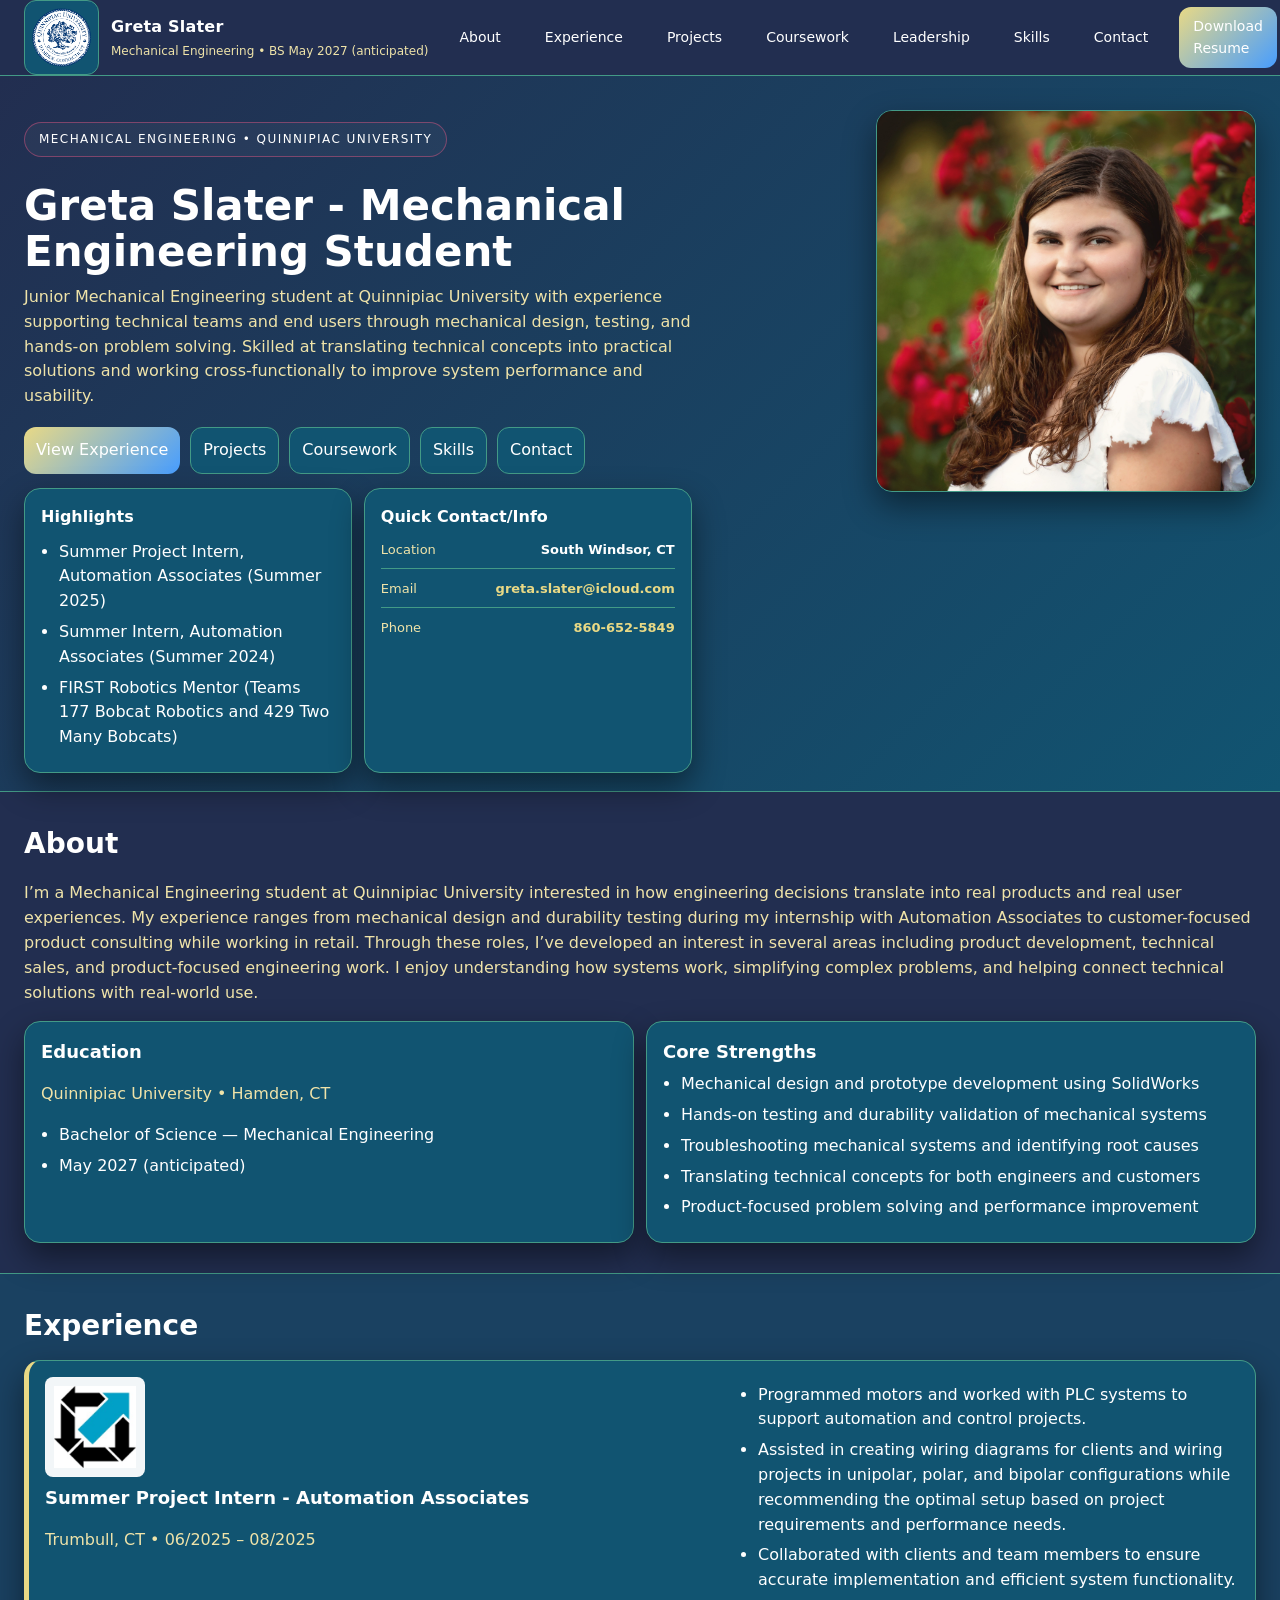
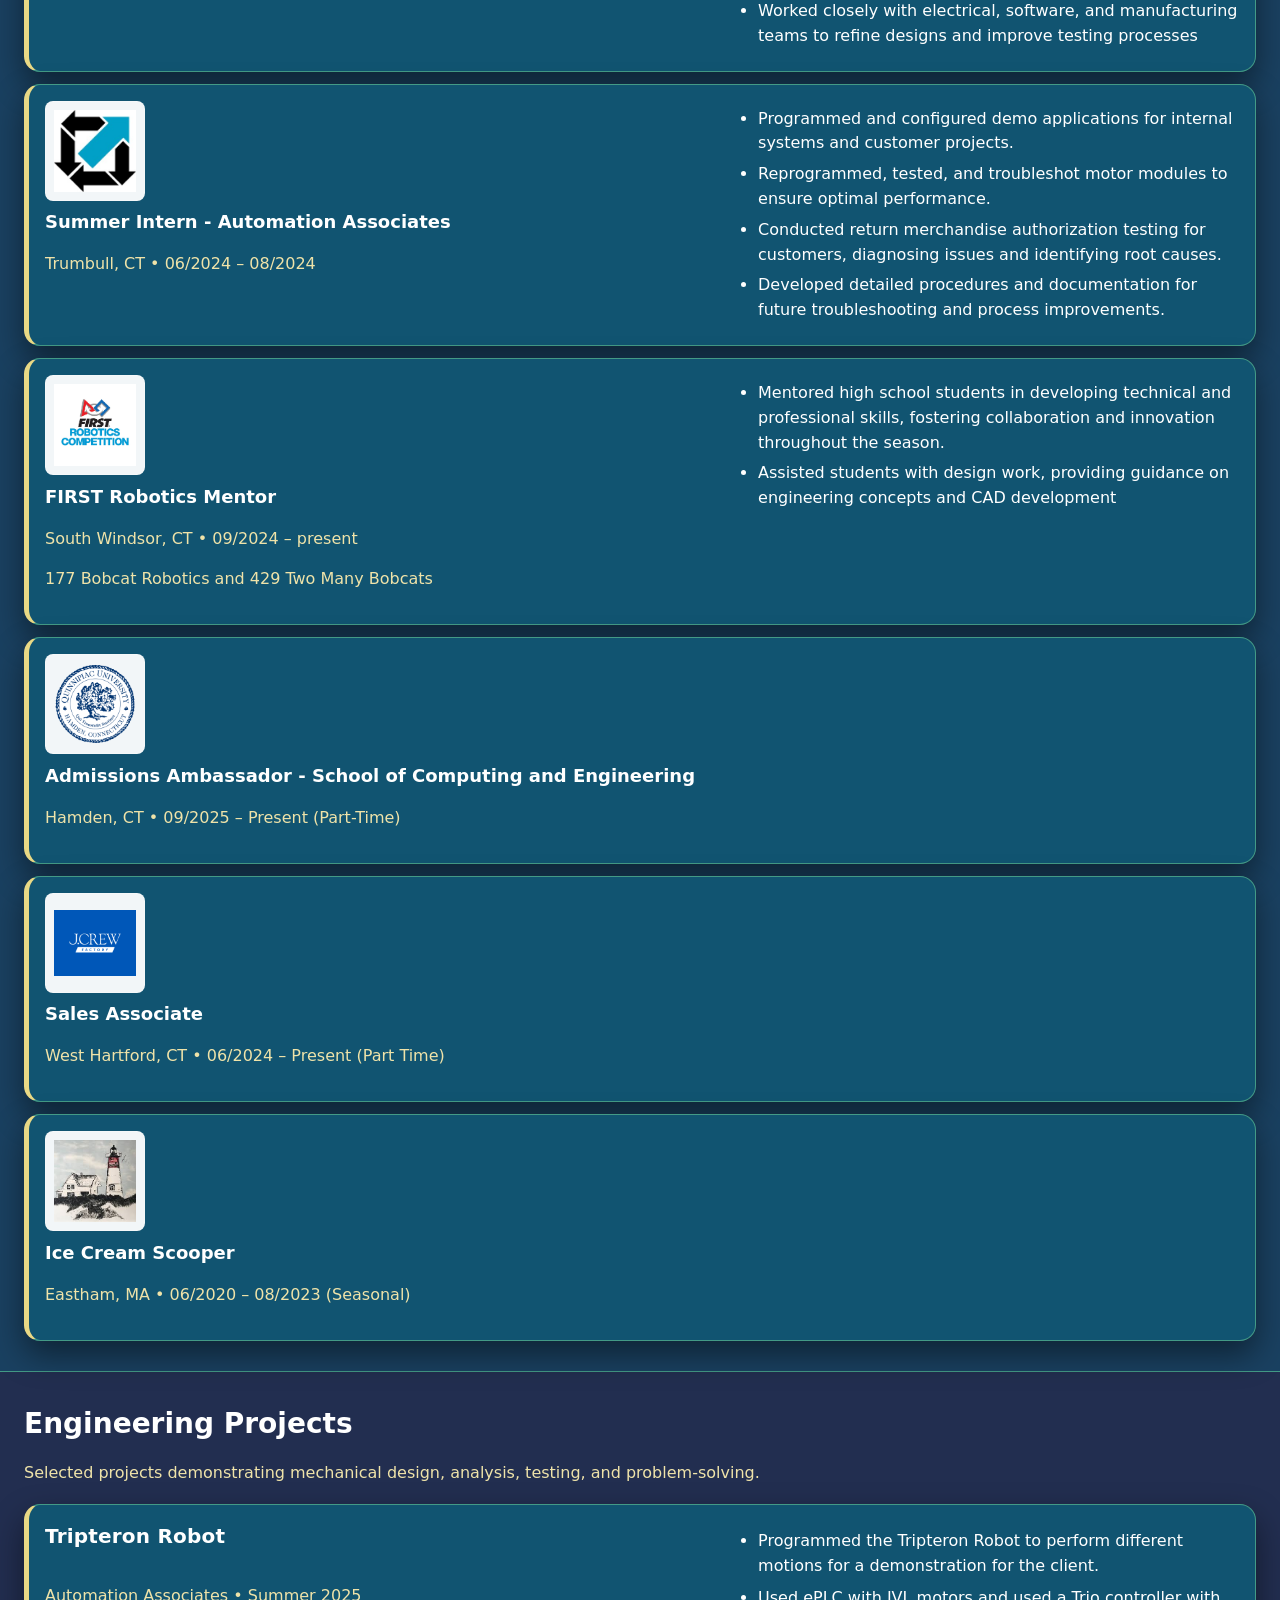
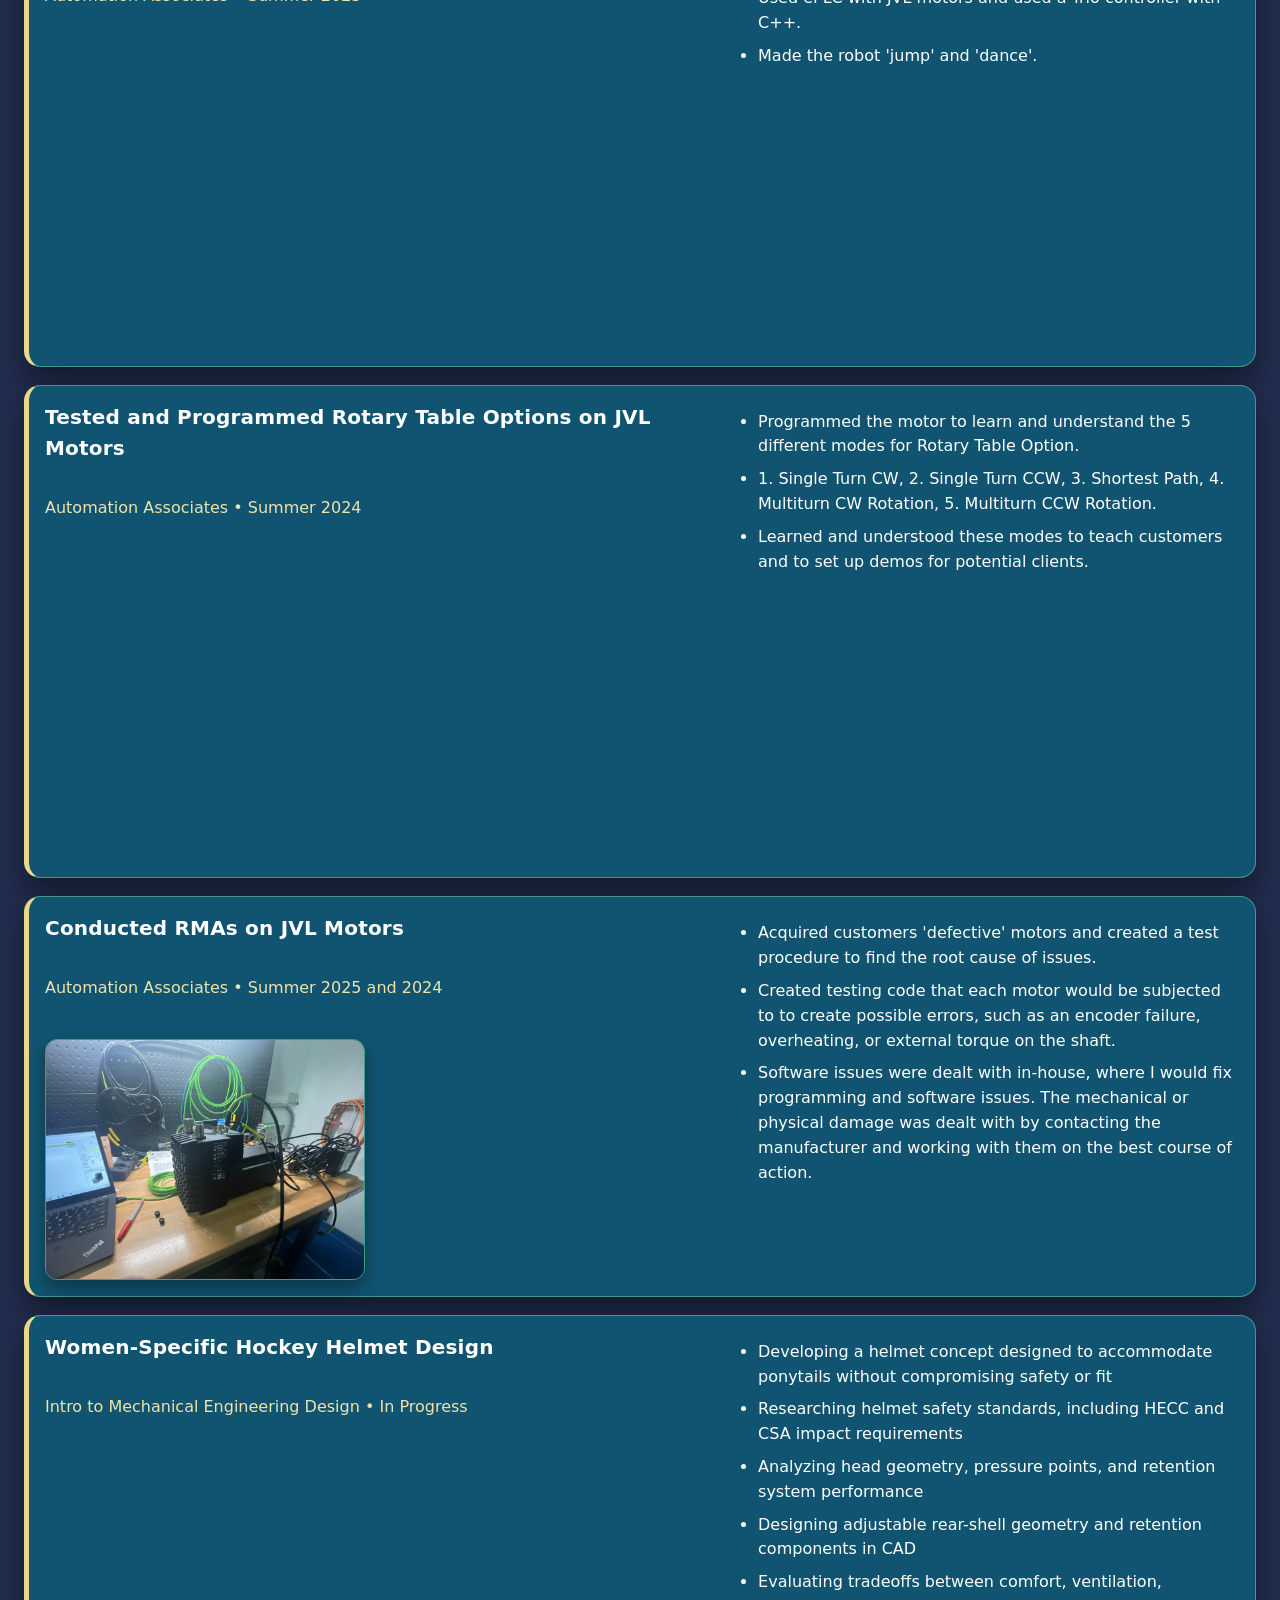
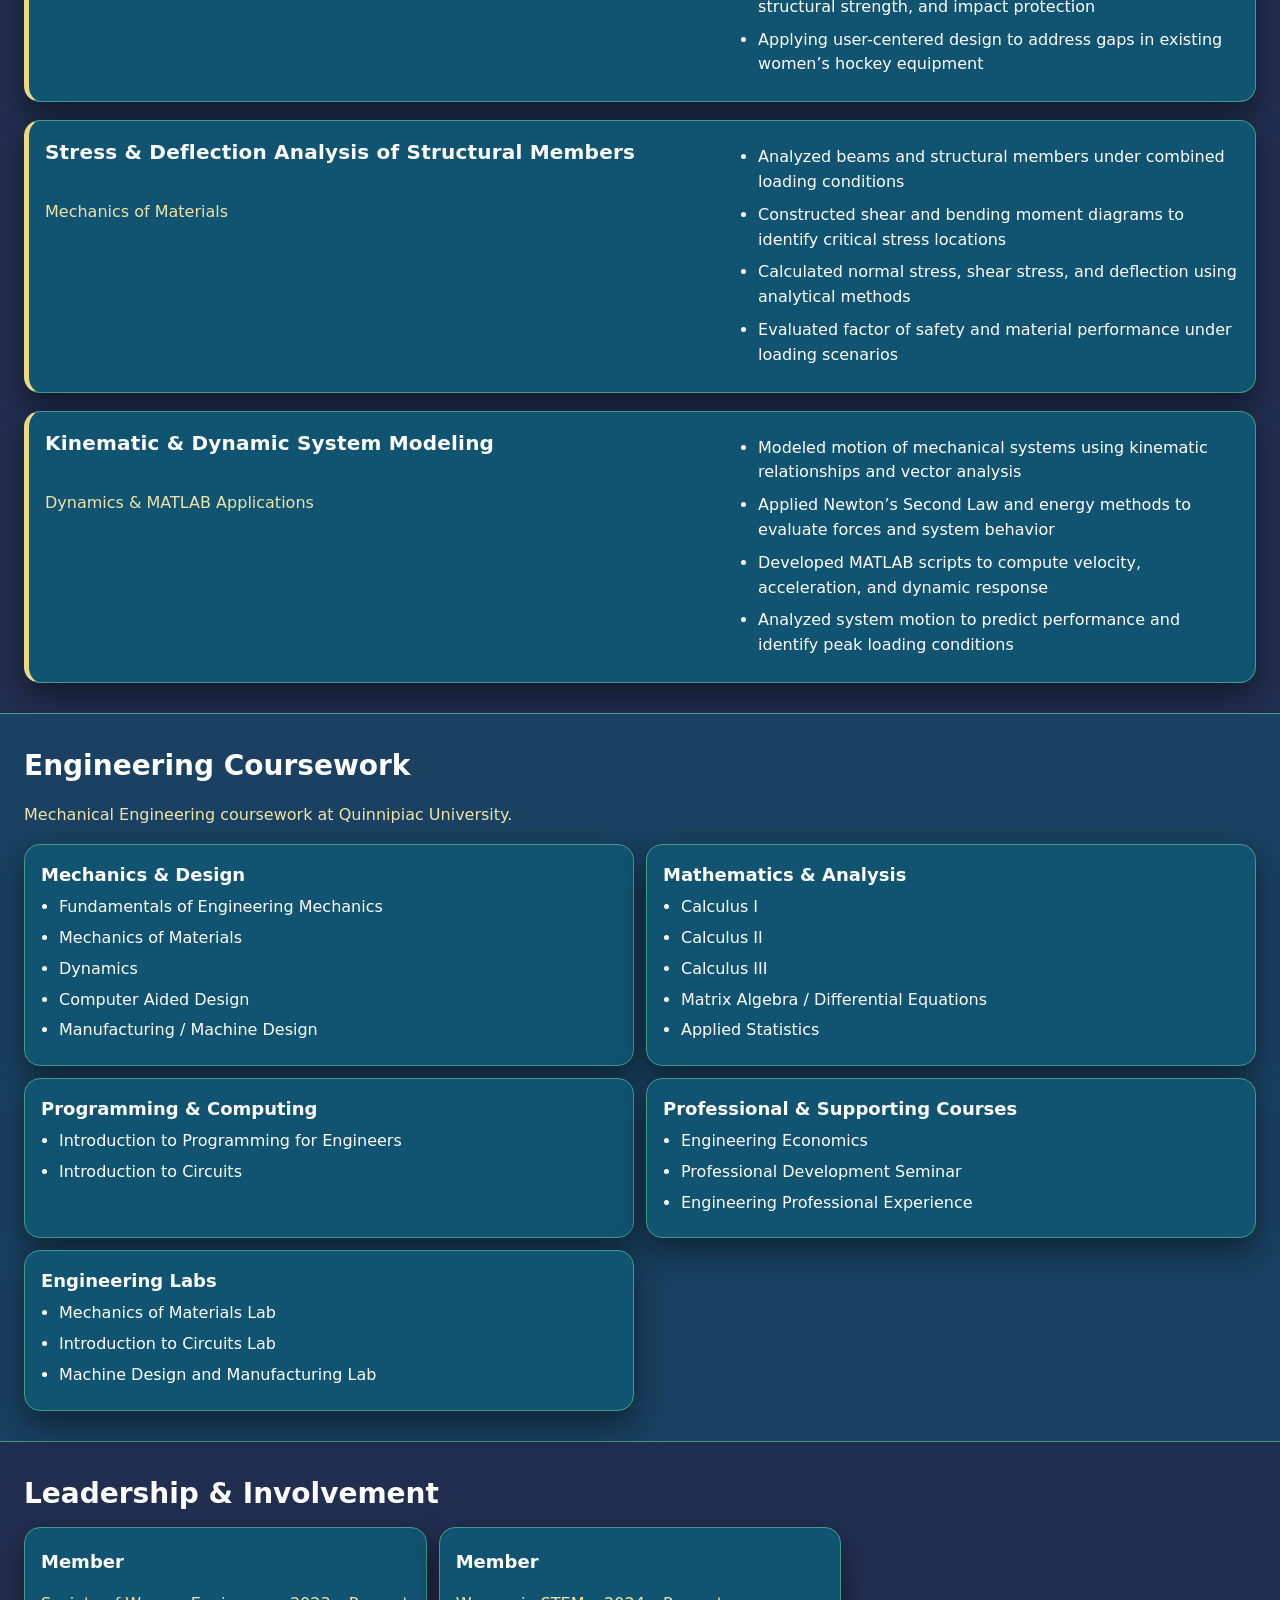
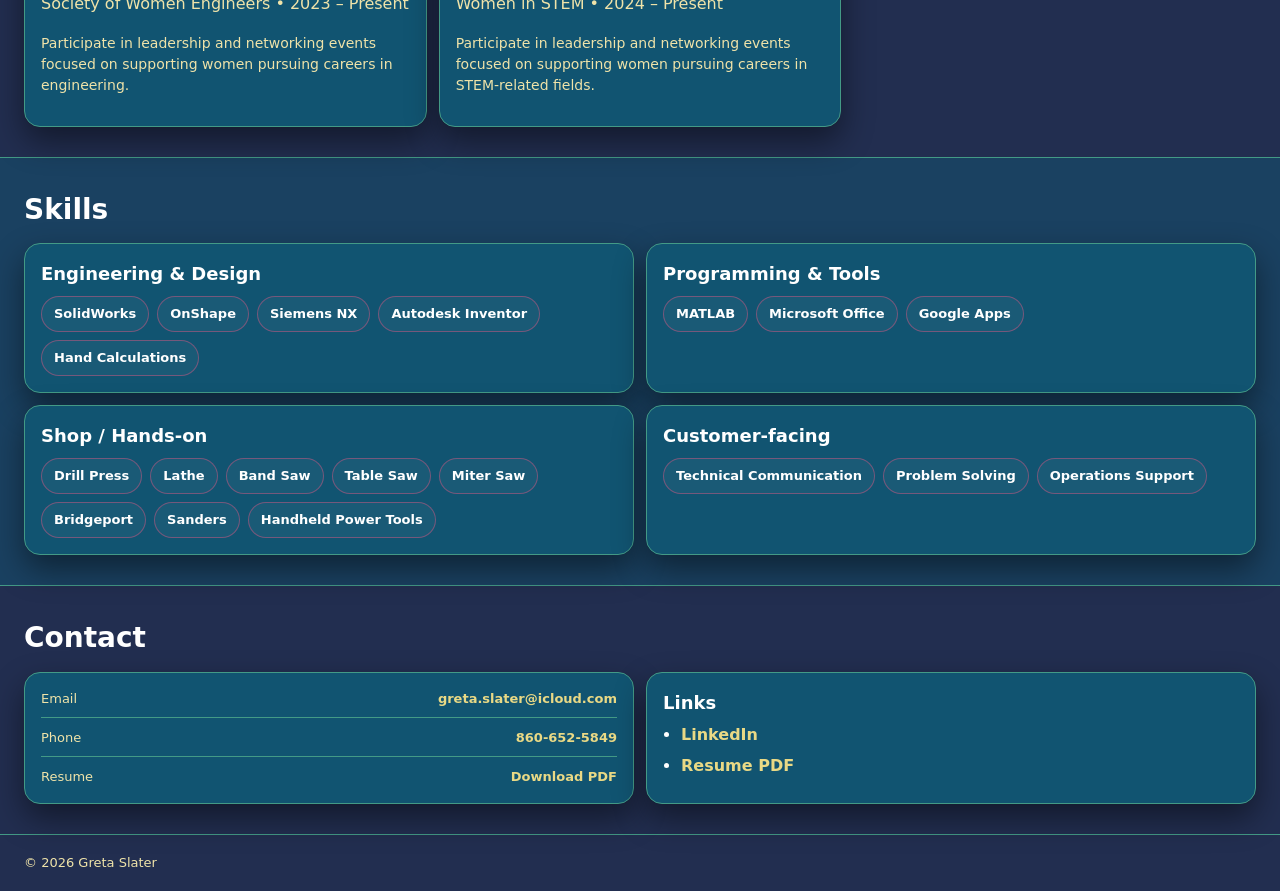
==== index.html @ f3e666a9 "Update index.html" ====
<!-- index.html --> 

<!doctype html> 

<html lang="en" id="top"> 

<head> 

  <meta charset="utf-8" /> 

  <meta name="viewport" content="width=device-width, initial-scale=1" /> 

  <title>Greta Slater | Mechanical Engineering</title> 

  <meta name="description" content="Greta Slater — Mechanical Engineering student portfolio." /> 

  <link rel="stylesheet" href="styles.css" /> 

</head> 

 

<body> 

  <header class="topbar"> 

    <div class="container topbar-inner"> 

      <a class="brand" href="#top" aria-label="Go to top"> 

        <img class="brand-logo" src="assets/Quinnipiac_University_Seal.png" alt="Quinnipiac University seal" /> 

        <div class="brand-text"> 

          <div class="brand-name">Greta Slater</div> 

          <div class="brand-subtitle">Mechanical Engineering • BS May 2027 (anticipated)</div> 

        </div> 

      </a> 

 

      <nav class="nav" aria-label="Primary navigation"> 

        <a href="#about">About</a> 

        <a href="#experience">Experience</a> 

        <a href="#projects">Projects</a> 

        <a href="#coursework">Coursework</a> 

        <a href="#leadership">Leadership</a> 

        <a href="#skills">Skills</a> 

        <a href="#contact">Contact</a> 

      </nav> 

 

      <a class="btn btn-primary" href="assets/Greta Slater Resume.pdf" target="_blank" rel="noreferrer">Download Resume</a> 

    </div> 

  </header> 

 

  <main> 

    <section class="hero"> 

      <div class="container hero-grid"> 

        <div class="hero-left"> 

          <p class="kicker">Mechanical Engineering • Quinnipiac University</p> 

          <h1>Greta Slater - Mechanical Engineering Student</h1> 

          <p class="lead"> 

            Junior Mechanical Engineering student at Quinnipiac University with experience supporting technical teams and end users through mechanical design, testing, and hands-on problem solving. Skilled at translating technical concepts into practical solutions and working cross-functionally to improve system performance and usability. 

             

          </p> 

 

          <div class="hero-actions"> 

            <a class="btn btn-primary" href="#experience">View Experience</a> 

            <a class="btn btn-ghost" href="#projects">Projects</a> 

            <a class="btn btn-ghost" href="#coursework">Coursework</a> 

            <a class="btn btn-ghost" href="#skills">Skills</a> 

            <a class="btn btn-ghost" href="#contact">Contact</a> 

          </div> 

 

          <div class="hero-cards"> 

            <div class="card"> 

              <h2 class="card-title">Highlights</h2> 

              <ul class="list"> 

                <li>Summer Project Intern, Automation Associates (Summer 2025)</li>

                <li>Summer Intern, Automation Associates (Summer 2024)</li> 

                <li>FIRST Robotics Mentor (Teams 177 Bobcat Robotics and 429 Two Many Bobcats)</li>
                
              </ul> 

            </div> 

 

            <div class="card"> 

              <h2 class="card-title">Quick Contact/Info</h2> 

              <div class="facts"> 

                <div class="fact"><span>Location</span><strong>South Windsor, CT</strong></div> 

                <div class="fact"><span>Email</span><strong><a class="link" href="mailto:greta.slater@icloud.com">greta.slater@icloud.com</a></strong></div> 

                <div class="fact"><span>Phone</span><strong><a class="link" href="tel:+18606525849">860-652-5849</a></strong></div> 

              </div> 

            </div> 

          </div> 

        </div> 

 

        <div class="hero-right"> 

          <figure class="photo"> 

            <img src="assets/headshot.JPG"> 

             

          </figure> 

        </div> 

      </div> 

    </section> 

 

    <section id="about" class="section"> 

      <div class="container"> 

        <h2>About</h2> 

        <p class="muted"> 

         I’m a Mechanical Engineering student at Quinnipiac University interested in how engineering decisions translate into real products and real user experiences. 

My experience ranges from mechanical design and durability testing during my internship with Automation Associates to customer-focused product consulting while working in retail. Through these roles, I’ve developed an interest in several areas including product development, technical sales, and product-focused engineering work. 

I enjoy understanding how systems work, simplifying complex problems, and helping connect technical solutions with real-world use. 

        </p> 

 

        <div class="two-col"> 

          <div class="panel"> 

            <h3>Education</h3> 

            <p class="muted">Quinnipiac University • Hamden, CT</p> 

            <ul class="list"> 

              <li>Bachelor of Science — Mechanical Engineering</li> 

              <li>May 2027 (anticipated)</li> 

            </ul> 

          </div> 

 

          <div class="panel"> 

            <h3>Core Strengths</h3> 

            <ul class="list"> 

              <li>Mechanical design and prototype development using SolidWorks</li> 

              <li>Hands-on testing and durability validation of mechanical systems</li> 

              <li>Troubleshooting mechanical systems and identifying root causes</li> 

              <li>Translating technical concepts for both engineers and customers</li> 

              <li>Product-focused problem solving and performance improvement</li> 

            </ul> 

          </div> 

        </div> 

      </div> 

    </section> 

 

     

    <section id="experience" class="section alt"> 

      <div class="container"> 

        <h2>Experience</h2> 

 

        <div class="item"> 

          <div class="item-left"> 

            <img src="assets/Automation Associates logo.jpg" alt="Automation Associates" class="exp-logo"> 

            <h3>Summer Project Intern - Automation Associates</h3> 

            <p class="muted">Trumbull, CT • 06/2025 – 08/2025</p> 

             

          </div> 

          <div class="item-right"> 

            <ul class="list"> 

              <li>Programmed motors and worked with PLC systems to support automation and control projects. </li>
                
              <li>Assisted in creating wiring diagrams for clients and wiring projects in unipolar, polar, and bipolar configurations while recommending the optimal setup based on project requirements and performance needs.</li> 
              
              <li>Collaborated with clients and team members to ensure accurate implementation and efficient system functionality.</li> 
              
              <li>Worked closely with electrical, software, and manufacturing teams to refine designs and improve testing processes</li> 

            </ul> 

          </div> 

        </div> 

 

        <div class="item"> 

          <div class="item-left"> 

           <img src="assets/Automation Associates logo.jpg" alt="Automation Associates" class="exp-logo"> 

            <h3>Summer Intern - Automation Associates</h3> 

            <p class="muted">Trumbull, CT • 06/2024 – 08/2024</p>
             

          </div> 

          <div class="item-right"> 

            <ul class="list"> 

              <li>Programmed and configured demo applications for internal systems and customer projects. </li> 

              <li>Reprogrammed, tested, and troubleshot motor modules to ensure optimal performance. </li> 

              <li>Conducted return merchandise authorization testing for customers, diagnosing issues and identifying root causes. </li>

              <li>Developed detailed procedures and documentation for future troubleshooting and process improvements. </li>

            </ul> 

          </div> 

        </div> 

 

           <div class="item"> 

          <div class="item-left"> 

            <img src="assets/FIRST logo.jpg" alt="FIRST Robotics" class="exp-logo"> 

            <h3>FIRST Robotics Mentor</h3> 

            <p class="muted">South Windsor, CT • 09/2024 – present</p>
            <p class="muted">177 Bobcat Robotics and 429 Two Many Bobcats</p>

             

          </div> 

          <div class="item-right"> 

            <ul class="list"> 

              <li>Mentored high school students in developing technical and professional skills, fostering collaboration and innovation throughout the season.</li> 

              <li>Assisted students with design work, providing guidance on engineering concepts and CAD development</li> 

            </ul> 

          </div> 

        </div> 

 

        <div class="item"> 

          <div class="item-left"> 

            <img src="assets/Quinnipiac_University_Seal.png" alt="Quinnipiac University" class="exp-logo"> 

            <h3>Admissions Ambassador - School of Computing and Engineering</h3> 

            <p class="muted">Hamden, CT • 09/2025 – Present (Part-Time)</p> 

            </ul> 

          </div> 

        </div> 

 

 

        <div class="item"> 

          <div class="item-left"> 

            <img src="assets/Jcrew.jpg" alt="J. Crew Factory" class="exp-logo"> 

            <h3>Sales Associate</h3> 

            <p class="muted">West Hartford, CT • 06/2024 – Present (Part Time)</p> 

            
            </ul> 

          </div> 

        </div> 

 

        <div class="item"> 

          <div class="item-left"> 

            <img src="assets/Nauset.jpg" alt="Nauset Ice Cream" class="exp-logo"> 

            <h3>Ice Cream Scooper</h3> 

            <p class="muted">Eastham, MA • 06/2020 – 08/2023 (Seasonal)</p> 

            
            </ul> 

          </div> 

        </div> 

      </div> 

    </section> 

 

<section id="projects" class="section"> 

  <div class="container"> 

    <h2>Engineering Projects</h2> 

    <p class="muted"> 

      Selected projects demonstrating mechanical design, analysis, testing, and problem-solving. 

    </p> 

 

        <!-- Project 1 --> 

  <div class="item"> 

  <div class="item-left"> 

    <h3>Tripteron Robot</h3> 

    <p class="muted">Automation Associates • Summer 2025</p> 

 

    <iframe width="560" height="315" src="https://www.youtube.com/embed/cV06Nyq9hE0?si=oHkl5YQdkw10J-Im" title="YouTube video player" frameborder="0" allow="accelerometer; autoplay; clipboard-write; encrypted-media; gyroscope; picture-in-picture; web-share" referrerpolicy="strict-origin-when-cross-origin" allowfullscreen></iframe> 

  </div> 

 

  <div class="item-right"> 

    <ul class="list"> 

  <li> Programmed the Tripteron Robot to perform different motions for a demonstration for the client.</li>
  <li>Used ePLC with JVL motors and used a Trio controller with C++. </li>
      <li>Made the robot 'jump' and 'dance'.</li>
      

    </ul> 

  </div> 

</div> 

   <div class="item"> 

  <div class="item-left"> 

    <h3>Tested and Programmed Rotary Table Options on JVL Motors</h3> 

    <p class="muted">Automation Associates • Summer 2024</p> 

 

    <iframe width="560" height="315" src="https://www.youtube.com/embed/W-YAihqtKQU?si=pWkuMrgzgrjtUC5J" title="YouTube video player" frameborder="0" allow="accelerometer; autoplay; clipboard-write; encrypted-media; gyroscope; picture-in-picture; web-share" referrerpolicy="strict-origin-when-cross-origin" allowfullscreen></iframe> 

  </div> 

 

  <div class="item-right"> 

    <ul class="list"> 

  <li> Programmed the motor to learn and understand the 5 different modes for Rotary Table Option.</li>
  <li>1. Single Turn CW, 2. Single Turn CCW, 3. Shortest Path, 4. Multiturn CW Rotation, 5. Multiturn CCW Rotation.</li>
      <li>Learned and understood these modes to teach customers and to set up demos for potential clients.</li>
      

    </ul> 

  </div> 

</div> 

       <div class="item"> 

  <div class="item-left"> 

    <h3>Conducted RMAs on JVL Motors</h3> 

    <p class="muted">Automation Associates • Summer 2025 and 2024</p> 

 

<img src="assets/IMG_5518.jpg" class="project-img" alt="RMA"> 

  </div> 

 

  <div class="item-right"> 

    <ul class="list"> 
  <li> Acquired customers 'defective' motors and created a test procedure to find the root cause of issues.</li>
  <li>Created testing code that each motor would be subjected to to create possible errors, such as an encoder failure, overheating, or external torque on the shaft.</li>
  <li>Software issues were dealt with in-house, where I would fix programming and software issues. The mechanical or physical damage was dealt with by contacting the manufacturer and working with them on the best course of action.</li>
      

    </ul> 

  </div> 

</div> 

    <!--Current Project--> 

<div class="item"> 

  <div class="item-left"> 

    <h3>Women-Specific Hockey Helmet Design</h3> 

    <p class="muted">Intro to Mechanical Engineering Design • In Progress</p> 

  </div> 

 

  <div class="item-right"> 

    <ul class="list"> 

      <li>Developing a helmet concept designed to accommodate ponytails without compromising safety or fit</li> 

      <li>Researching helmet safety standards, including HECC and CSA impact requirements</li> 

      <li>Analyzing head geometry, pressure points, and retention system performance </li> 

      <li>Designing adjustable rear-shell geometry and retention components in CAD</li> 

      <li>Evaluating tradeoffs between comfort, ventilation, structural strength, and impact protection</li> 

      <li>Applying user-centered design to address gaps in existing women’s hockey equipment</li> 

    </ul> 

  </div> 

</div> 

     

 

    <!-- Project 2 --> 

   <div class="item"> 

  <div class="item-left"> 

    <h3>Stress & Deflection Analysis of Structural Members</h3> 

    <p class="muted">Mechanics of Materials</p> 

  </div> 

  <div class="item-right"> 

    <ul class="list"> 

      <li>Analyzed beams and structural members under combined loading conditions</li> 

      <li>Constructed shear and bending moment diagrams to identify critical stress locations</li> 

      <li>Calculated normal stress, shear stress, and deflection using analytical methods</li> 

      <li>Evaluated factor of safety and material performance under loading scenarios</li> 

    </ul> 

  </div> 

</div> 

 

    <!-- Project 3 --> 

    <div class="item"> 

  <div class="item-left"> 

    <h3>Kinematic & Dynamic System Modeling</h3> 

    <p class="muted">Dynamics & MATLAB Applications</p> 

  </div> 

  <div class="item-right"> 

    <ul class="list"> 

      <li>Modeled motion of mechanical systems using kinematic relationships and vector analysis</li> 

      <li>Applied Newton’s Second Law and energy methods to evaluate forces and system behavior</li> 

      <li>Developed MATLAB scripts to compute velocity, acceleration, and dynamic response</li> 

      <li>Analyzed system motion to predict performance and identify peak loading conditions</li> 

    </ul> 

  </div> 

</div> 

 

     

 

  </div> 

</section> 

 

     

<section id="coursework" class="section alt"> 

  <div class="container"> 

    <h2>Engineering Coursework</h2> 

    <p class="muted"> 

      Mechanical Engineering coursework at Quinnipiac University. 

    </p> 

 

    <div class="coursework-grid"> 

 

      <!-- Mechanics & Design --> 

      <div class="panel"> 

        <h3>Mechanics & Design</h3> 

        <ul class="list"> 

          <li>Fundamentals of Engineering Mechanics</li> 

          <li>Mechanics of Materials</li> 

          <li>Dynamics</li> 

          <li>Computer Aided Design</li> 

          <li>Manufacturing / Machine Design</li> 

        </ul> 

      </div> 

 

      <!-- Math & Analysis --> 

      <div class="panel"> 

        <h3>Mathematics & Analysis</h3> 

        <ul class="list"> 

          <li>Calculus I</li> 

          <li>Calculus II</li> 

          <li>Calculus III</li> 

          <li>Matrix Algebra / Differential Equations</li> 

          <li>Applied Statistics</li> 

        </ul> 

      </div> 

 

      <!-- Programming --> 

      <div class="panel"> 

        <h3>Programming & Computing</h3> 

        <ul class="list"> 

          <li>Introduction to Programming for Engineers</li> 

          <li>Introduction to Circuits</li> 

        </ul> 

      </div> 

 

      <!-- Professional / Supporting --> 

      <div class="panel"> 

        <h3>Professional & Supporting Courses</h3> 

        <ul class="list"> 

          <li>Engineering Economics</li> 

          <li>Professional Development Seminar</li> 

          <li>Engineering Professional Experience</li> 

        </ul> 

      </div> 

 

      <!-- LABS SECTION (separate as requested) --> 

      <div class="panel"> 

        <h3>Engineering Labs</h3> 

        <ul class="list"> 

          <li>Mechanics of Materials Lab</li> 

          <li>Introduction to Circuits Lab</li> 
          
          <li>Machine Design and Manufacturing Lab</li> 

        </ul> 

      </div> 

 

    </div> 

  </div> 

</section> 

     

<section id="leadership" class="section"> 

  <div class="container"> 

    <h2>Leadership & Involvement</h2> 

 

    <div class="three-col"> 
 

      <div class="panel leadership-card"> 

        <h3>Member</h3> 

        <p class="muted">Society of Women Engineers • 2023 – Present</p> 

        <p class="leadership-text"> 

          Participate in leadership and networking events focused on supporting 

          women pursuing careers in engineering. 

        </p> 

      </div> 

  <div class="panel leadership-card"> 

        <h3>Member</h3> 

        <p class="muted">Women in STEM • 2024 – Present</p> 

        <p class="leadership-text"> 

          Participate in leadership and networking events focused on supporting 

          women pursuing careers in STEM-related fields. 

        </p> 

      </div>

    </div> 

  </div> 

</section> 

 

    </div> 

  </div> 

</section> 

 

    <section id="skills" class="section alt"> 

      <div class="container"> 

        <h2>Skills</h2> 

 

        <div class="two-col"> 

          <div class="panel"> 

            <h3>Engineering &amp; Design</h3> 

            <div class="chips"> 

              <span class="chip">SolidWorks</span> 

              <span class="chip">OnShape</span> 
              <span class="chip">Siemens NX</span> 
              <span class="chip">Autodesk Inventor</span> 
               
              <span class="chip">Hand Calculations</span> 

            </div> 

          </div> 

 

          <div class="panel"> 

            <h3>Programming &amp; Tools</h3> 

            <div class="chips"> 

              <span class="chip">MATLAB</span> 

              <span class="chip">Microsoft Office</span> 

              <span class="chip">Google Apps</span> 

            </div> 

          </div> 

 

          <div class="panel"> 

            <h3>Shop / Hands-on</h3> 

            <div class="chips"> 

              <span class="chip">Drill Press</span> 

              <span class="chip">Lathe</span> 

              <span class="chip">Band Saw</span> 

              <span class="chip">Table Saw</span> 

              <span class="chip">Miter Saw</span> 

              <span class="chip">Bridgeport</span> 

              <span class="chip">Sanders</span> 

              <span class="chip">Handheld Power Tools</span> 

            </div> 

          </div> 

 

          <div class="panel"> 

            <h3>Customer-facing</h3> 

            <div class="chips"> 

              <span class="chip">Technical Communication</span> 

              <span class="chip">Problem Solving</span> 

              <span class="chip">Operations Support</span> 

            </div> 

          </div> 

        </div> 

      </div> 

    </section> 

 

    <section id="contact" class="section"> 

      <div class="container"> 

        <h2>Contact</h2> 

 

        <div class="two-col"> 

          <div class="panel"> 

            <div class="facts"> 

              <div class="fact"><span>Email</span><strong><a class="link" href="mailto:greta.slater@icloud.com">greta.slater@icloud.com</a></strong></div> 

              <div class="fact"><span>Phone</span><strong><a class="link" href="tel:+18606525849">860-652-5849</a></strong></div> 

              <div class="fact"><span>Resume</span><strong><a class="link" href="assets/Greta Slater Resume.pdf" target="_blank" rel="noreferrer">Download PDF</a></strong></div> 

            </div> 

          </div> 

 

          <div class="panel"> 

            <h3>Links</h3> 

            <ul class="list"> 

             <li> 

  <a class="link" href="https://www.linkedin.com/in/greta-slater/" target="_blank" rel="noreferrer"> 

    LinkedIn 

  </a> 

</li> 

              <li><a class="link" href="assets/resume.pdf" target="_blank" rel="noreferrer">Resume PDF</a></li> 

            </ul> 

          </div> 

        </div> 

      </div> 

    </section> 

 

    <footer class="footer"> 

      <div class="container footer-inner"> 

        <span>© <span id="year"></span> Greta Slater</span> 

      </div> 

    </footer> 

  </main> 

 

  <script> 

    document.getElementById("year").textContent = new Date().getFullYear(); 

  </script> 

</body> 

</html>
---- styles.css ----
/* styles.css */ 

:root{ 

  /* Core Dark Base */ 

  --bg: #222E50;          /* deep navy background */ 

  --soft: #1a4161;        /* section background */ 

  --card: #115471;        /* panels/cards */ 

 
 
   

  --navy: var(--bg); 

--navy-soft: var(--card); 

 

  /* Accent */ 

  --pink: #e9d985;      /* main accent */ 

  --pink-hover: ##D3D9A3;

  --pink-soft: #bcd8c1;

 

  /* Text */ 

  --text: #FFFFFF;        /* clean white */ 

  --muted: #efe3a9;       /* cool professional gray */ 

  --line: #439A86; 

 

  /* Structure */ 

  --radius: 16px; 

  --shadow: 0 14px 32px rgba(0,0,0,.45); 

} 

 

*{box-sizing:border-box} 

html,body{margin:0;padding:0} 

 

body{ 

  font-family: system-ui, -apple-system, Segoe UI, Roboto, Arial, sans-serif; 

  background: var(--bg); 

  color: var(--text); 

  line-height: 1.55; 

} 

 

a{color:inherit;text-decoration:none} 

.container{ 

  width: min(auto, 96vw); 

  margin: 0 auto; 

  padding: 0 24px; 

} 

 

/* ========================= 

   TOP BAR / HEADER 

   ========================= */ 

.topbar{ 

  position:sticky; 

  top:0; 

  z-index:50; 

  background: var(--navy);                 /* solid palette color */ 

  border-bottom:1px solid var(--line); 

} 

 

.topbar-inner{ 

  display:flex; 

  align-items:center; 

  justify-content:space-between; 

  gap:18px; 

} 

 

/* Brand */ 

.brand{ 

  display:flex; 

  align-items:center; 

  gap:12px; 

  min-width:0; 

  flex:0 0 auto; 

} 

 

.brand-logo{ 

  width:75px; 

  height:75px; 

  object-fit:contain; 

  background: var(--navy-soft); 

  border:1px solid var(--line); 

  border-radius: 12px; 

  padding:6px; 

} 

 

.brand-name{ 

  font-weight:800; 

  color: var(--text); 

  letter-spacing:.2px; 

} 

 

.brand-subtitle{ 

  font-size:12px; 

  color:var(--muted); 

  margin-top:2px; 

} 

 

/* Nav */ 

.nav{ 

  display:flex; 

  gap:18px; 

  align-items:center; 

  white-space:nowrap; 

  flex:1 1 auto; 

  justify-content:center; 

} 

 

.nav a{ 

  font-size:14px; 

  color: var(--text); 

  padding: 8px 12px; 

  border-radius: 999px; 

  border:1px solid transparent; 

  font-weight:500; 

} 

 

.nav a:hover{ 

  border-color: var(--pink-soft); 

  background: var(--pink-soft); 

} 

 

/* ========================= 

   BUTTONS 

   ========================= */ 

.btn{ 

  display:inline-flex; 

  align-items:center; 

  justify-content:center; 

  padding: 10px 12px; 

  border-radius: 12px; 

  border: 1px solid var(--line); 

  background: var(--navy-soft); 

  color: var(--text); 

  transition: transform .15s ease, box-shadow .15s ease, background .15s ease, border-color .15s ease; 

} 

 

.btn:hover{ 

  transform: translateY(-1px); 

  box-shadow: 0 6px 16px #007991; 

  border-color: var(--pink-hover); 

} 

 

.btn-primary{ 

  background: linear-gradient(135deg, var(--pink), #479dff); 

  border: none; 

  color: white; 

} 

 

.btn-primary:hover{ 

  background: linear-gradient(135deg, var(--pink-hover), var(--pink)); 

} 

 

.btn-primary:hover{ 

  background: linear-gradient(135deg, var(--pink-hover), var(--pink)); 

} 

 

.btn-ghost{ 

  background: var(--navy-soft); 

} 

 

/* Topbar-only button refinement (keeps hero buttons unchanged) */ 

.topbar .btn{ 

  padding: 9px 14px; 

  font-size:14px; 

} 

 

/* ========================= 

   HERO 

   ========================= */ 

.hero{ 

  padding: 34px 0 18px; 

  background: linear-gradient(135deg, var(--navy), var(--navy-soft)); 

  border-bottom: 1px solid var(--line); 

} 

 

.hero-grid{ 

  display:grid; 

  grid-template-columns: 1.1fr .9fr; 

  gap:18px; 

  align-items:start; 

} 

 

.kicker{ 

  display:inline-block; 

  font-size:12px; 

  letter-spacing:.12em; 

  text-transform:uppercase; 

  color: #FFFFFF;                         /* clean white text */ 

  background: rgba(255,255,255,.04);      /* dark subtle fill */ 

  border: 1px solid rgba(231,84,128,.45); /* pink accent outline */ 

  padding: 7px 14px; 

  border-radius: 999px; 

} 

 

h1{ 

  margin: 14px 0 10px; 

  font-size: 42px; 

  line-height: 1.10; 

  color: var(--text); 

} 

 

.lead{ 

  margin:0; 

  color: var(--muted); 

  max-width: 68ch; 

} 

 

.hero-actions{ 

  display:flex; 

  gap:10px; 

  flex-wrap:wrap; 

  margin:18px 0 14px; 

} 

 

.hero-cards{ 

  display:grid; 

  grid-template-columns: 1fr 1fr; 

  gap:12px; 

  margin-top: 10px; 

} 

 

.hero-right{ 

  display:flex; 

  justify-content:flex-end; 

} 

 

/* Hero photo card */ 

.photo{ 

  margin:0; 

  width: 100%; 

  max-width: 380px; 

  background: var(--card); 

  border: 1px solid var(--line); 

  border-radius: var(--radius); 

  overflow:hidden; 

  box-shadow: var(--shadow); 

} 

 

.photo img{ 

  display:block; 

  width:100%; 

  height: 380px; 

  object-fit: cover; 

} 

 

.caption{ 

  margin:0; 

  padding: 10px 12px; 

  font-size: 13px; 

  color: var(--muted); 

  text-align: center; 

  background: var(--card); 

  border-top: 1px solid var(--line); 

} 

 

/* ========================= 

   CARDS / PANELS / ITEMS 

   ========================= */ 

.card, .panel, .item{ 

  background: var(--card); 

  border:1px solid var(--line); 

  border-radius: var(--radius); 

  padding: 16px; 

  box-shadow: var(--shadow); 

} 

 

.card-title{margin:0 0 10px;font-size:16px;color: var(--text)} 

 

/* Fact list */ 

.facts{display:grid;gap:10px} 

 

.fact{ 

  display:flex; 

  justify-content:space-between; 

  gap:12px; 

  padding-bottom:8px; 

  border-bottom:1px solid var(--line); 

} 

 

.fact:last-child{border-bottom:none;padding-bottom:0} 

.fact span{color:var(--muted);font-size:13px} 

.fact strong{color: var(--text);font-size:13px} 

 

/* ========================= 

   SECTIONS + HEADINGS 

   ========================= */ 

.section{padding: 30px 0} 

 

.alt{ 

  background: var(--soft); 

  border-top:1px solid var(--line); 

  border-bottom:1px solid var(--line); 

} 

 

h2{margin:0 0 10px;color: var(--text);font-size:28px} 

h3{margin:0 0 6px;color: var(--text);font-size:18px} 

.muted{color:var(--muted)} 

.small{font-size:13px} 

 

/* ========================= 

   LAYOUT HELPERS 

   ========================= */ 

.two-col{ 

  display:grid; 

  grid-template-columns: 1fr 1fr; 

  gap:12px; 

  margin-top: 12px; 

} 

 

.three-col{ 

  display:grid; 

  grid-template-columns: repeat(3, 1fr); 

  gap:12px; 

  margin-top: 12px; 

} 

 

/* Coursework grid */ 

.coursework-grid{ 

  display:grid; 

  grid-template-columns: 1fr 1fr; 

  gap:12px; 

  margin-top: 12px; 

} 

 

/* ========================= 

   EXPERIENCE / PROJECT ITEMS 

   ========================= */ 

.item{ 

  display:grid; 

  grid-template-columns: 1.15fr .85fr; /* image/title left, bullets right */ 

  gap:20px; 

  margin-top: 12px; 

  border-left: 5px solid var(--pink); 

} 

.project-img{ 

  width:100%; 

  max-width:600px; 

  height:auto; 

  border-radius:12px; 

  margin-top:12px; 

} 

 

.item-left{min-width: 240px} 

 

/* Experience header layout */ 

.experience-header{ 

  display:flex; 

  align-items:center; 

  gap:14px; 

} 

 

/* Company logos */ 

.exp-logo{ 

  width:100px; 

  height:100px; 

  object-fit:contain; 

  background: rgba(255,255,255,.95); 

  border: 1px solid rgba(255,255,255,.18); 

  border-radius:8px; 

  padding:8px; 

} 

 

/* Projects: tighter spacing + hover polish */ 

#projects .item{ 

  margin-top: 18px; 

  transition: transform .15s ease, box-shadow .15s ease; 

} 

 

#projects .item:hover{ 

  transform: translateY(-3px); 

  box-shadow: 0 16px 32px rgba(0,0,0,.45); 

} 

 

#projects h3{ 

  font-size:20px; 

  letter-spacing:.2px; 

} 

 

/* Projects: keep left column content stacked and controlled */ 

#projects .item-left{ 

  display:flex; 

  flex-direction:column; 

  gap:10px; 

  align-items:flex-start; 

} 

 

/* Project images */ 

#projects .project-img{ 

  width: auto; 

  max-width:320px; 

  max-height:260px; 

  height:auto; 

  border-radius: 12px; 

  border: 1px solid var(--line); 

  box-shadow: 0 8px 18px rgba(0,0,0,.35); 

  object-fit:cover; 

} 

 

.leadership-card img{ 

  width:90px; 

  height:90px; 

  object-fit:contain; 

  margin-bottom:12px; 

  border-radius:8px; 

} 

 

.leadership-card h3{ 

  margin-top:4px; 

} 

 

.leadership-text{ 

  font-size:14px; 

  line-height:1.5; 

  margin-top:6px; 

  color:var(--muted); 

} 

 

/* ========================= 

   LISTS 

   ========================= */ 

.list{margin:0;padding-left:18px} 

.list li{margin:6px 0} 

#projects .list li{margin:8px 0} 

 

/* ========================= 

   SKILL CHIPS 

   ========================= */ 

.chips{ 

  display:flex; 

  flex-wrap:wrap; 

  gap:8px; 

  margin-top: 8px; 

} 

 

.chip{ 

  padding:7px 12px; 

  border-radius:999px; 

  border:1px solid rgba(231,84,128,.45);   /* subtle pink outline */ 

  background: rgba(255,255,255,.04);       /* dark surface */ 

  color: #FFFFFF;                          /* clean white text */ 

  font-size:13px; 

  font-weight:600; 

  transition: background .2s ease, border-color .2s ease; 

} 

 

.chip:hover{ 

  background: rgba(231,84,128,.12);         /* soft pink hover */ 

  border-color: var(--pink); 

} 

 

/* ========================= 

   LINKS 

   ========================= */ 

.link{ 

  color: var(--pink); 

  font-weight:600; 

} 

.link:hover{text-decoration:underline} 

 

/* ========================= 

   FOOTER 

   ========================= */ 

.footer{ 

  padding: 18px 0; 

  border-top:1px solid var(--line); 

  background: var(--navy); 

} 

 

.footer-inner{ 

  display:flex; 

  justify-content:space-between; 

  align-items:center; 

  gap:10px; 

  color: var(--muted); 

  font-size: 13px; 

} 

 

/* ========================= 

   RESPONSIVE 

   ========================= */ 

@media (max-width: 980px){ 

  .nav{display:none} 

  .hero-grid{grid-template-columns:1fr} 

  .hero-cards{grid-template-columns:1fr} 

  .two-col{grid-template-columns:1fr} 

  .three-col{grid-template-columns:1fr} 

  .coursework-grid{grid-template-columns:1fr} 

  .item{grid-template-columns:1fr} 

  h1{font-size:34px} 

  .hero-right{justify-content:flex-start} 

  .photo img{height: 320px} 

 

  #projects .project-img{ 

    display:block; 

    width:auto; 

    max-width:260px; 

    height:auto; 

  } 

}
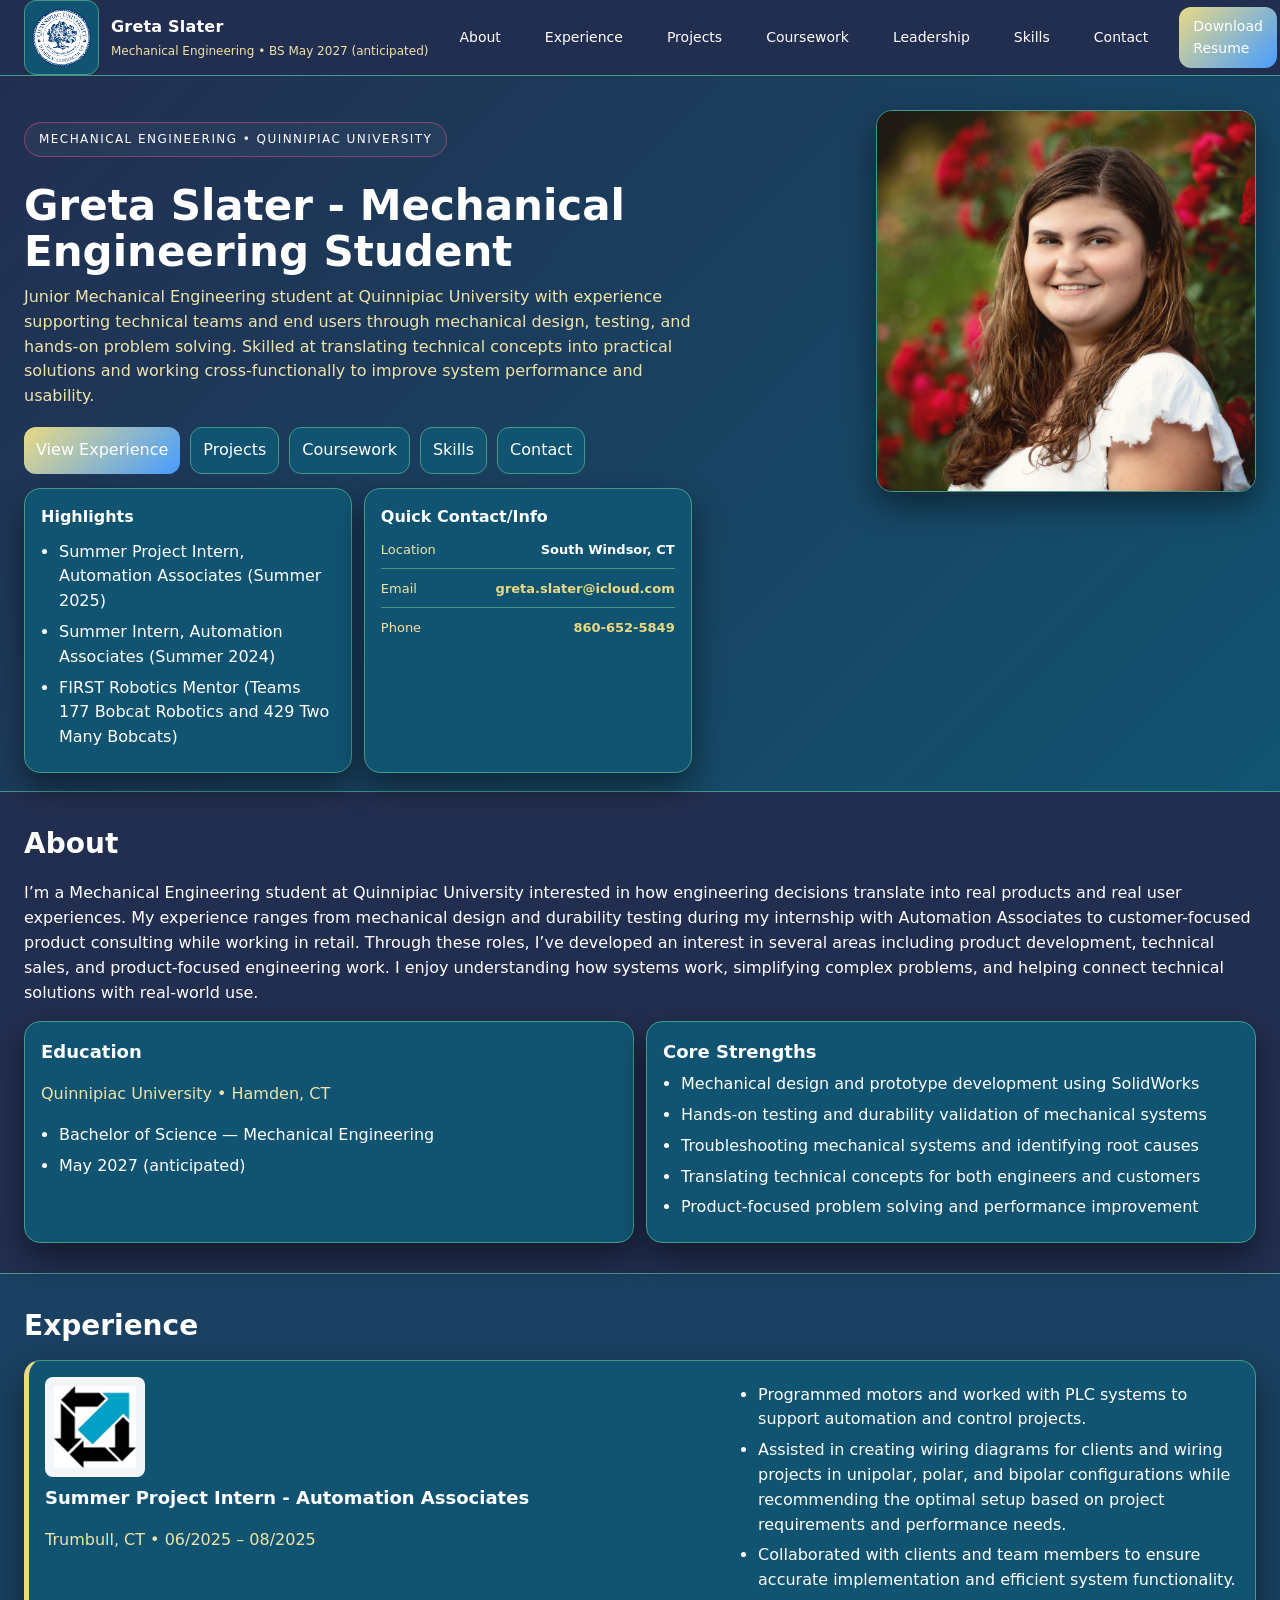
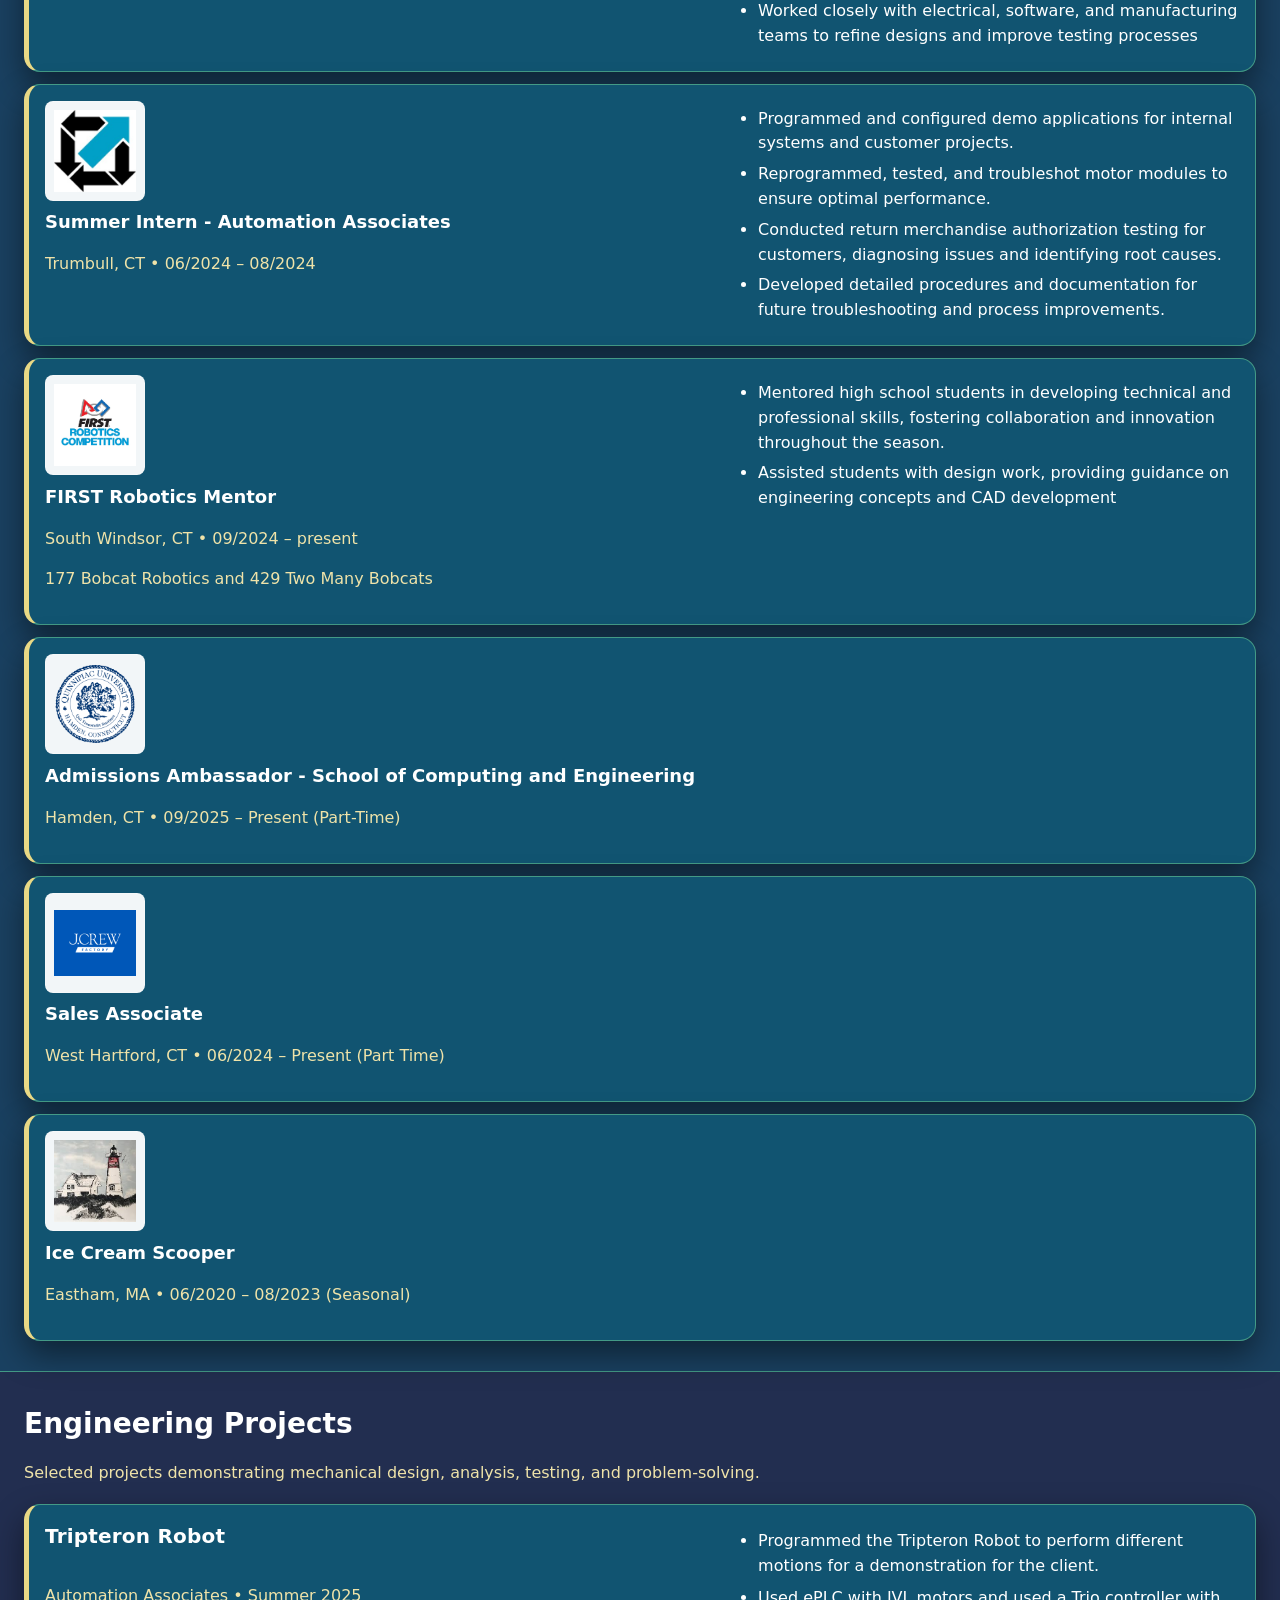
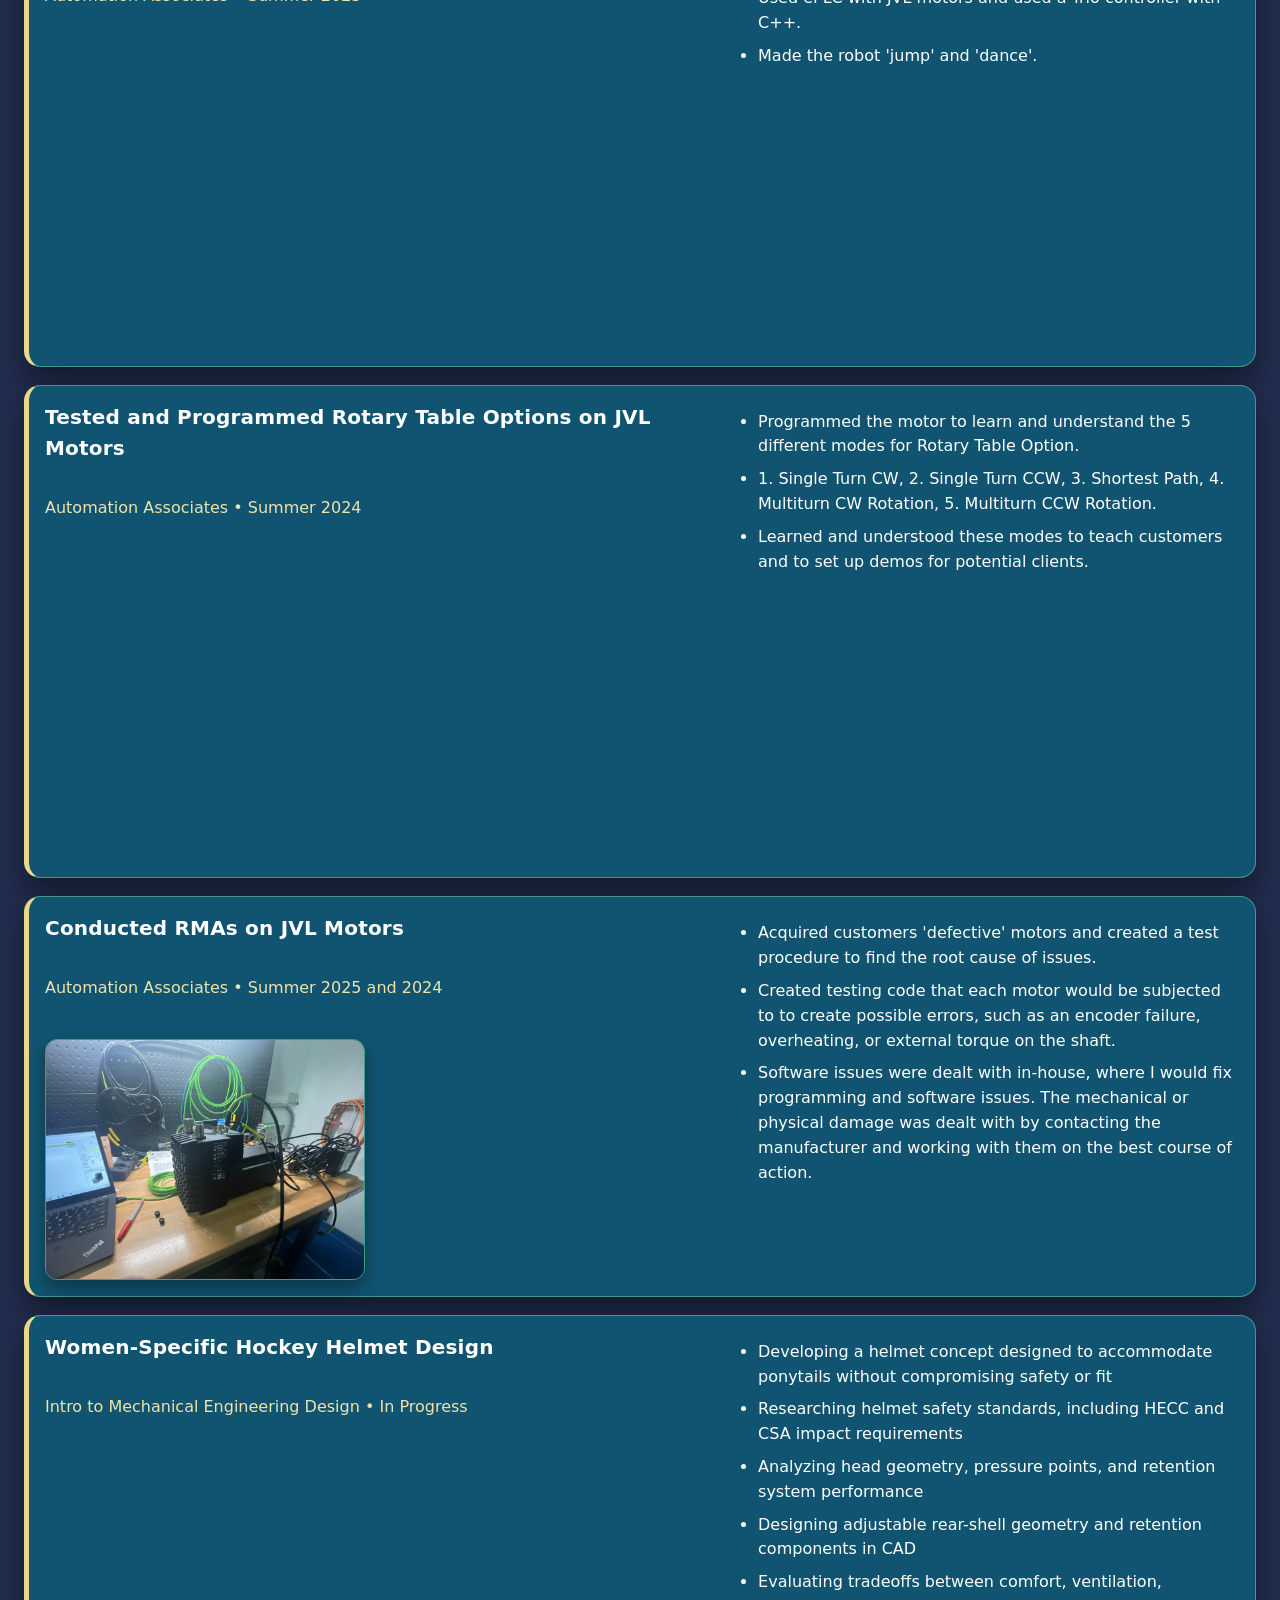
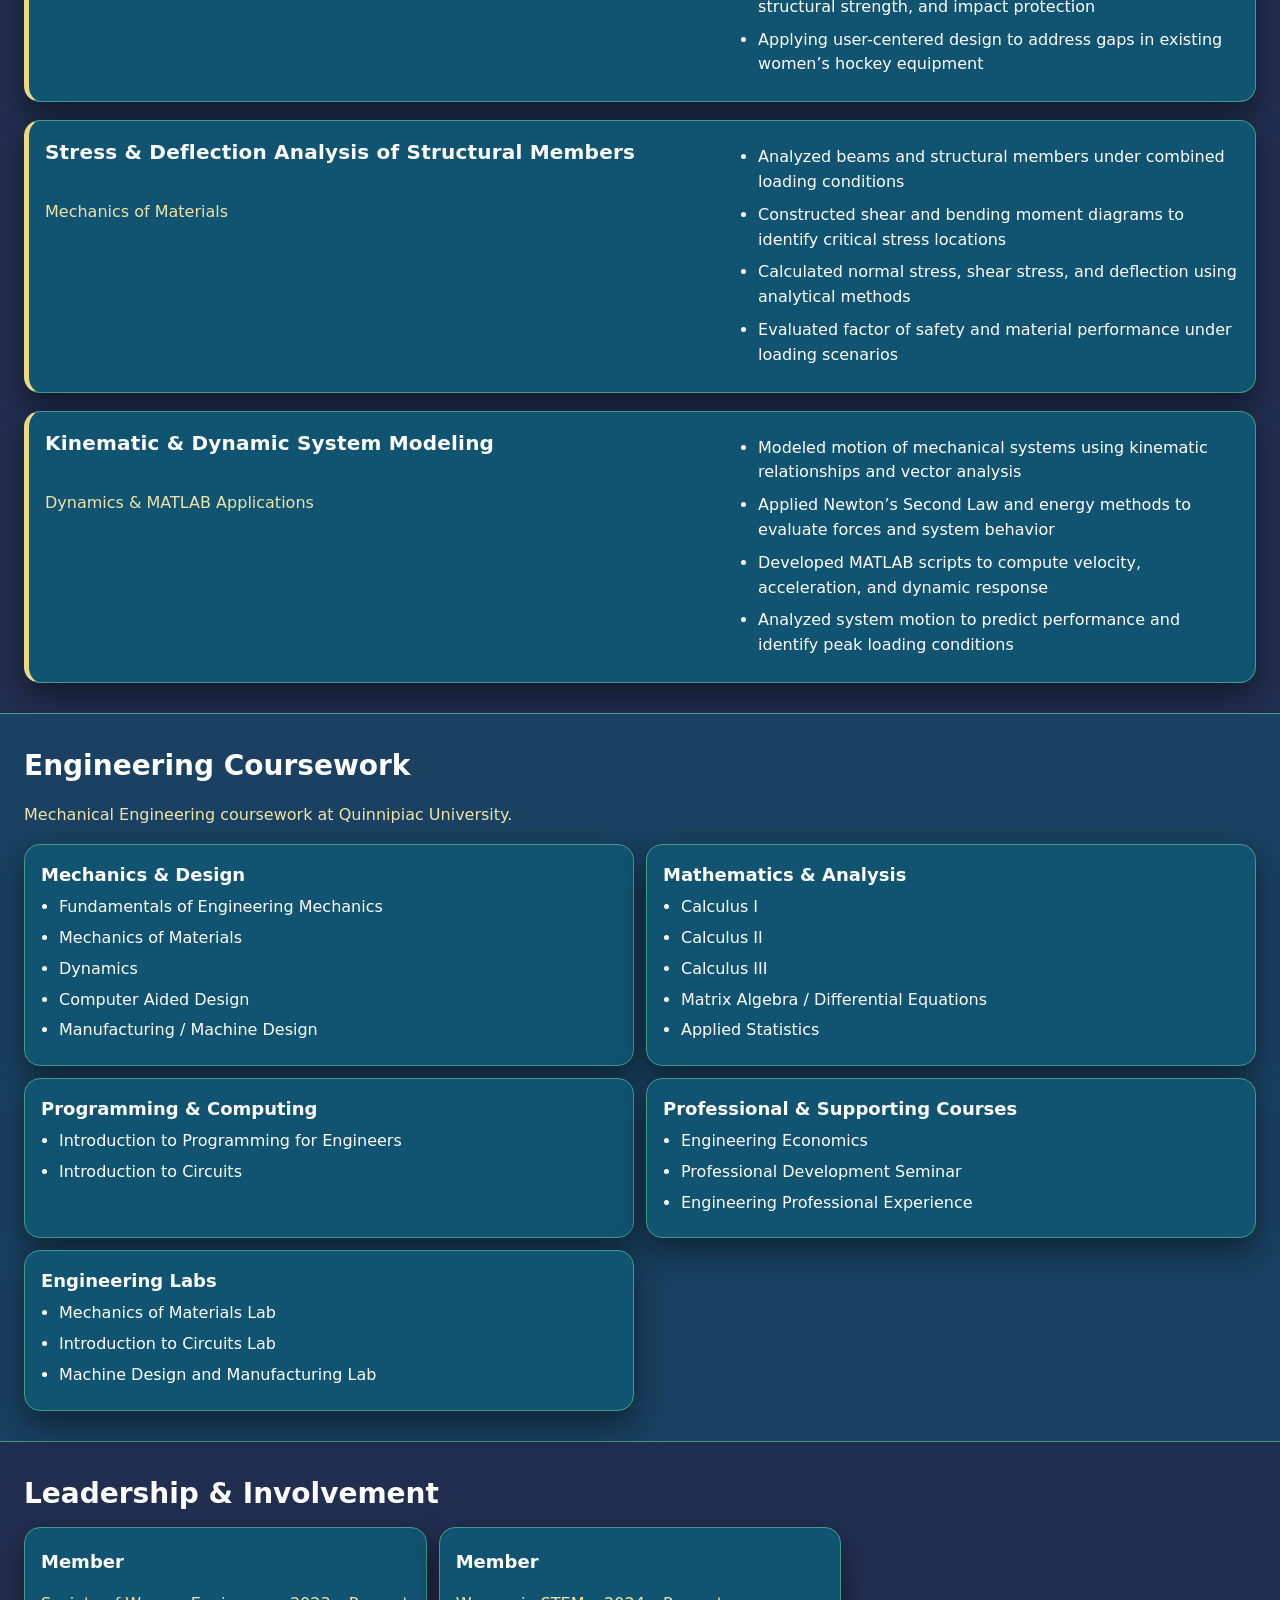
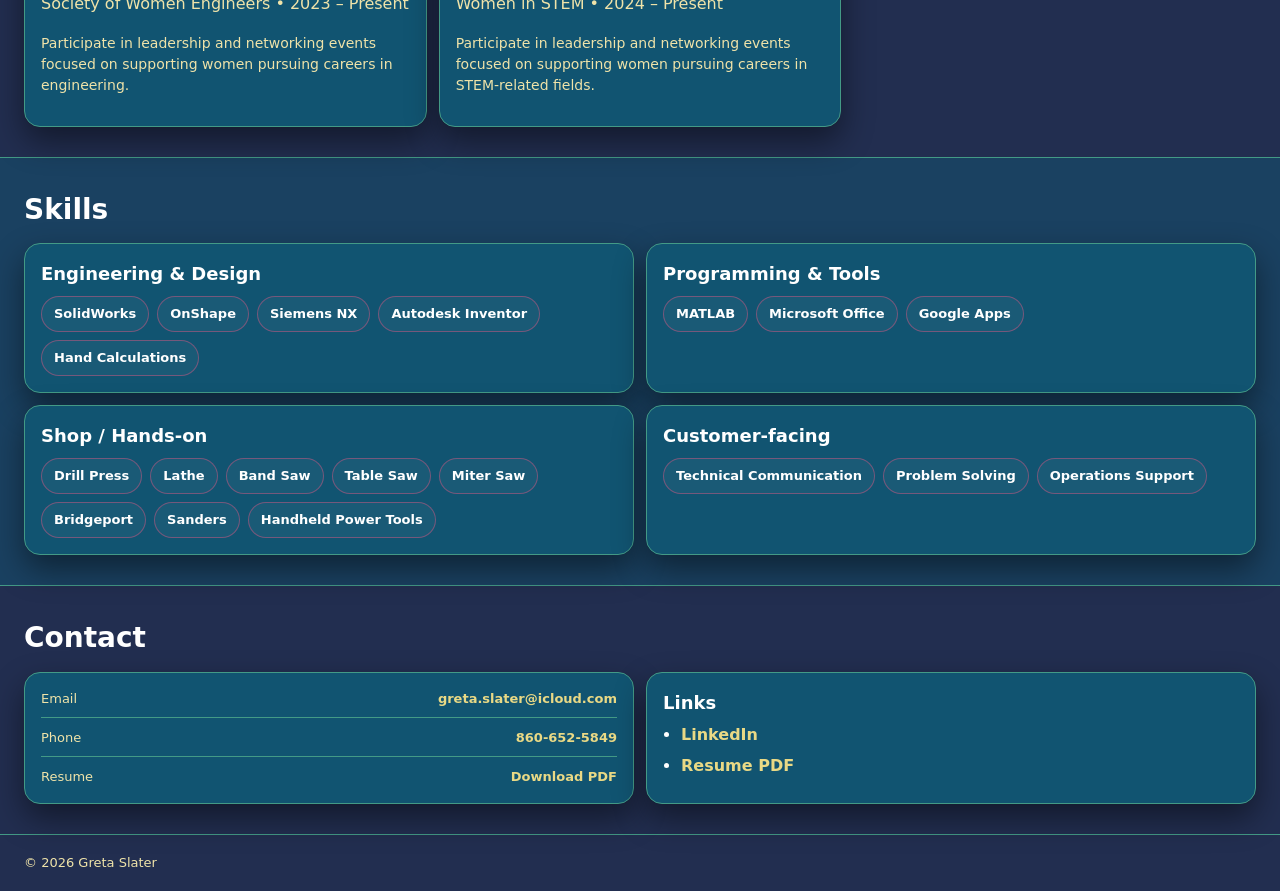
==== commit 711e5f5d: "Update index.html" ====
--- a/index.html
+++ b/index.html
@@ -174,7 +174,7 @@
 
         <h2>About</h2> 
 
-        <p class="muted"> 
+        <p class="text"> 
 
          I’m a Mechanical Engineering student at Quinnipiac University interested in how engineering decisions translate into real products and real user experiences. 
 
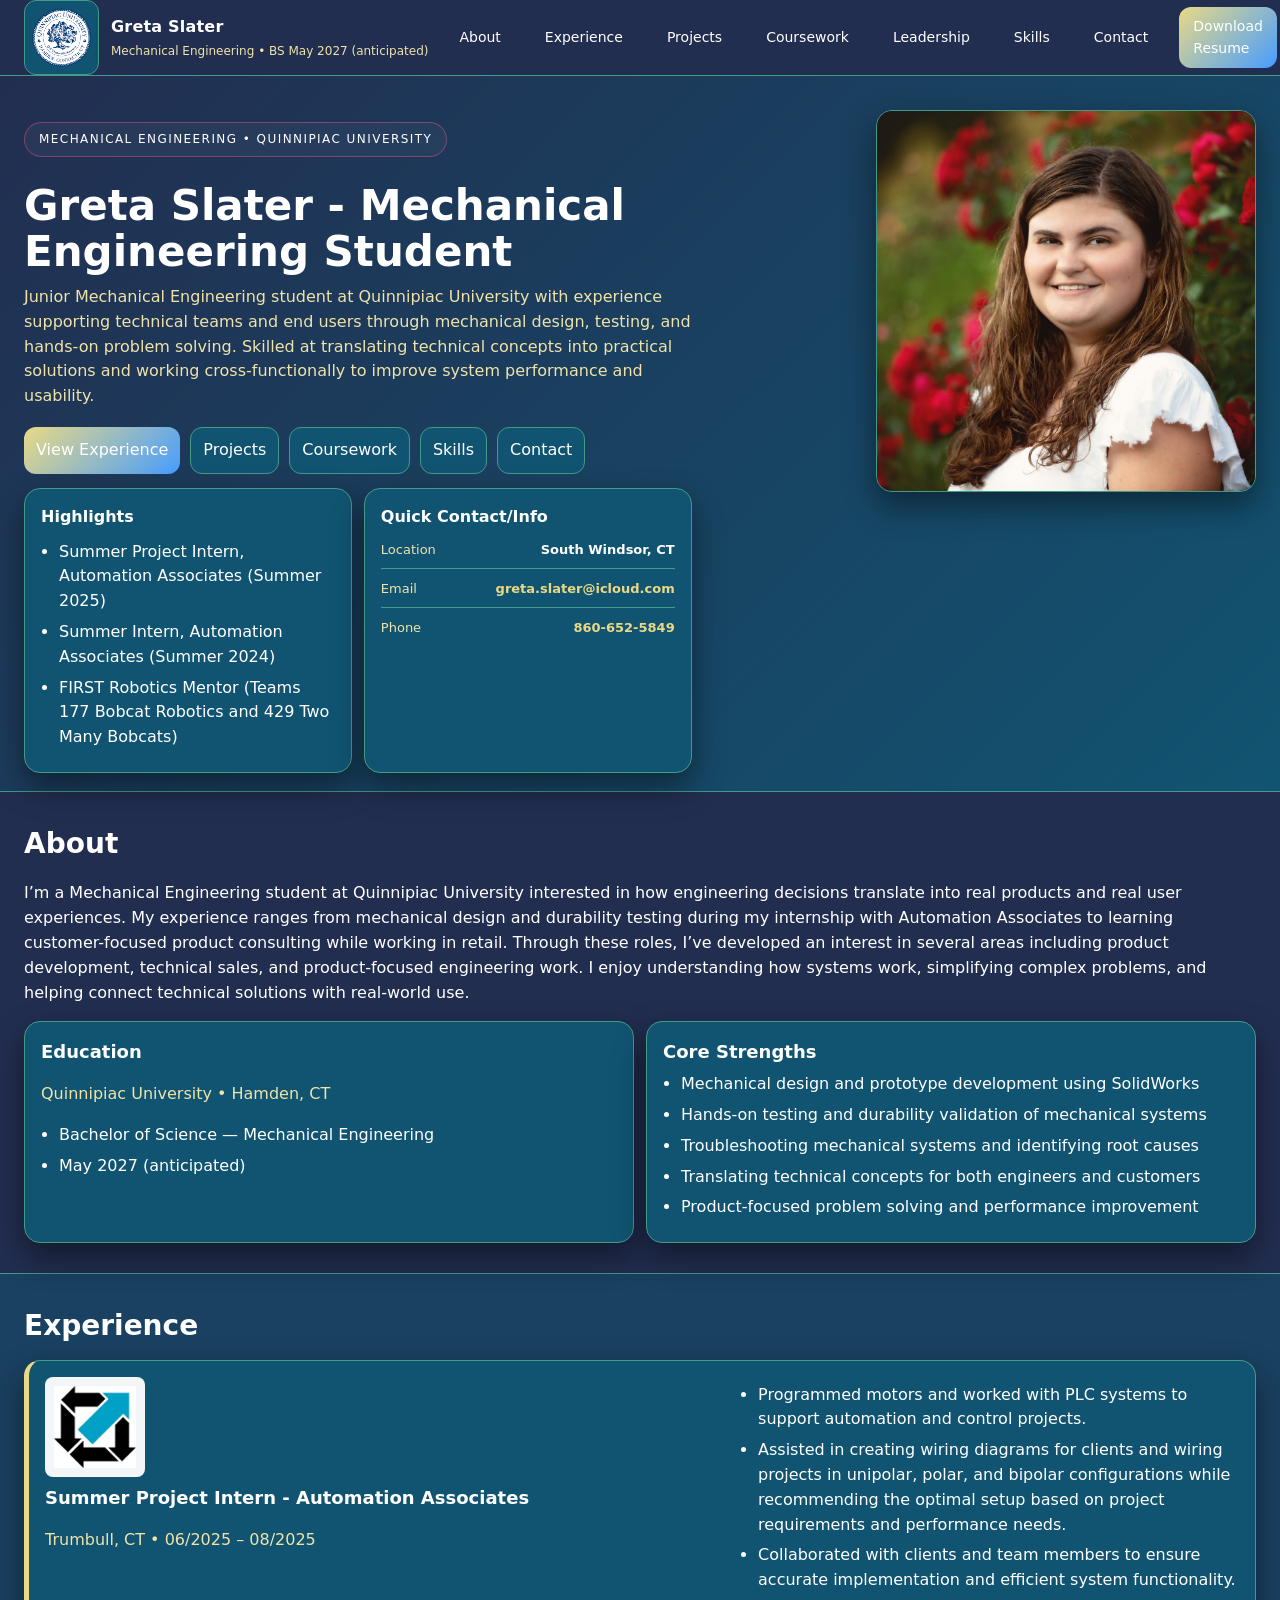
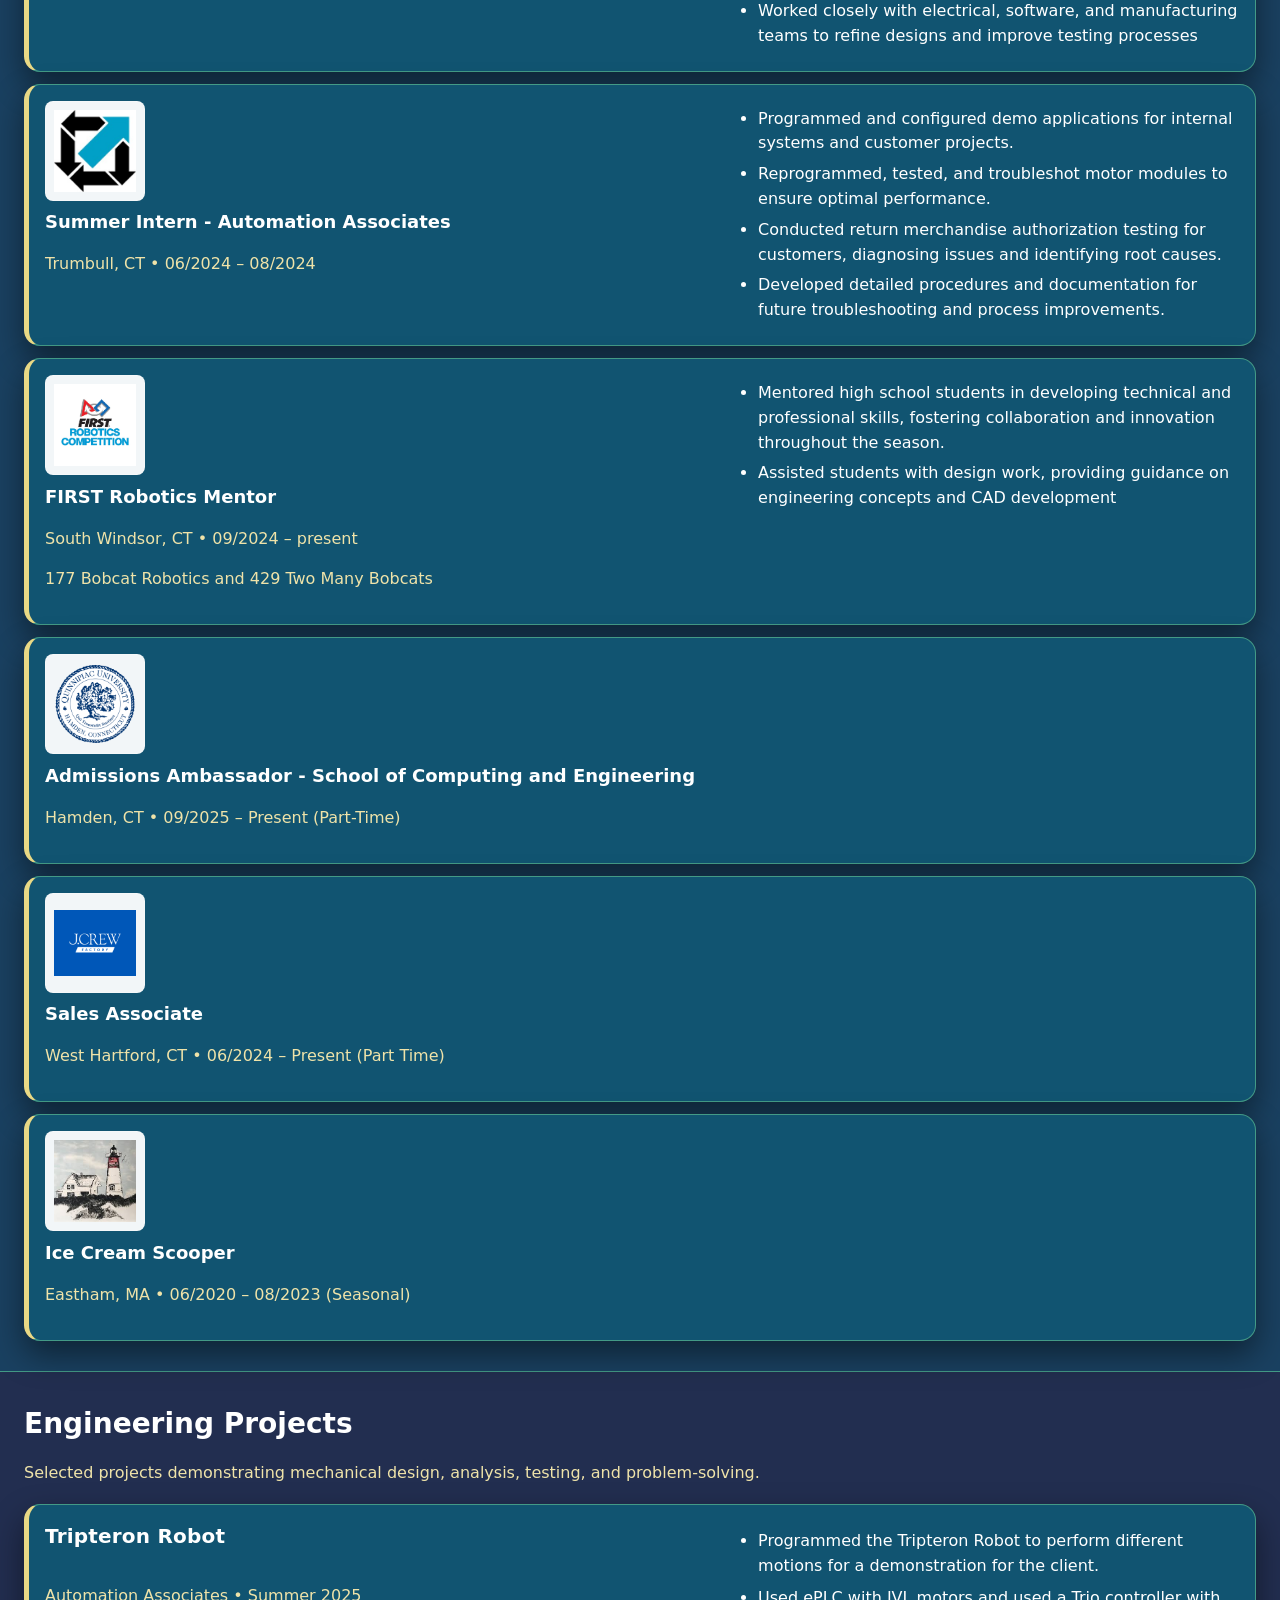
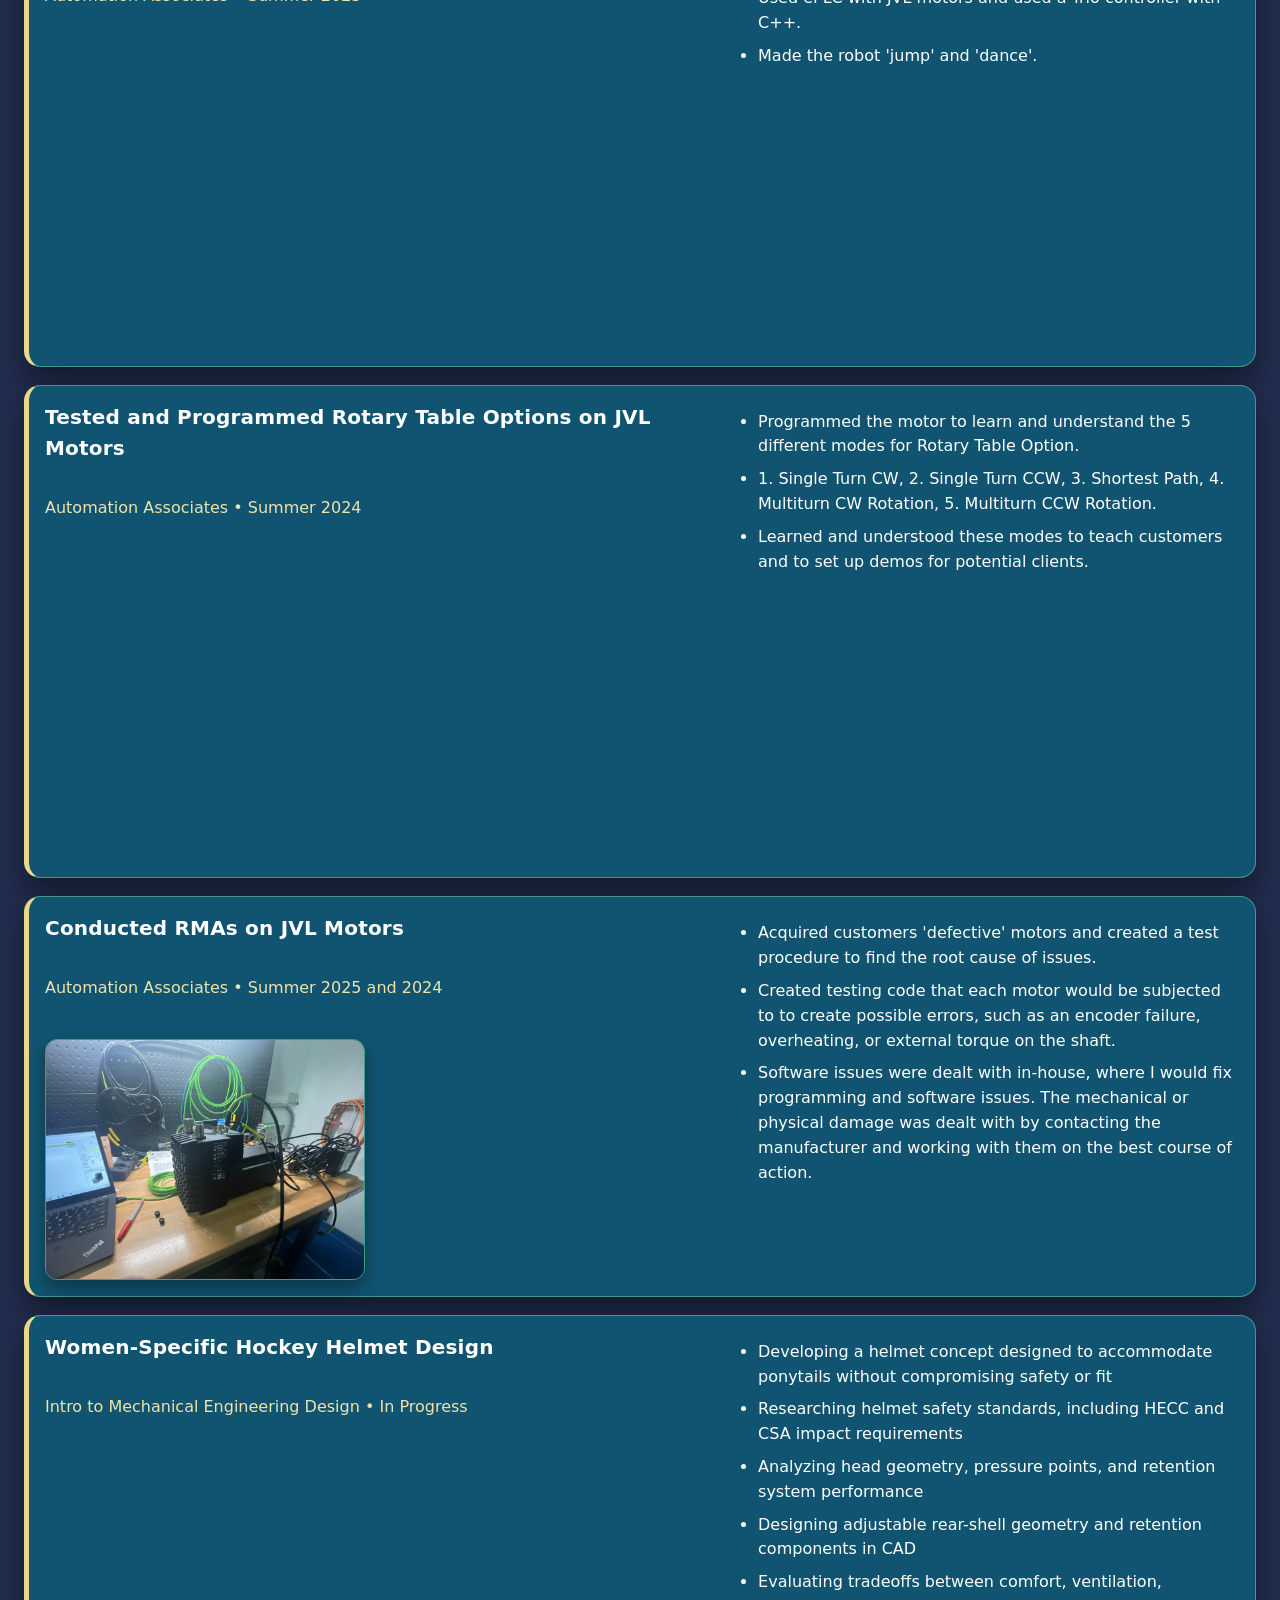
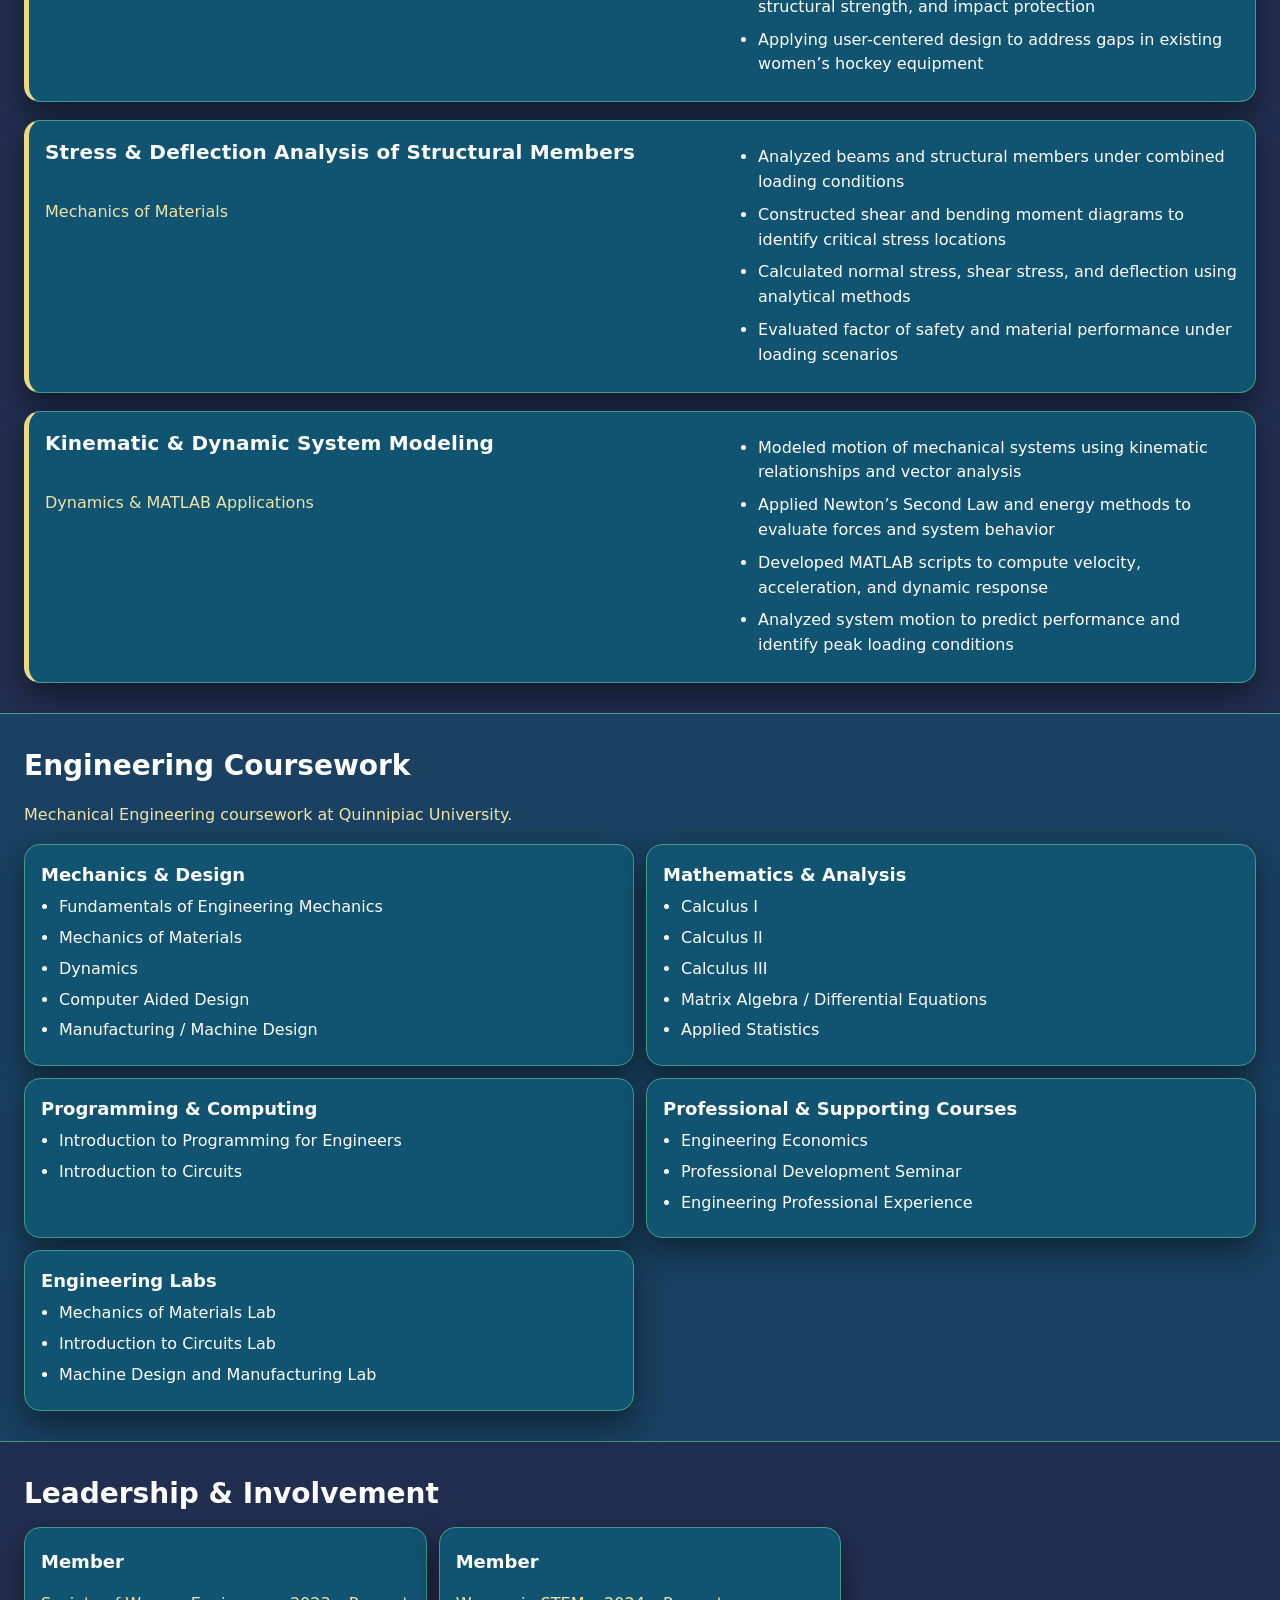
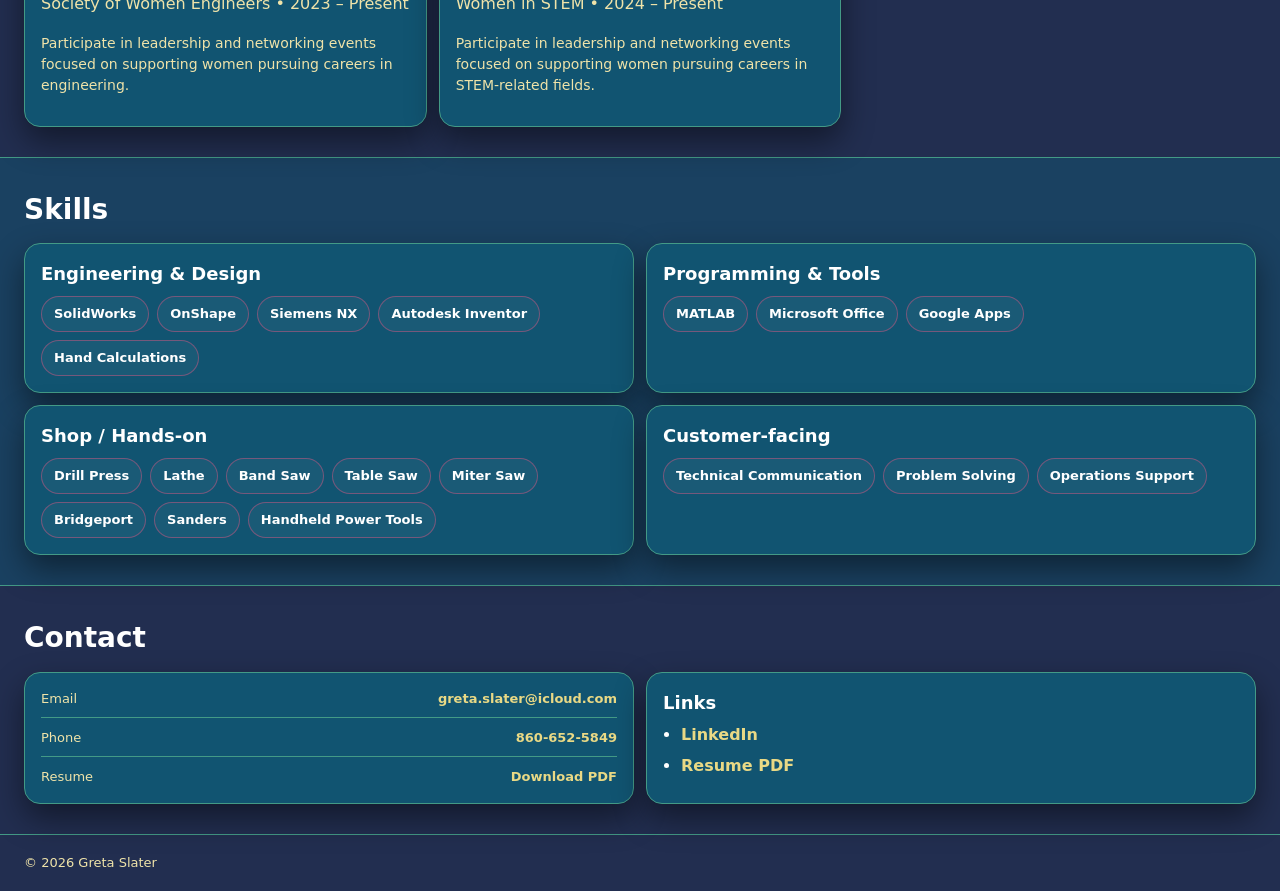
==== commit c53c459f: "Update index.html" ====
--- a/index.html
+++ b/index.html
@@ -178,7 +178,7 @@
 
          I’m a Mechanical Engineering student at Quinnipiac University interested in how engineering decisions translate into real products and real user experiences. 
 
-My experience ranges from mechanical design and durability testing during my internship with Automation Associates to customer-focused product consulting while working in retail. Through these roles, I’ve developed an interest in several areas including product development, technical sales, and product-focused engineering work. 
+My experience ranges from mechanical design and durability testing during my internship with Automation Associates to learning customer-focused product consulting while working in retail. Through these roles, I’ve developed an interest in several areas including product development, technical sales, and product-focused engineering work. 
 
 I enjoy understanding how systems work, simplifying complex problems, and helping connect technical solutions with real-world use. 
 
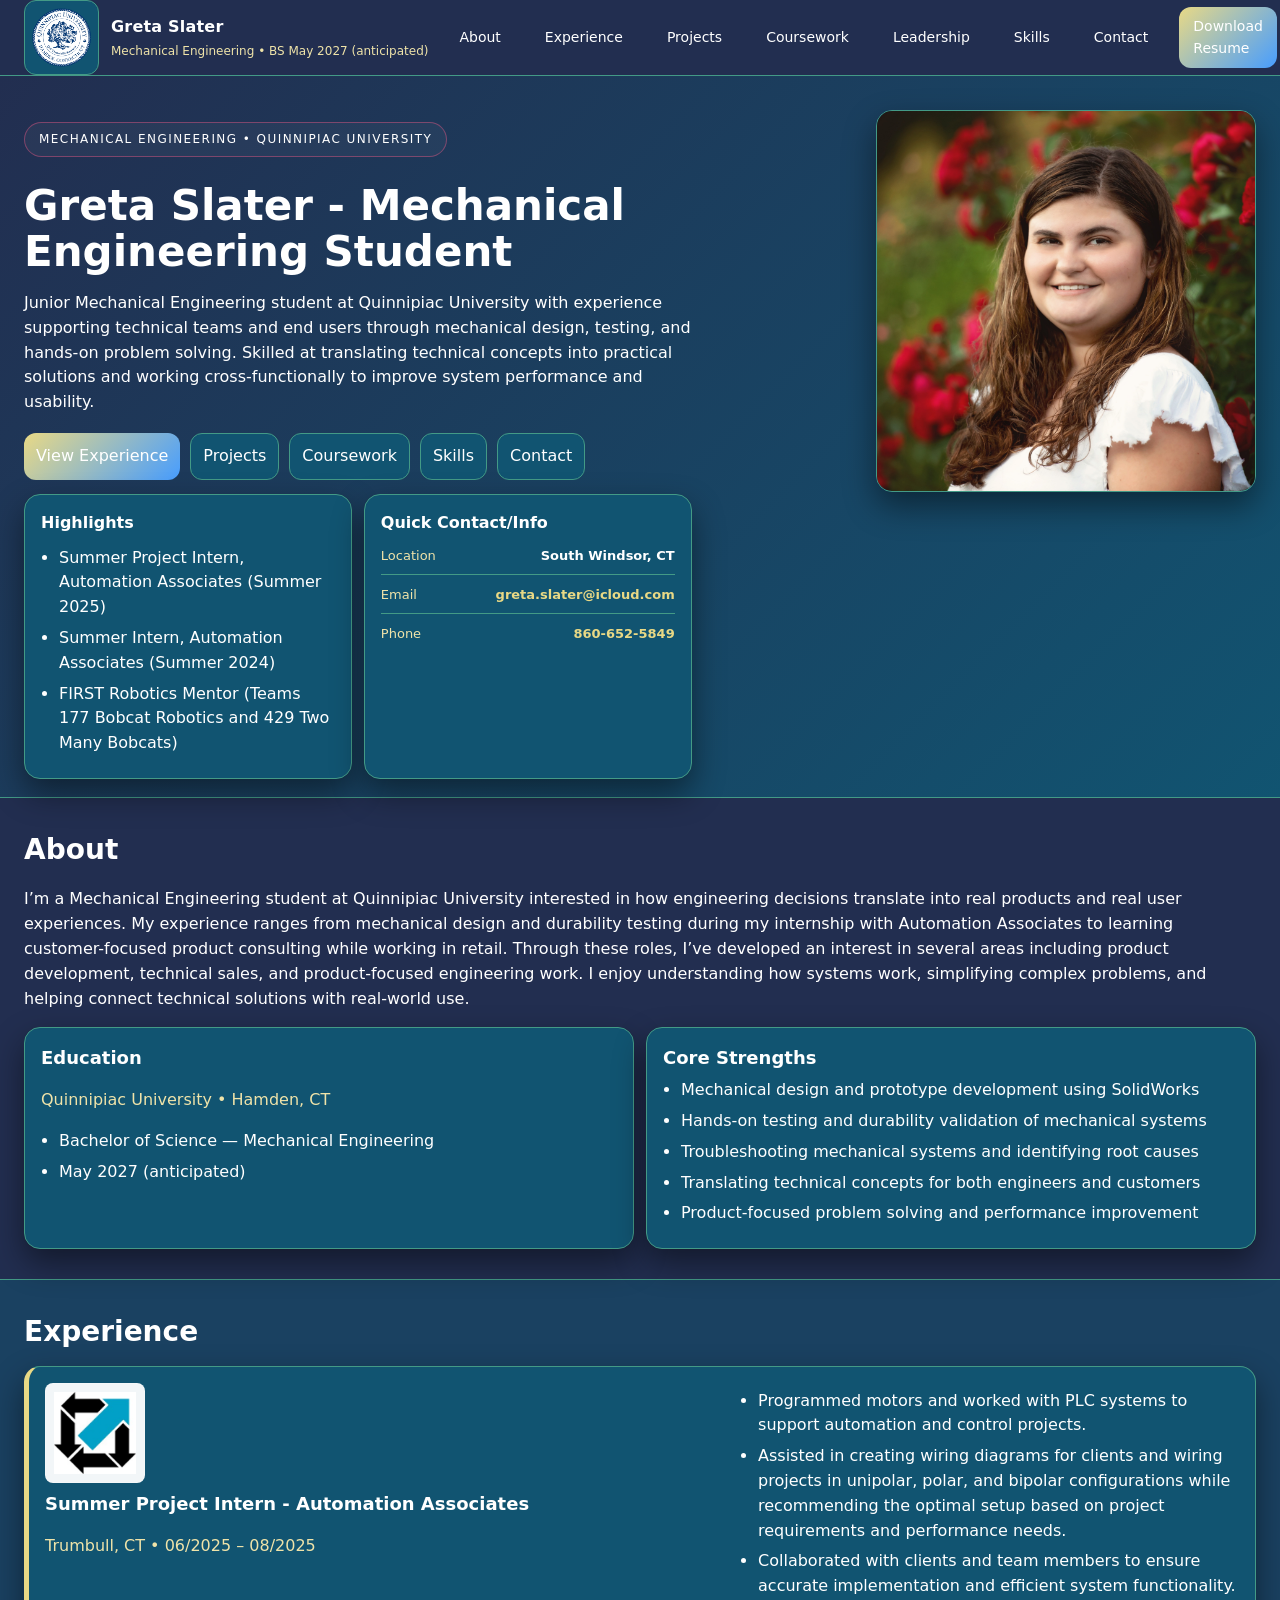
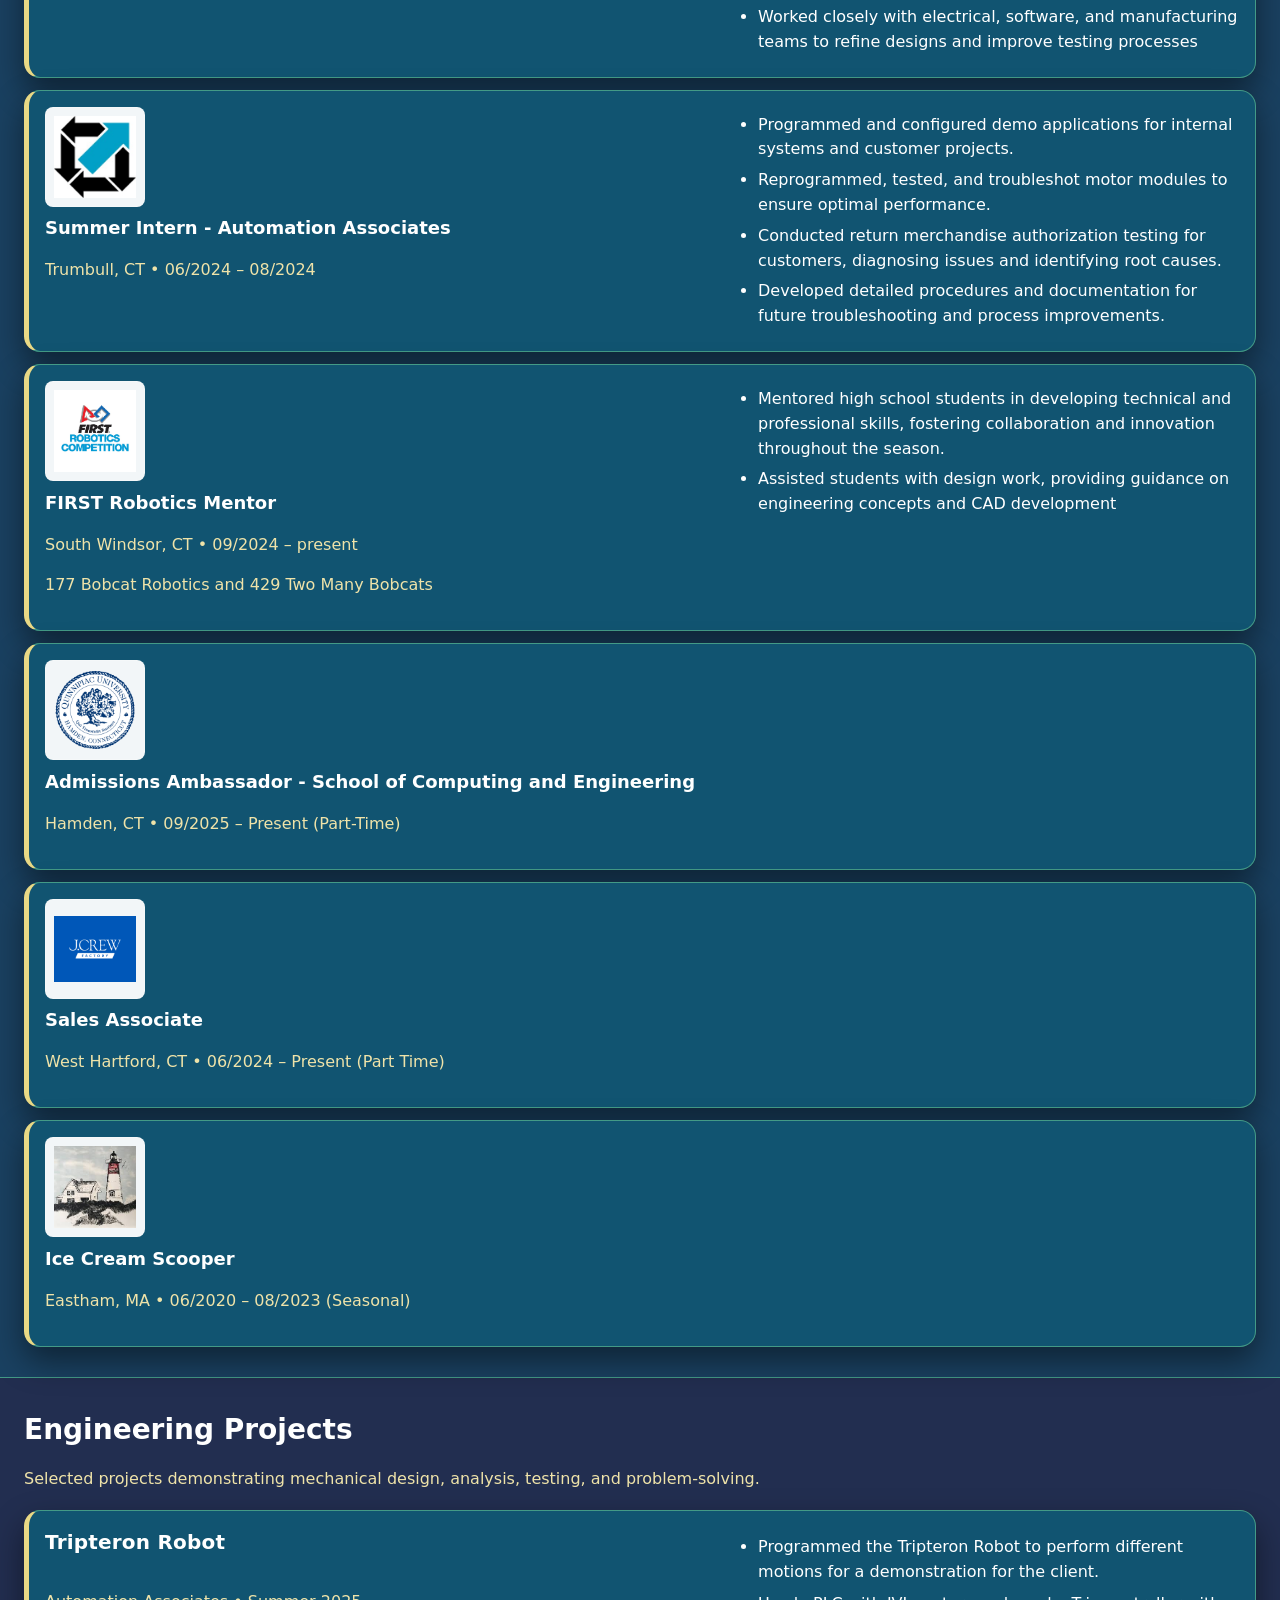
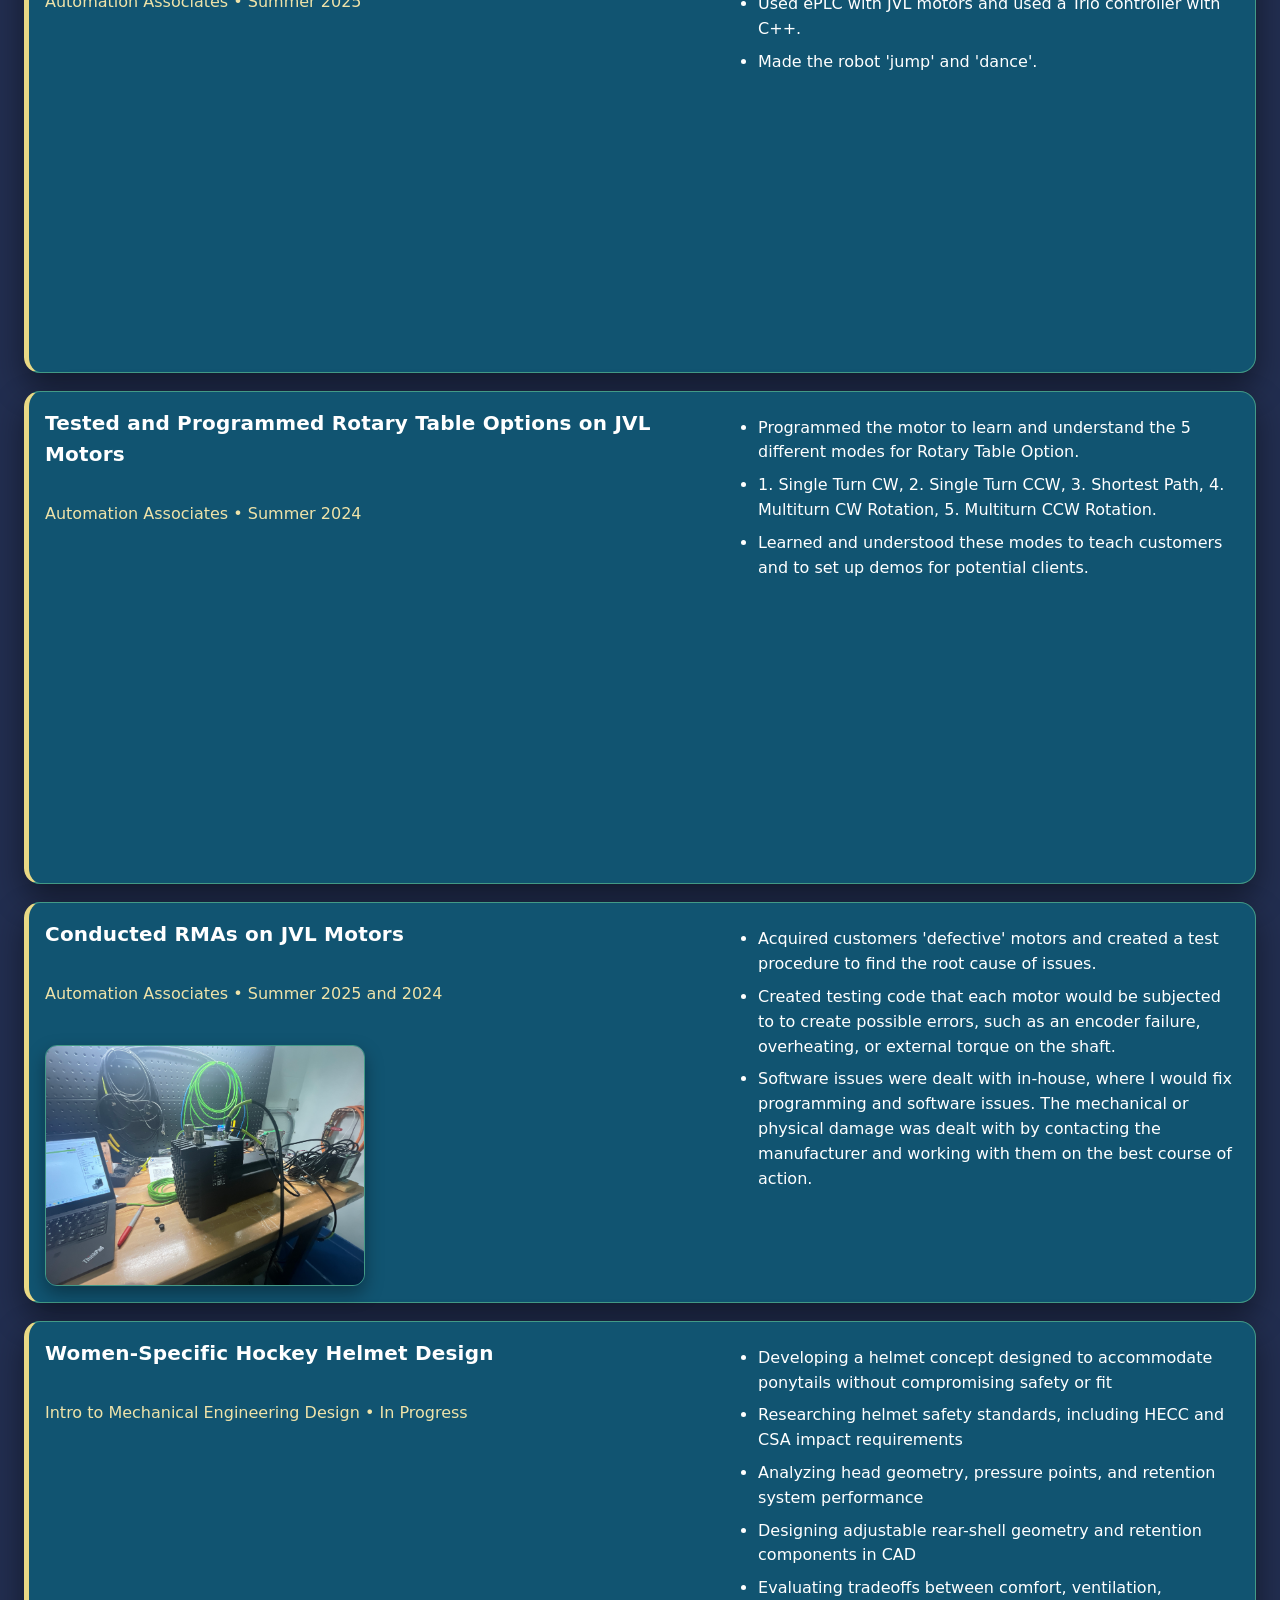
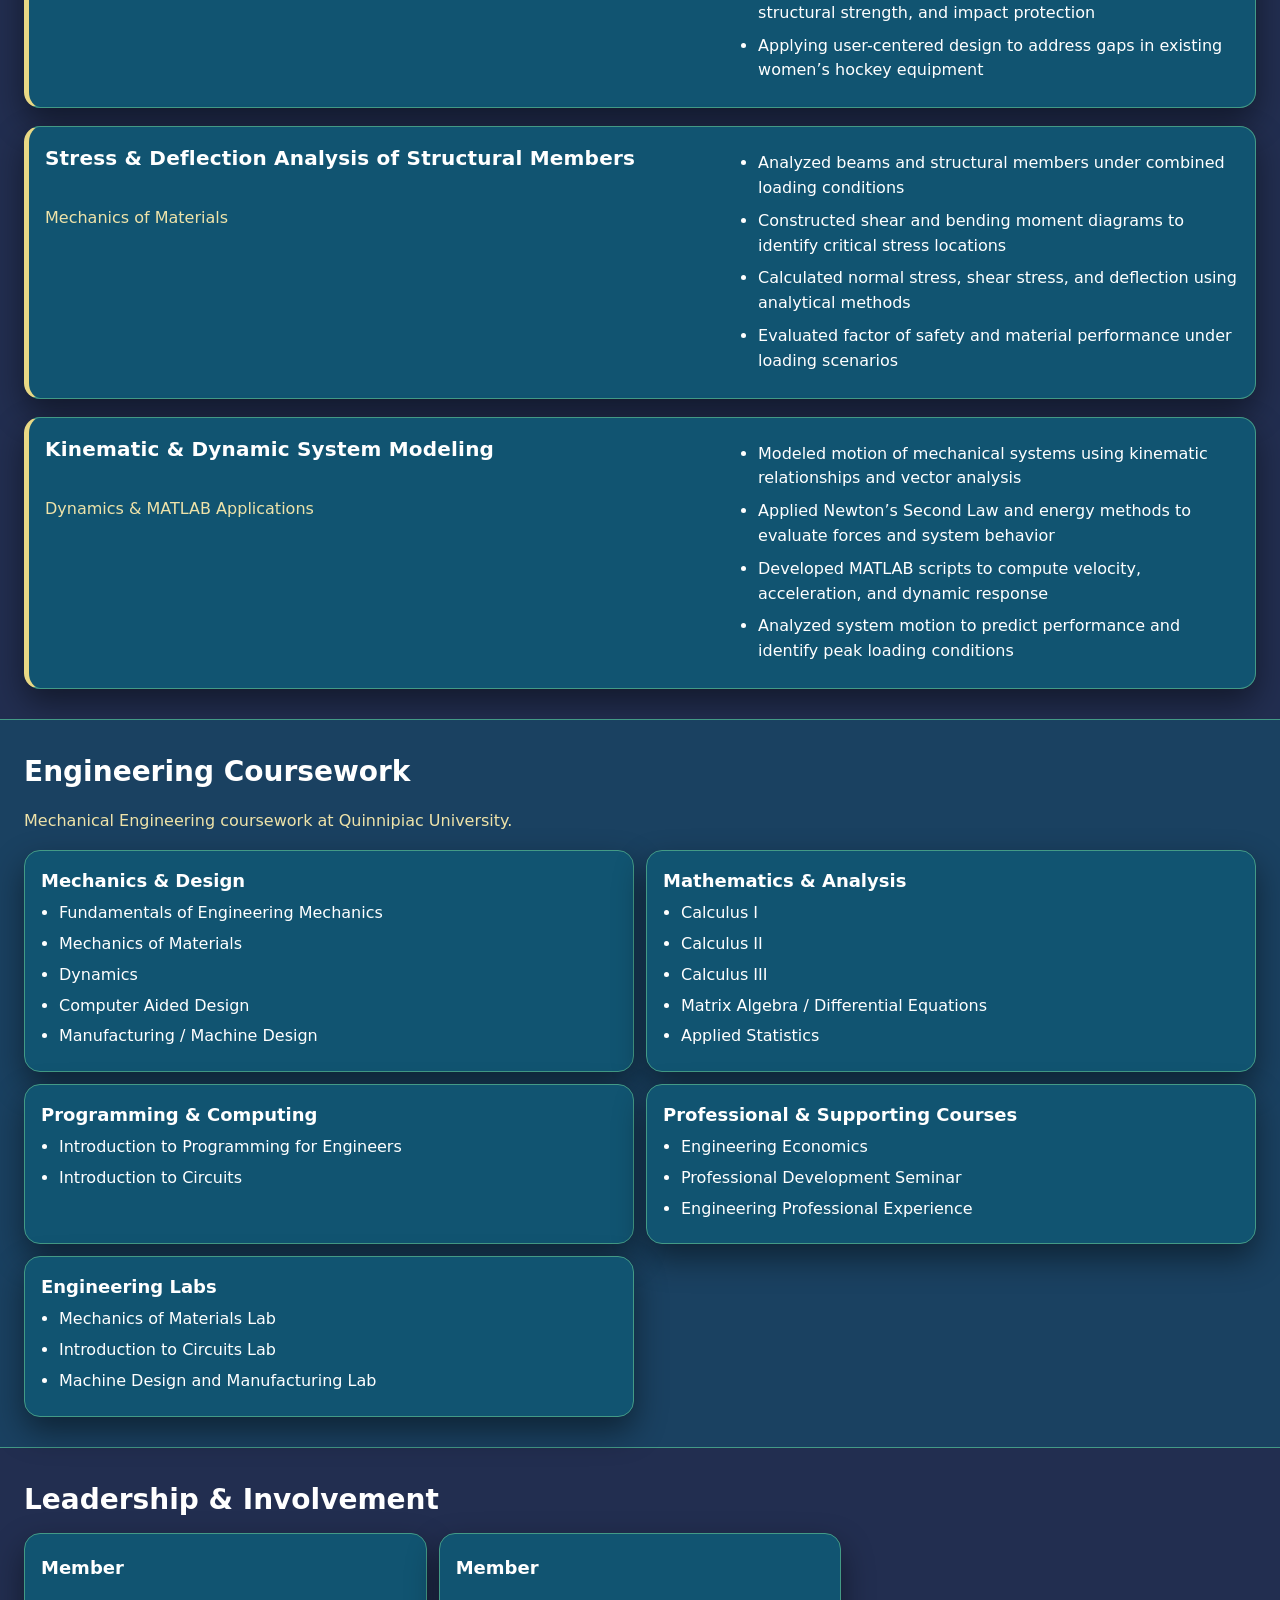
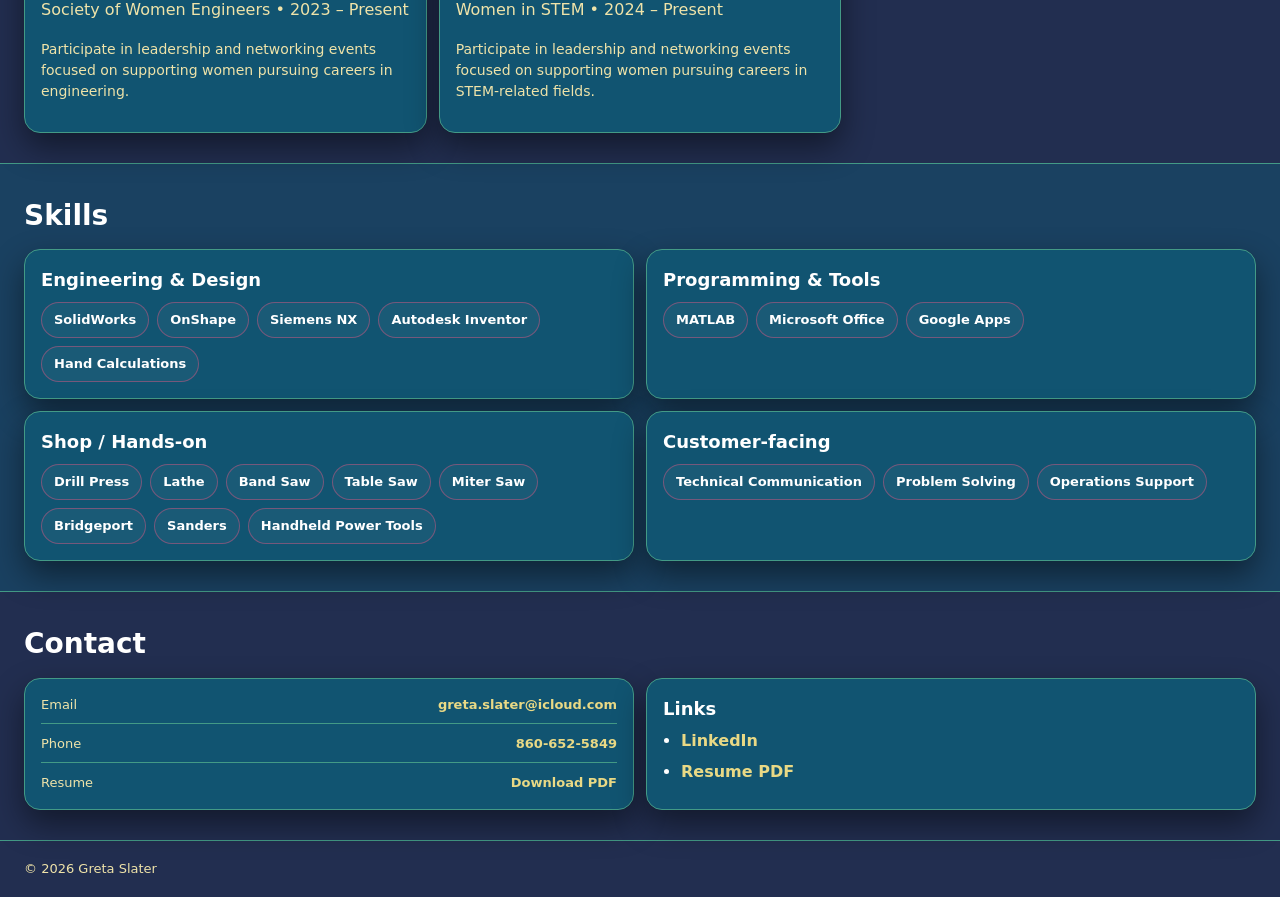
==== commit 7319deb1: "Update index.html" ====
--- a/index.html
+++ b/index.html
@@ -82,7 +82,7 @@
 
           <h1>Greta Slater - Mechanical Engineering Student</h1> 
 
-          <p class="lead"> 
+          <p class="text"> 
 
             Junior Mechanical Engineering student at Quinnipiac University with experience supporting technical teams and end users through mechanical design, testing, and hands-on problem solving. Skilled at translating technical concepts into practical solutions and working cross-functionally to improve system performance and usability. 
 
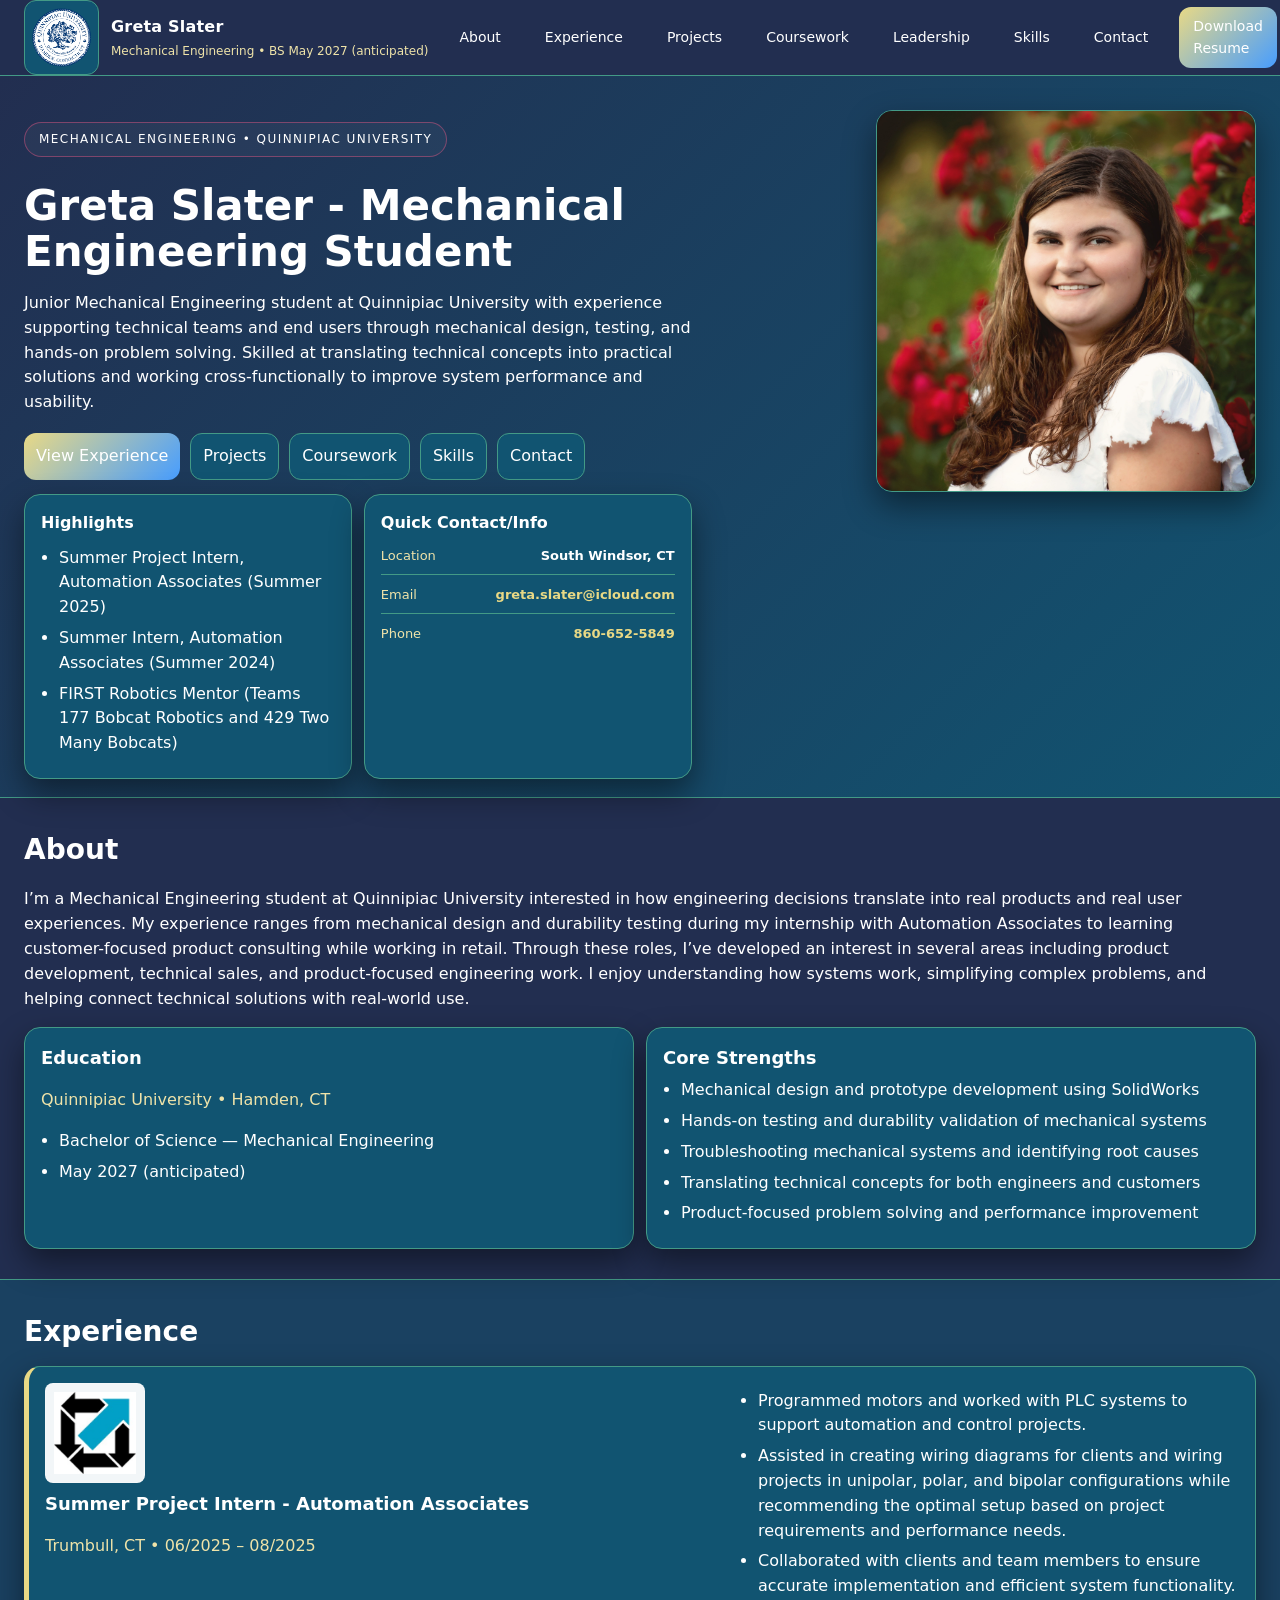
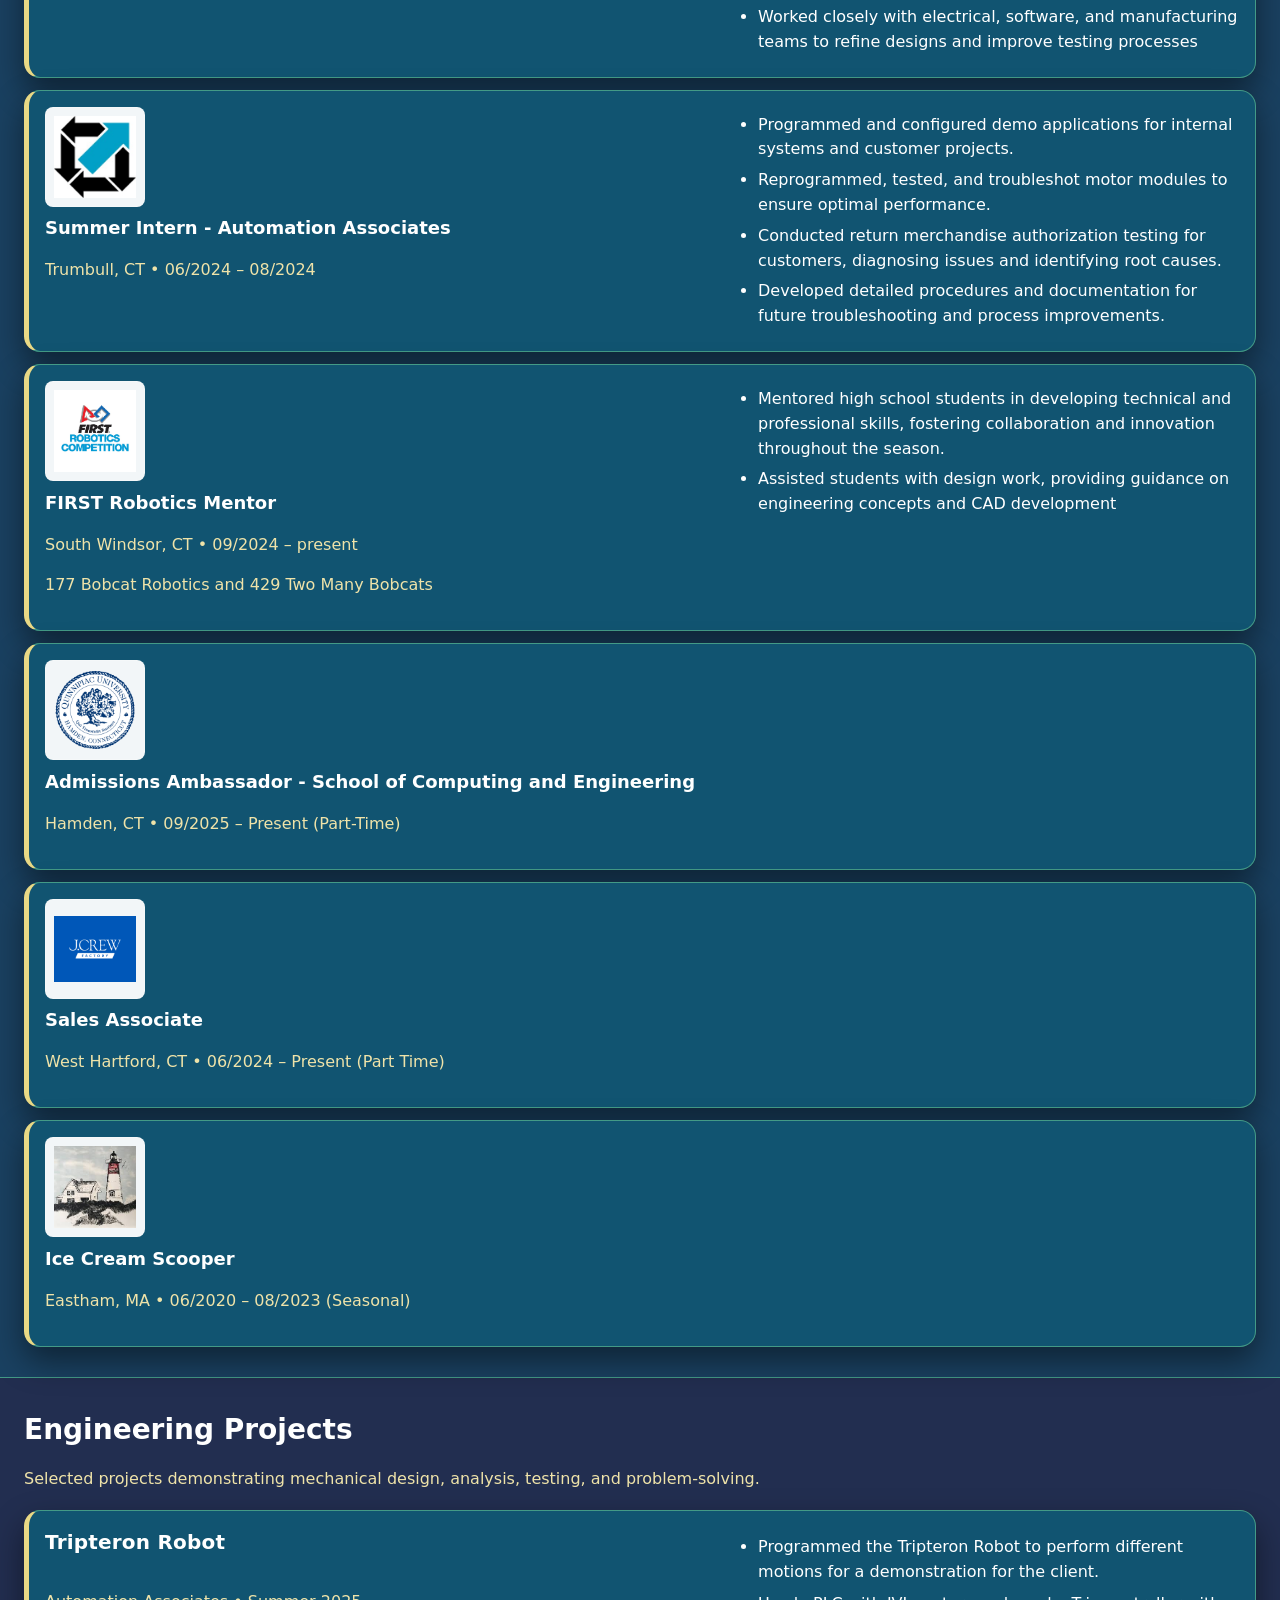
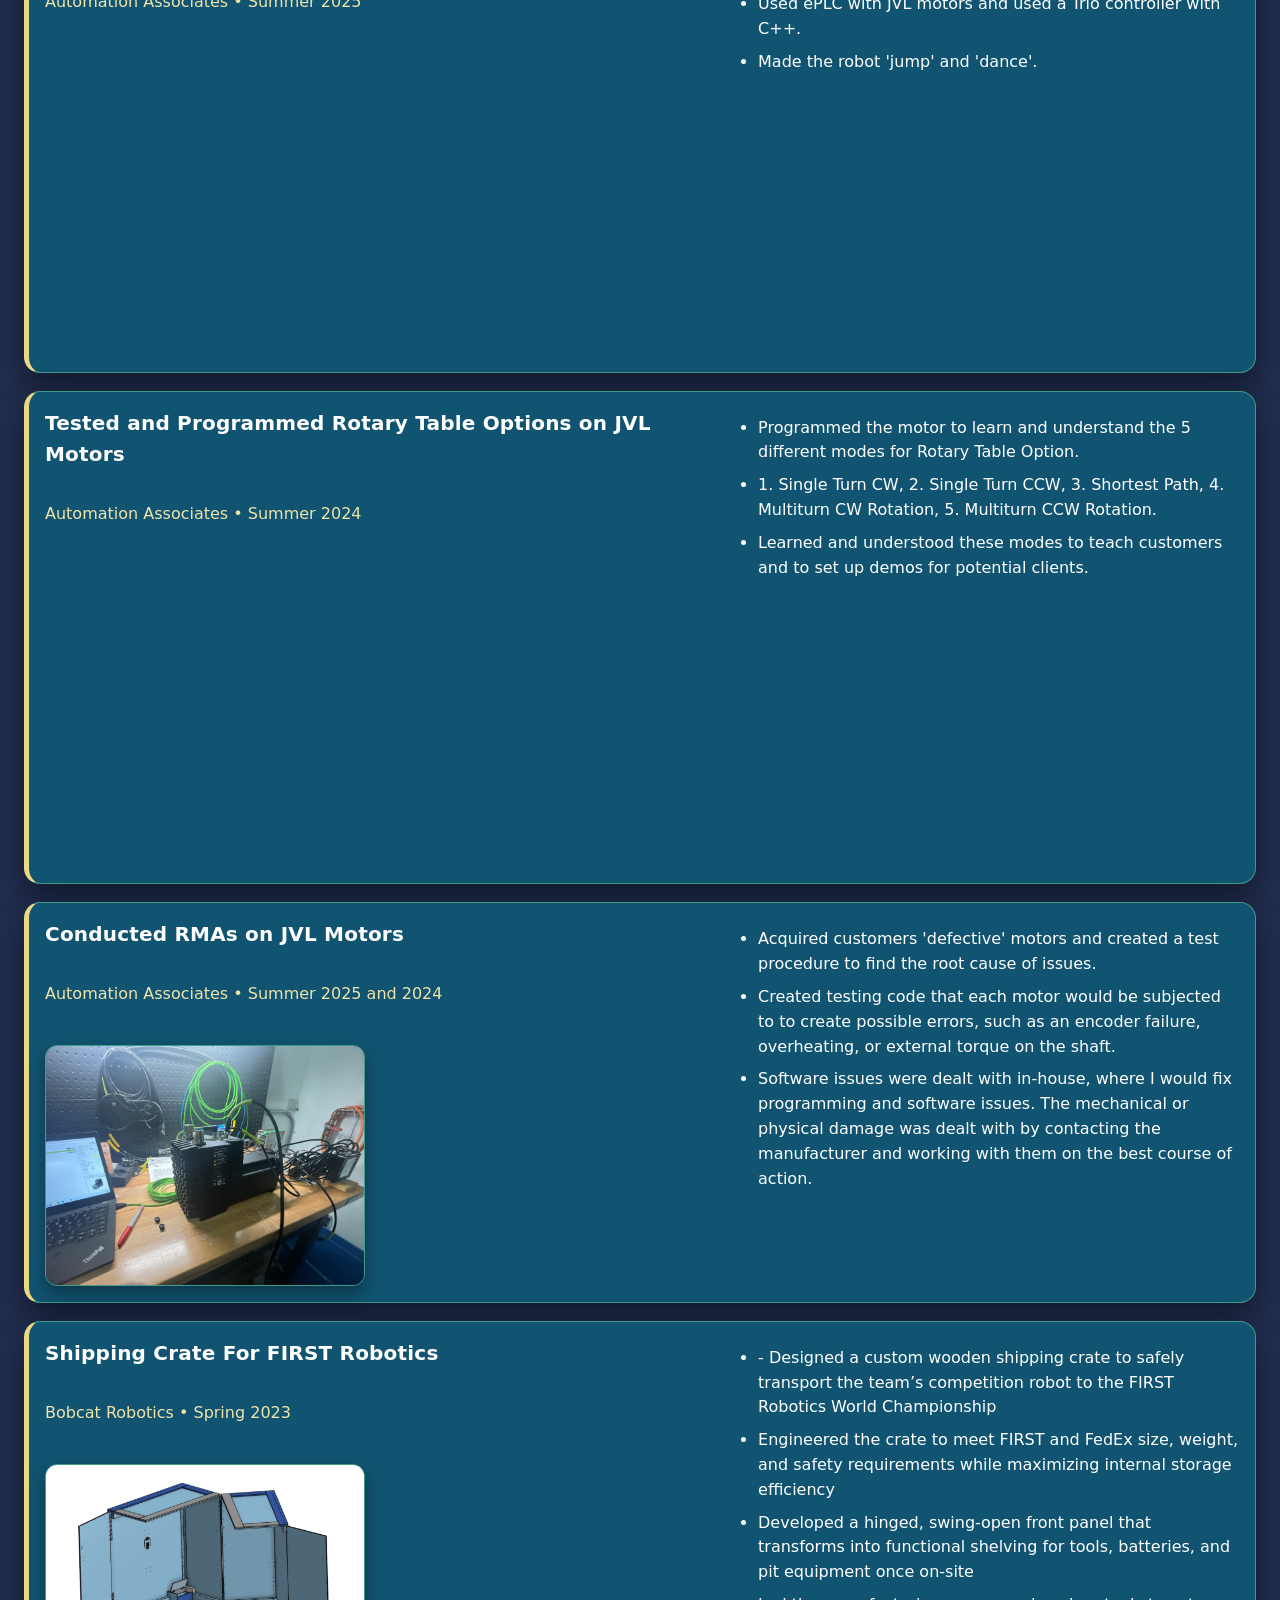
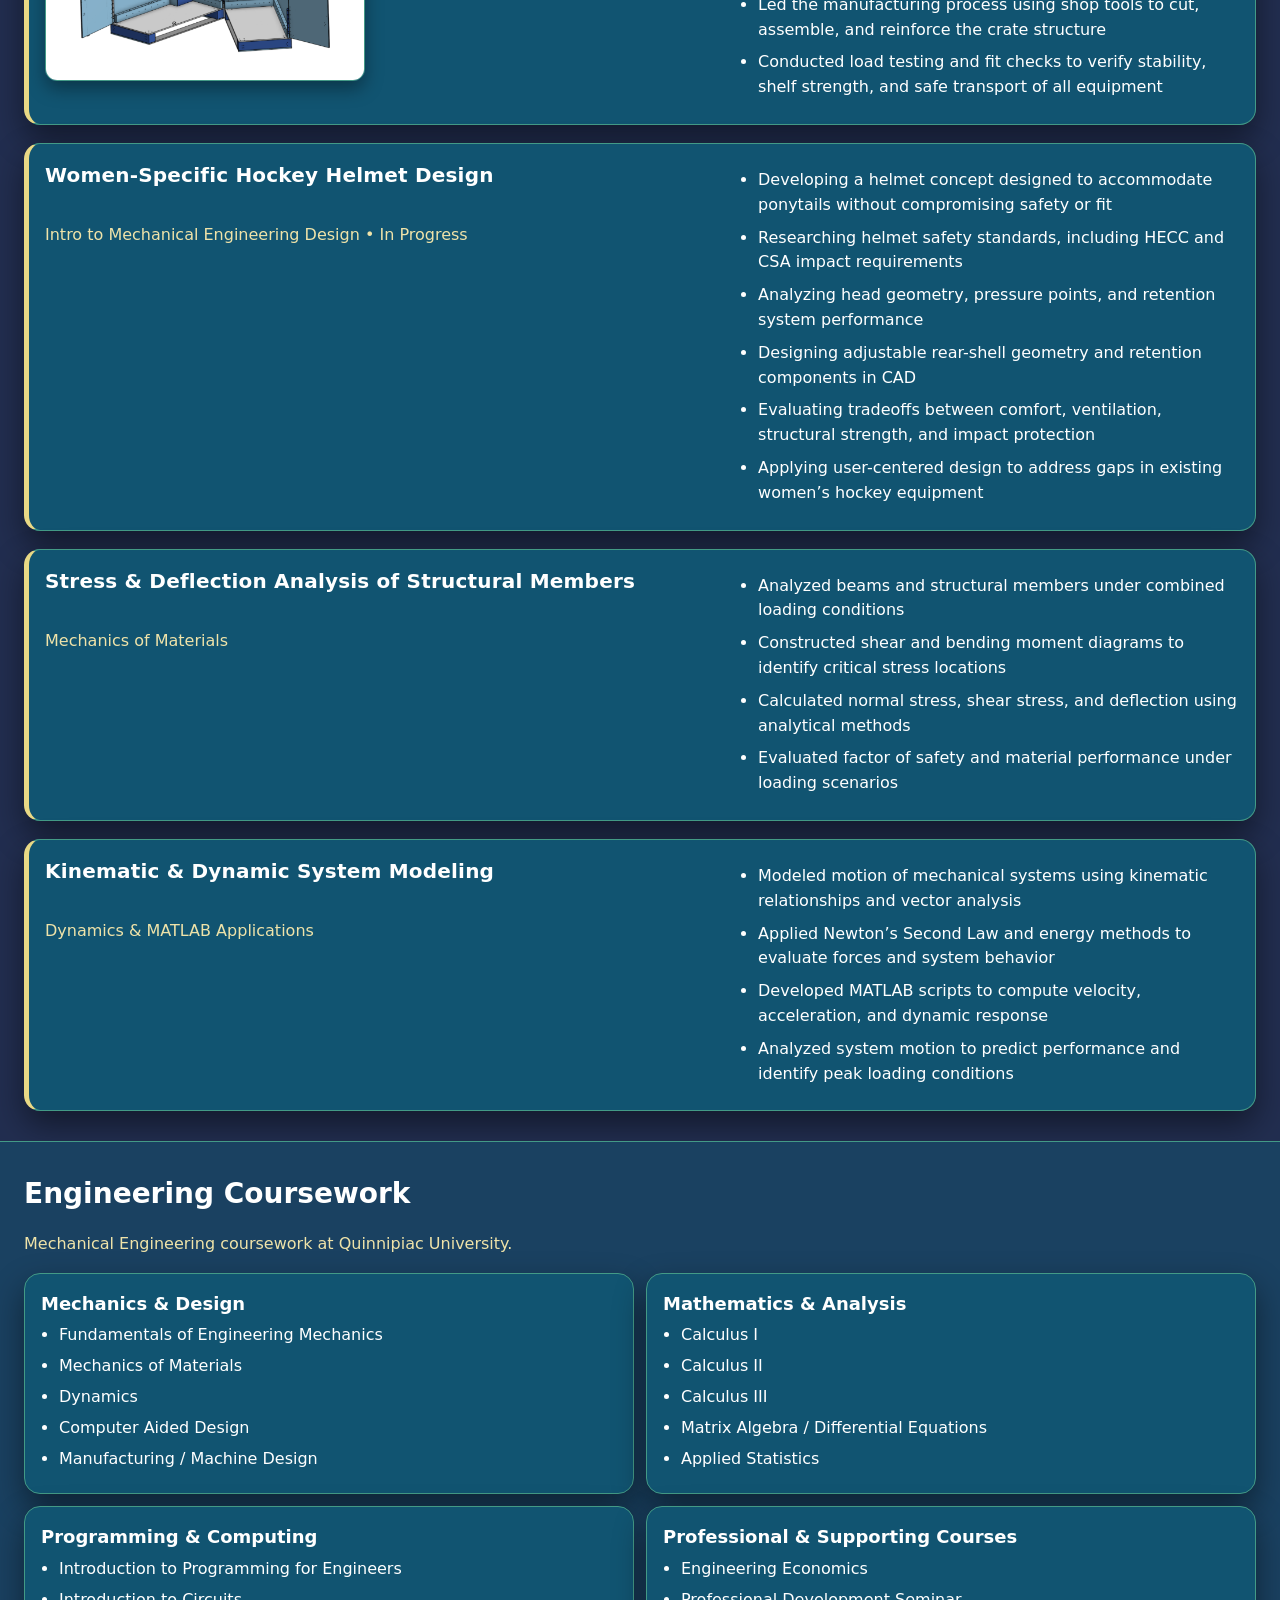
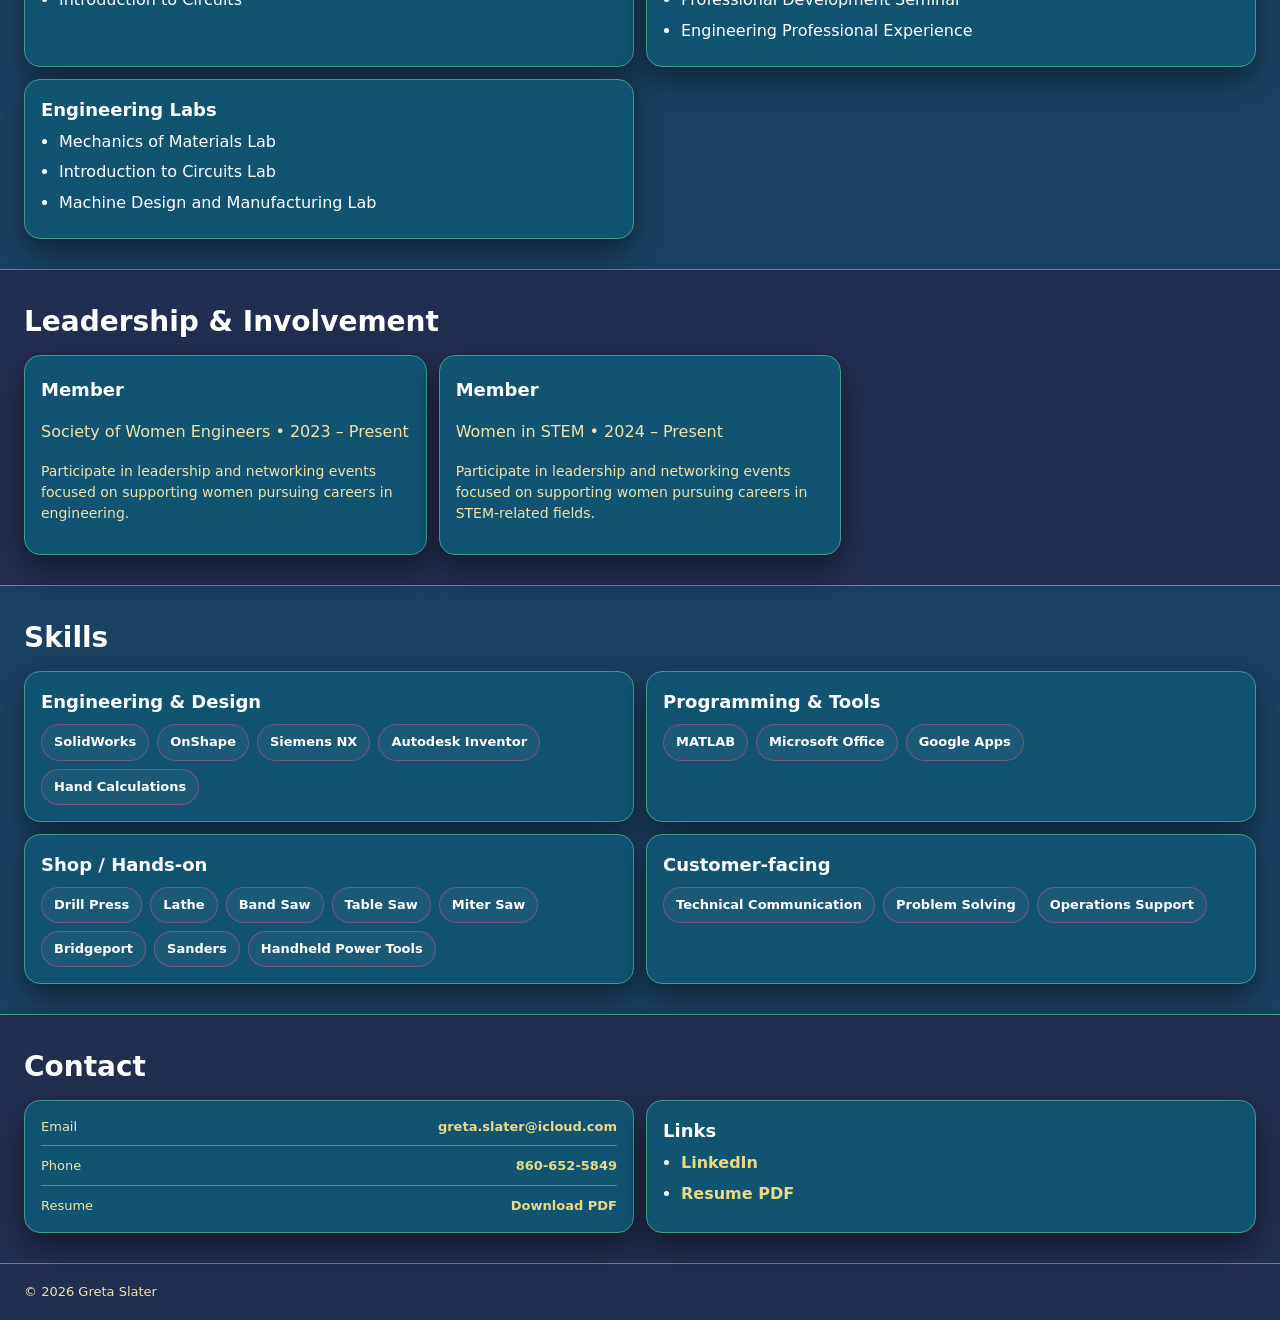
==== commit 54d2624b: "Update index.html" ====
--- a/index.html
+++ b/index.html
@@ -512,6 +512,31 @@
 
 </div> 
 
+<div class="item"> 
+
+  <div class="item-left"> 
+
+    <h3>Shipping Crate For FIRST Robotics</h3> 
+
+    <p class="muted">Bobcat Robotics • Spring 2023</p> 
+<img src="assets/Screenshot 2026-03-22 175530.png" class="project-img" alt="RMA">
+  </div> 
+
+  <div class="item-right"> 
+
+    <ul class="list"> 
+
+      <li>- Designed a custom wooden shipping crate to safely transport the team’s competition robot to the FIRST Robotics World Championship</li>
+      <li>Engineered the crate to meet FIRST and FedEx size, weight, and safety requirements while maximizing internal storage efficiency</li>
+      <li>Developed a hinged, swing‑open front panel that transforms into functional shelving for tools, batteries, and pit equipment once on‑site</li>
+      <li>Led the manufacturing process using shop tools to cut, assemble, and reinforce the crate structure</li>
+      <li>Conducted load testing and fit checks to verify stability, shelf strength, and safe transport of all equipment</li>
+
+    </ul> 
+
+  </div> 
+
+</div> 
     <!--Current Project--> 
 
 <div class="item"> 
@@ -523,8 +548,7 @@
     <p class="muted">Intro to Mechanical Engineering Design • In Progress</p> 
 
   </div> 
-
- 
+  
 
   <div class="item-right"> 
 
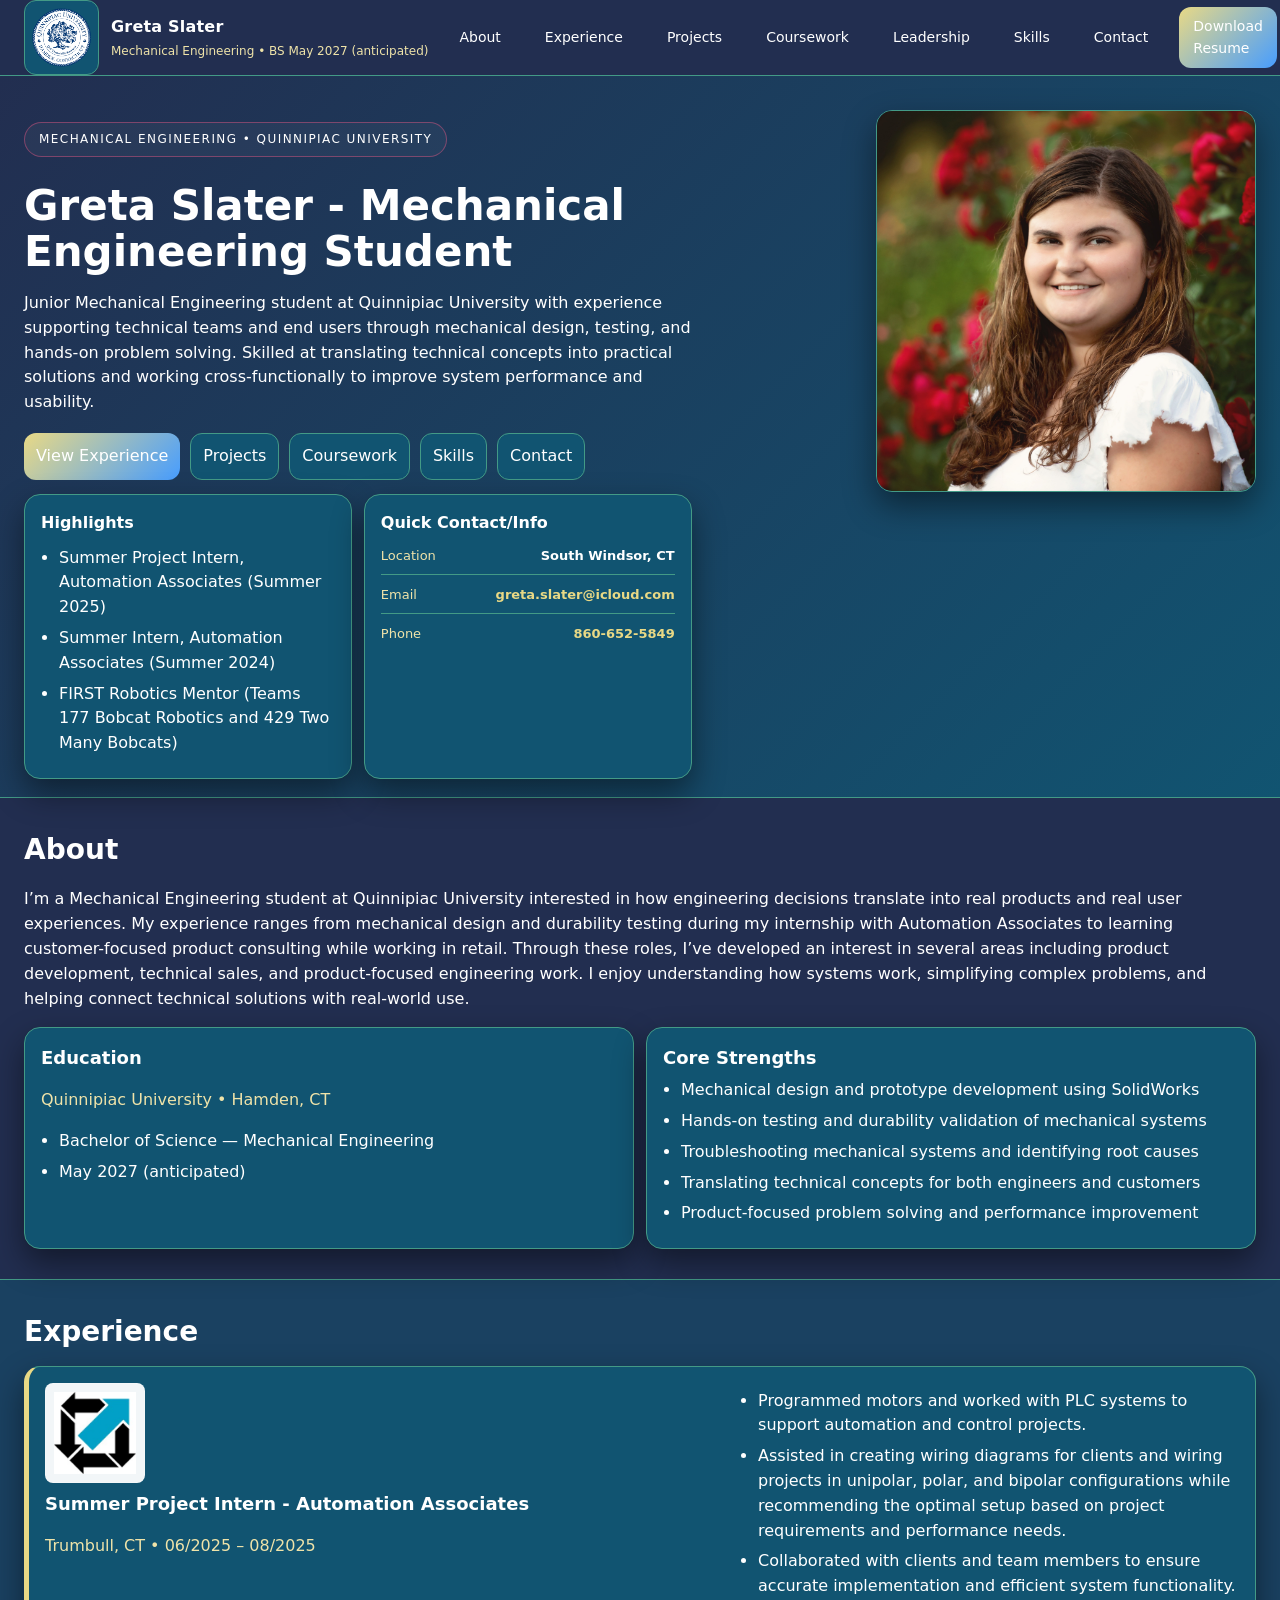
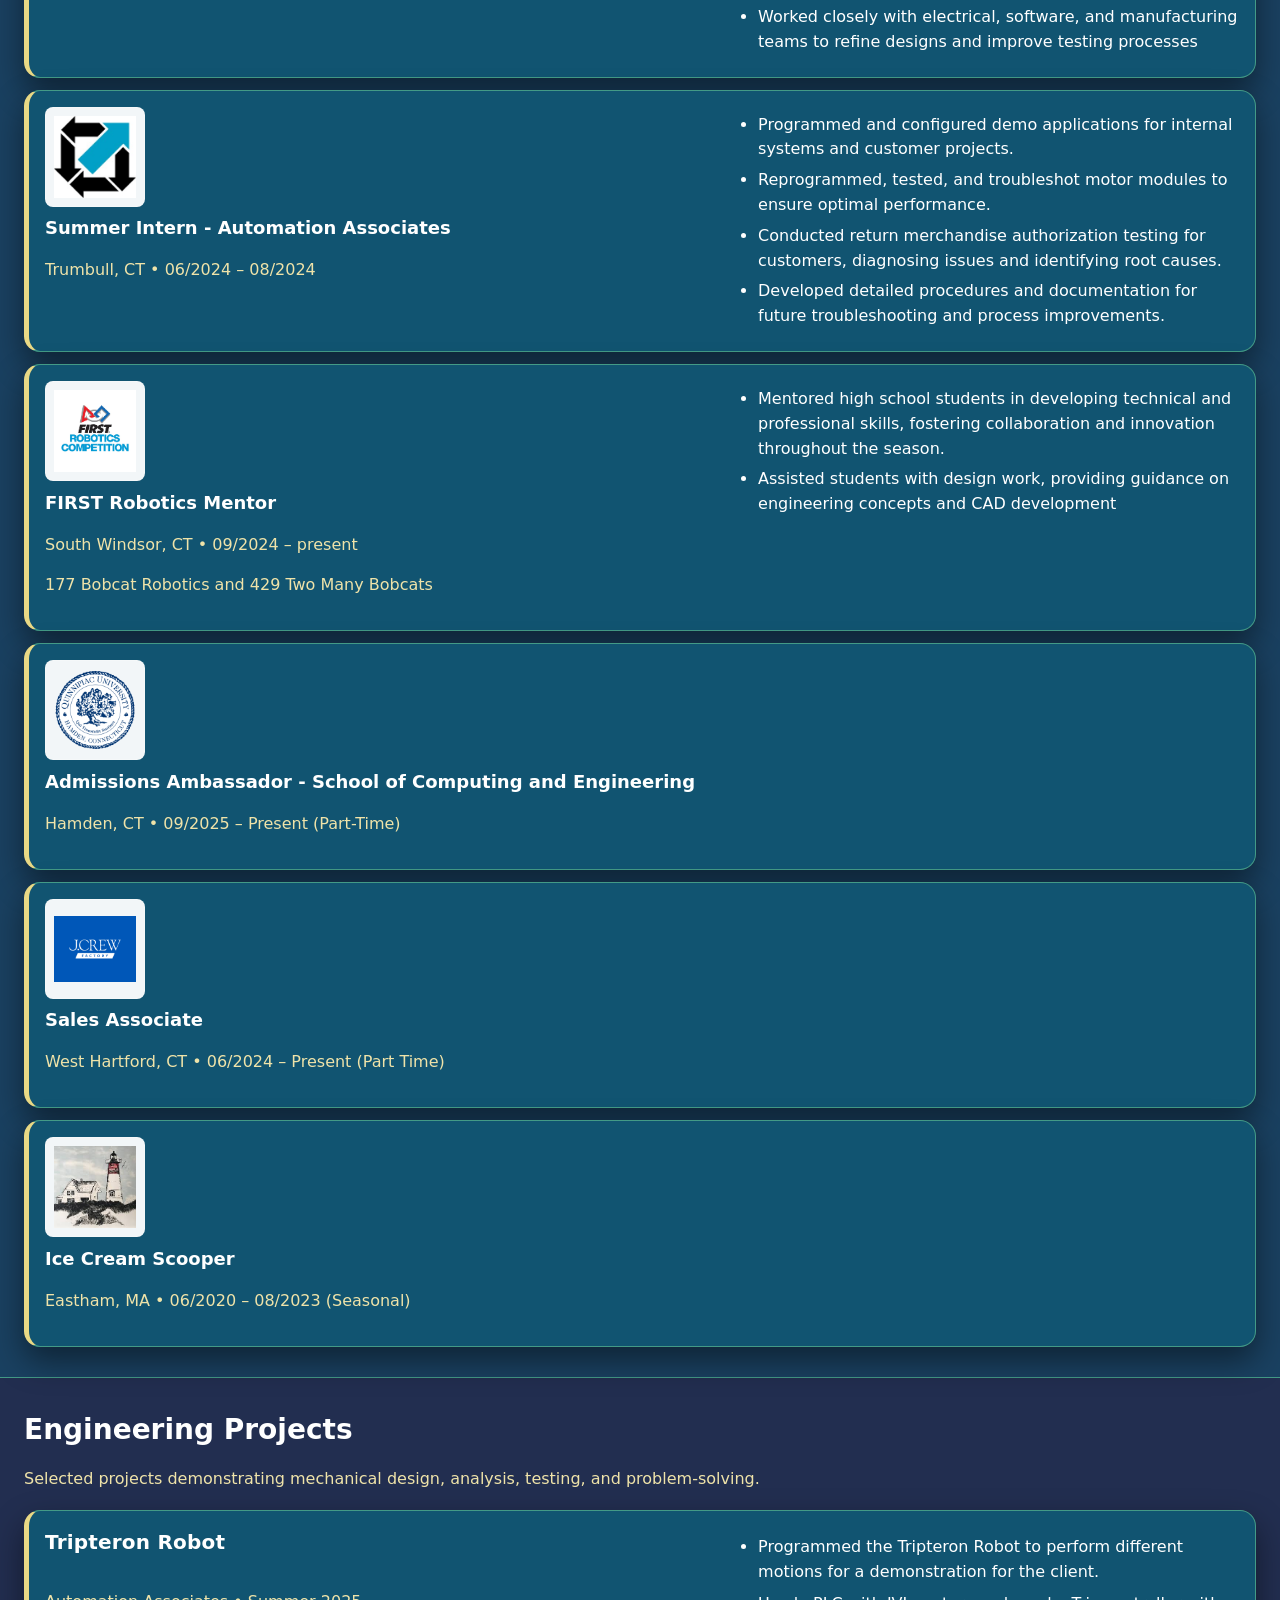
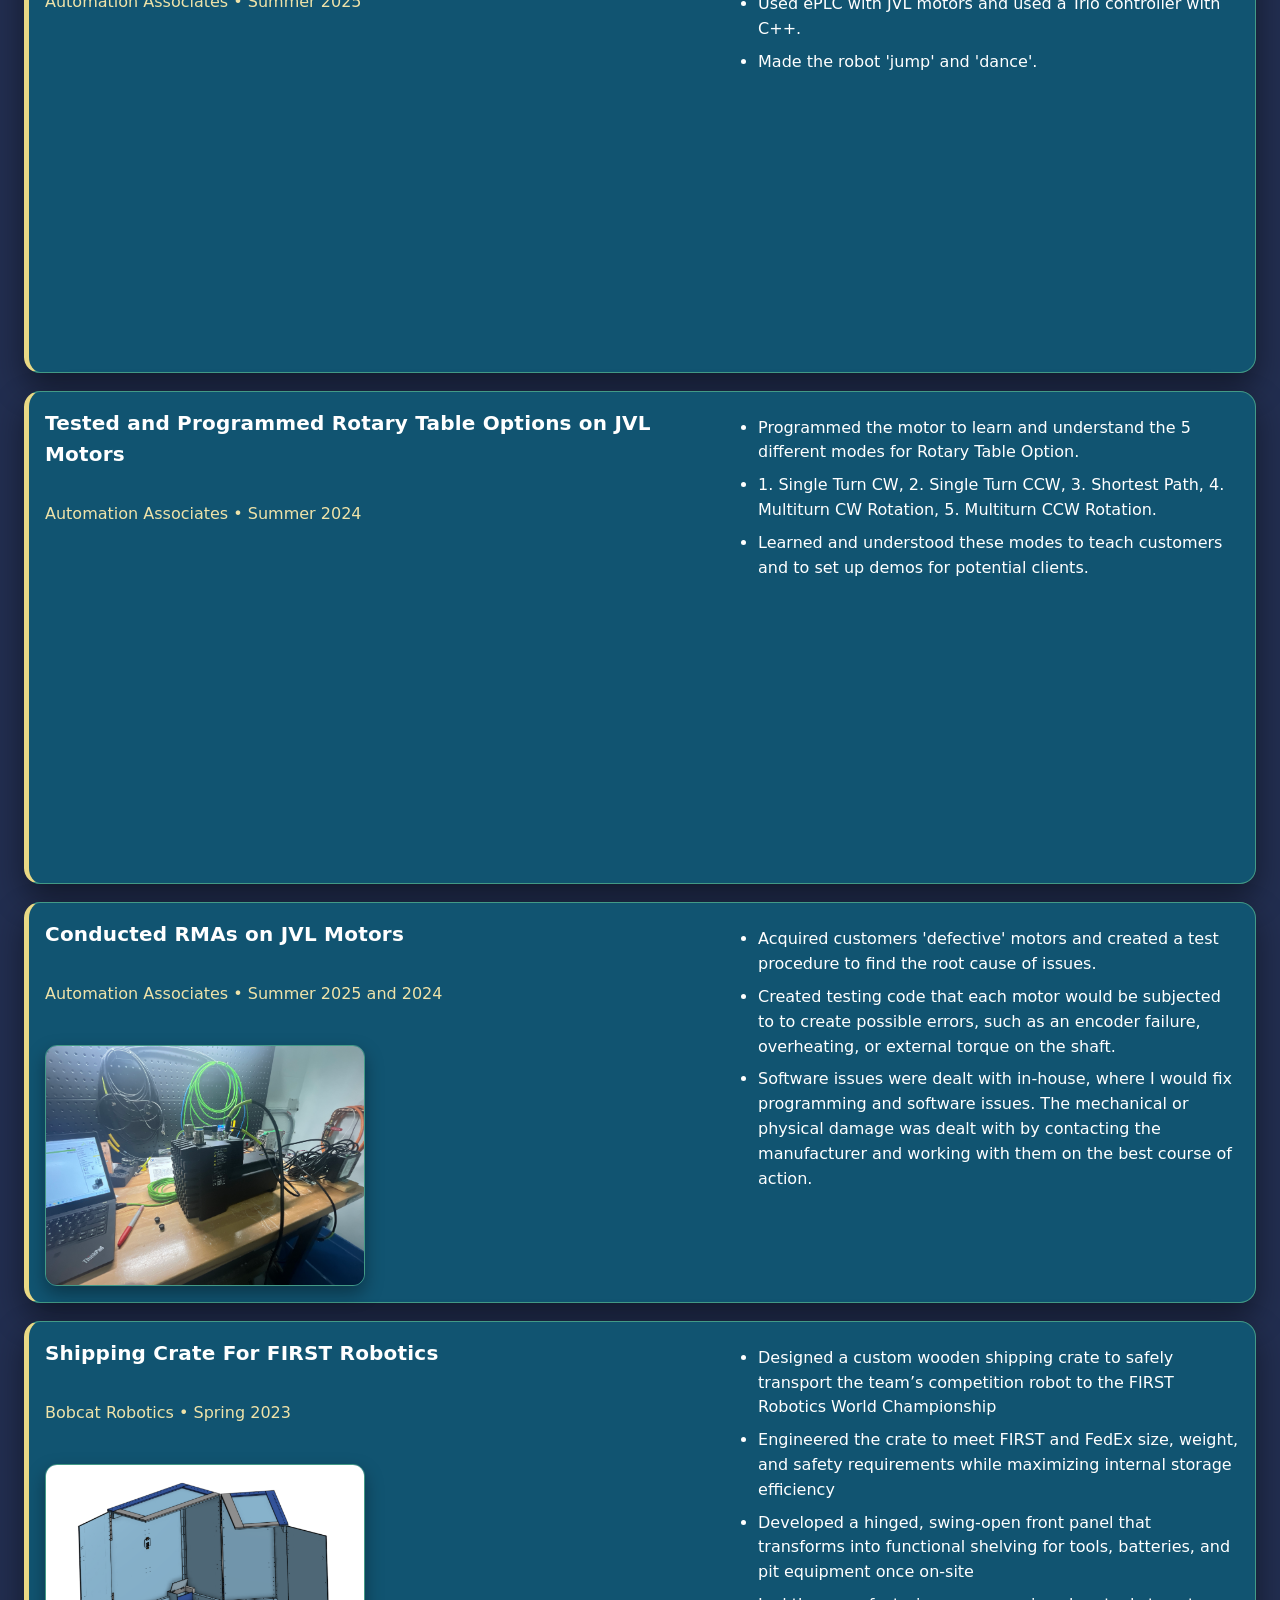
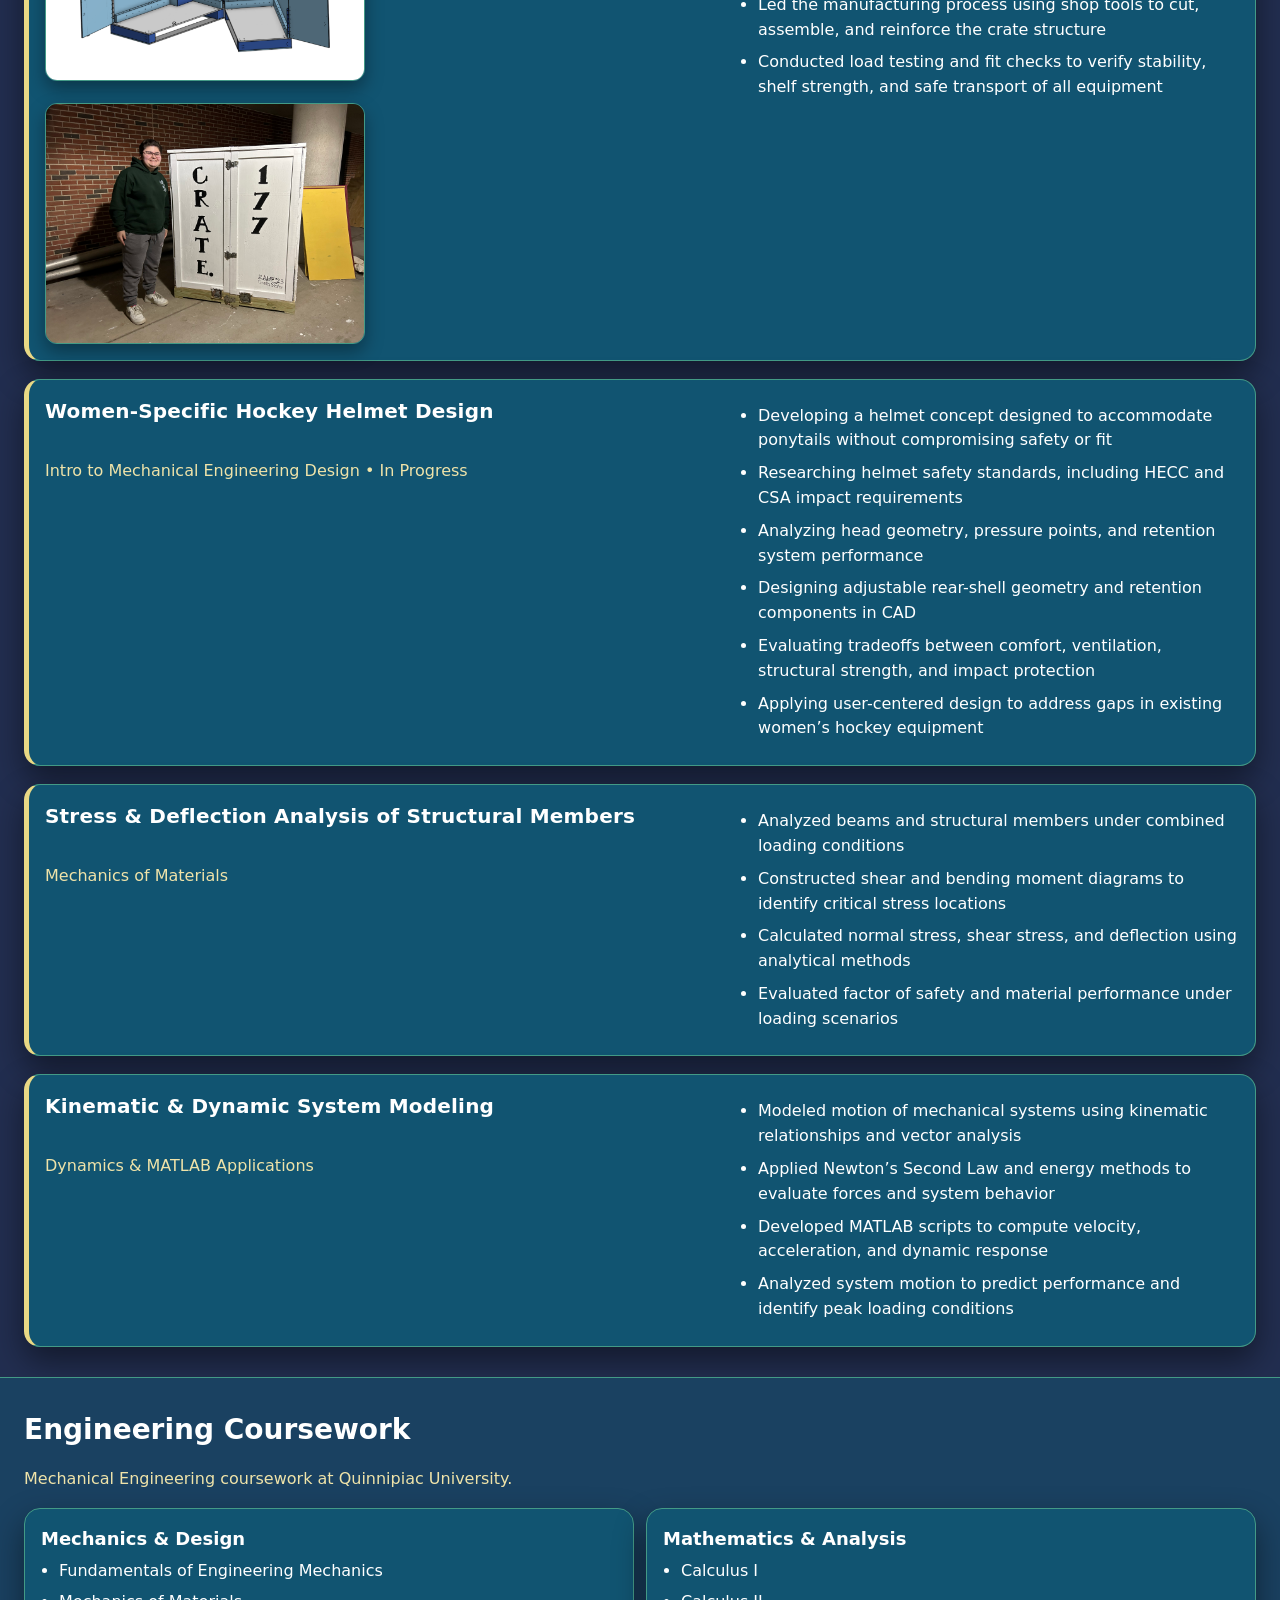
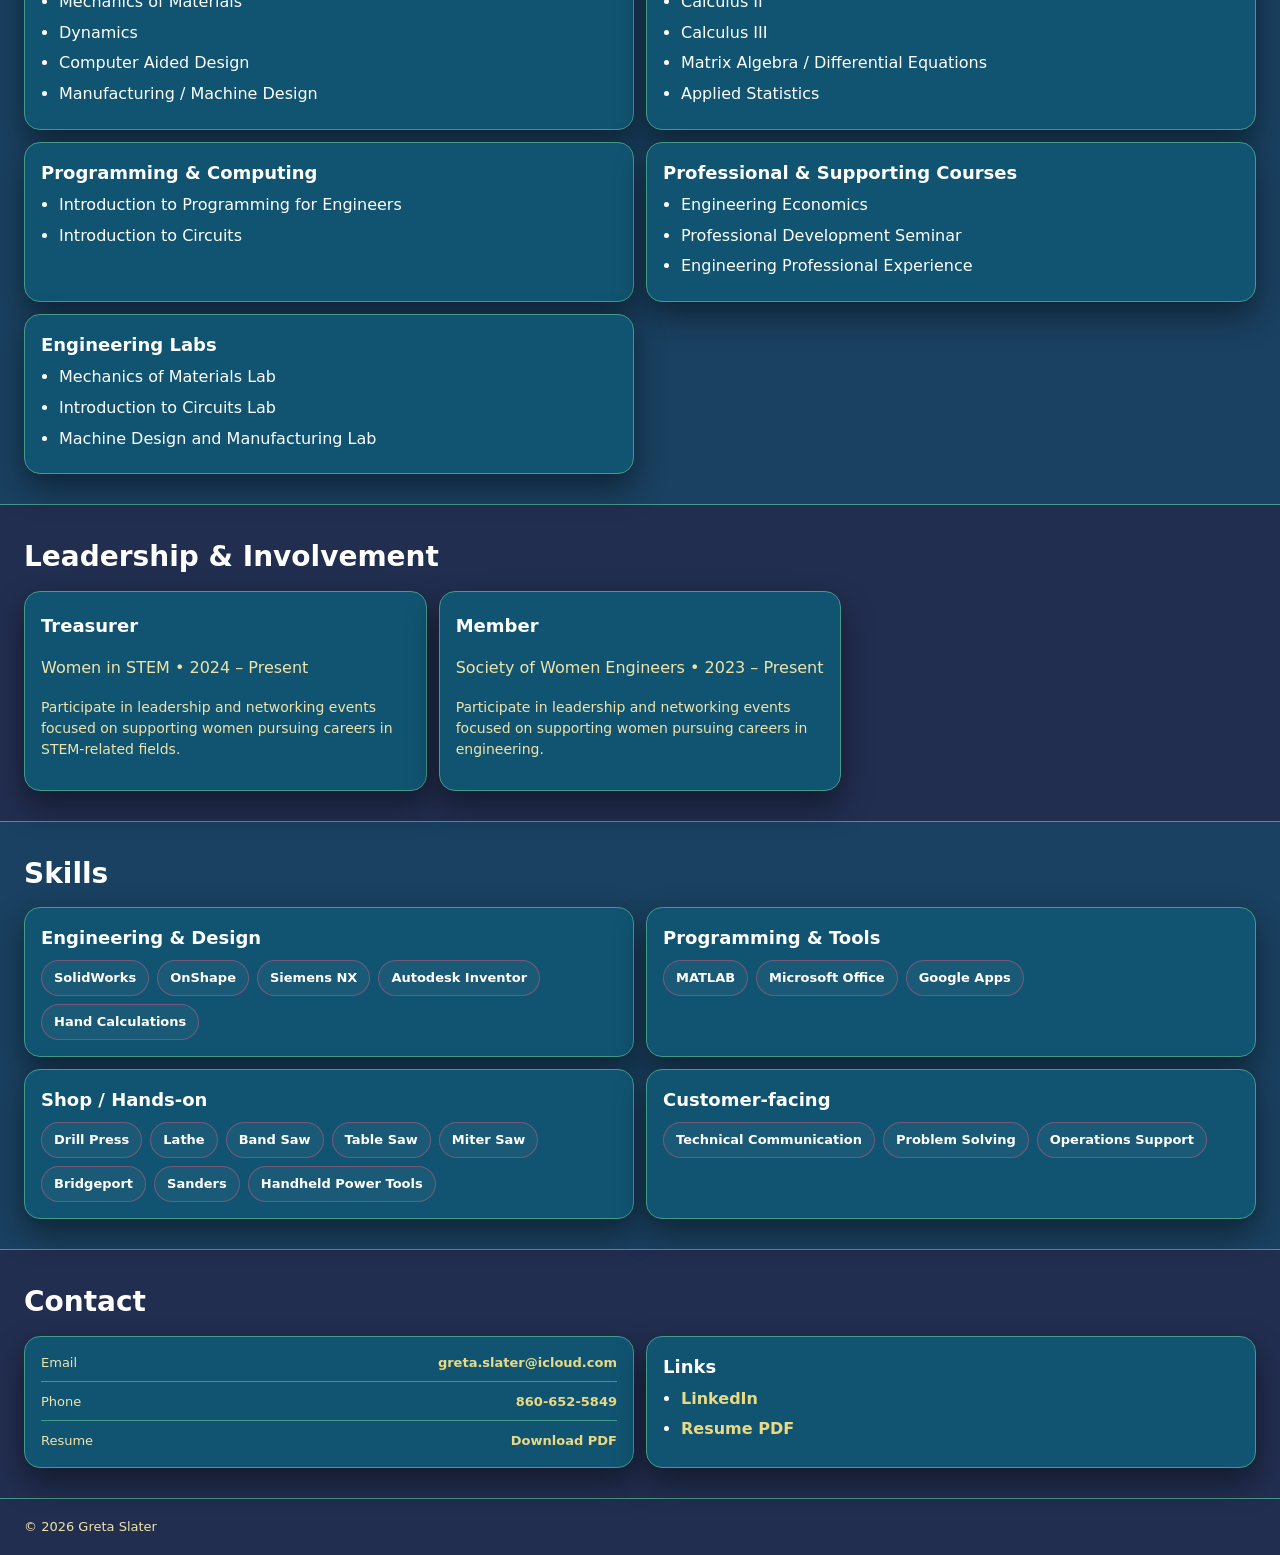
==== commit 2b9d59dc: "Update index.html" ====
--- a/index.html
+++ b/index.html
@@ -520,13 +520,14 @@
 
     <p class="muted">Bobcat Robotics • Spring 2023</p> 
 <img src="assets/Screenshot 2026-03-22 175530.png" class="project-img" alt="RMA">
+    <img src="assets/crate with greta.jpeg" class="project-img" alt="RMA">
   </div> 
 
   <div class="item-right"> 
 
     <ul class="list"> 
 
-      <li>- Designed a custom wooden shipping crate to safely transport the team’s competition robot to the FIRST Robotics World Championship</li>
+      <li>Designed a custom wooden shipping crate to safely transport the team’s competition robot to the FIRST Robotics World Championship</li>
       <li>Engineered the crate to meet FIRST and FedEx size, weight, and safety requirements while maximizing internal storage efficiency</li>
       <li>Developed a hinged, swing‑open front panel that transforms into functional shelving for tools, batteries, and pit equipment once on‑site</li>
       <li>Led the manufacturing process using shop tools to cut, assemble, and reinforce the crate structure</li>
@@ -794,7 +795,21 @@
 
     <div class="three-col"> 
  
-
+  <div class="panel leadership-card"> 
+
+        <h3>Treasurer</h3> 
+
+        <p class="muted">Women in STEM • 2024 – Present</p> 
+
+        <p class="leadership-text"> 
+
+          Participate in leadership and networking events focused on supporting 
+
+          women pursuing careers in STEM-related fields. 
+
+        </p> 
+
+      </div>
       <div class="panel leadership-card"> 
 
         <h3>Member</h3> 
@@ -811,21 +826,7 @@
 
       </div> 
 
-  <div class="panel leadership-card"> 
-
-        <h3>Member</h3> 
-
-        <p class="muted">Women in STEM • 2024 – Present</p> 
-
-        <p class="leadership-text"> 
-
-          Participate in leadership and networking events focused on supporting 
-
-          women pursuing careers in STEM-related fields. 
-
-        </p> 
-
-      </div>
+
 
     </div> 
 
@@ -985,7 +986,7 @@
 
 </li> 
 
-              <li><a class="link" href="assets/resume.pdf" target="_blank" rel="noreferrer">Resume PDF</a></li> 
+              <li><a class="link" href="assets/Greta Slater Resume.pdf" target="_blank" rel="noreferrer">Resume PDF</a></li> 
 
             </ul> 
 
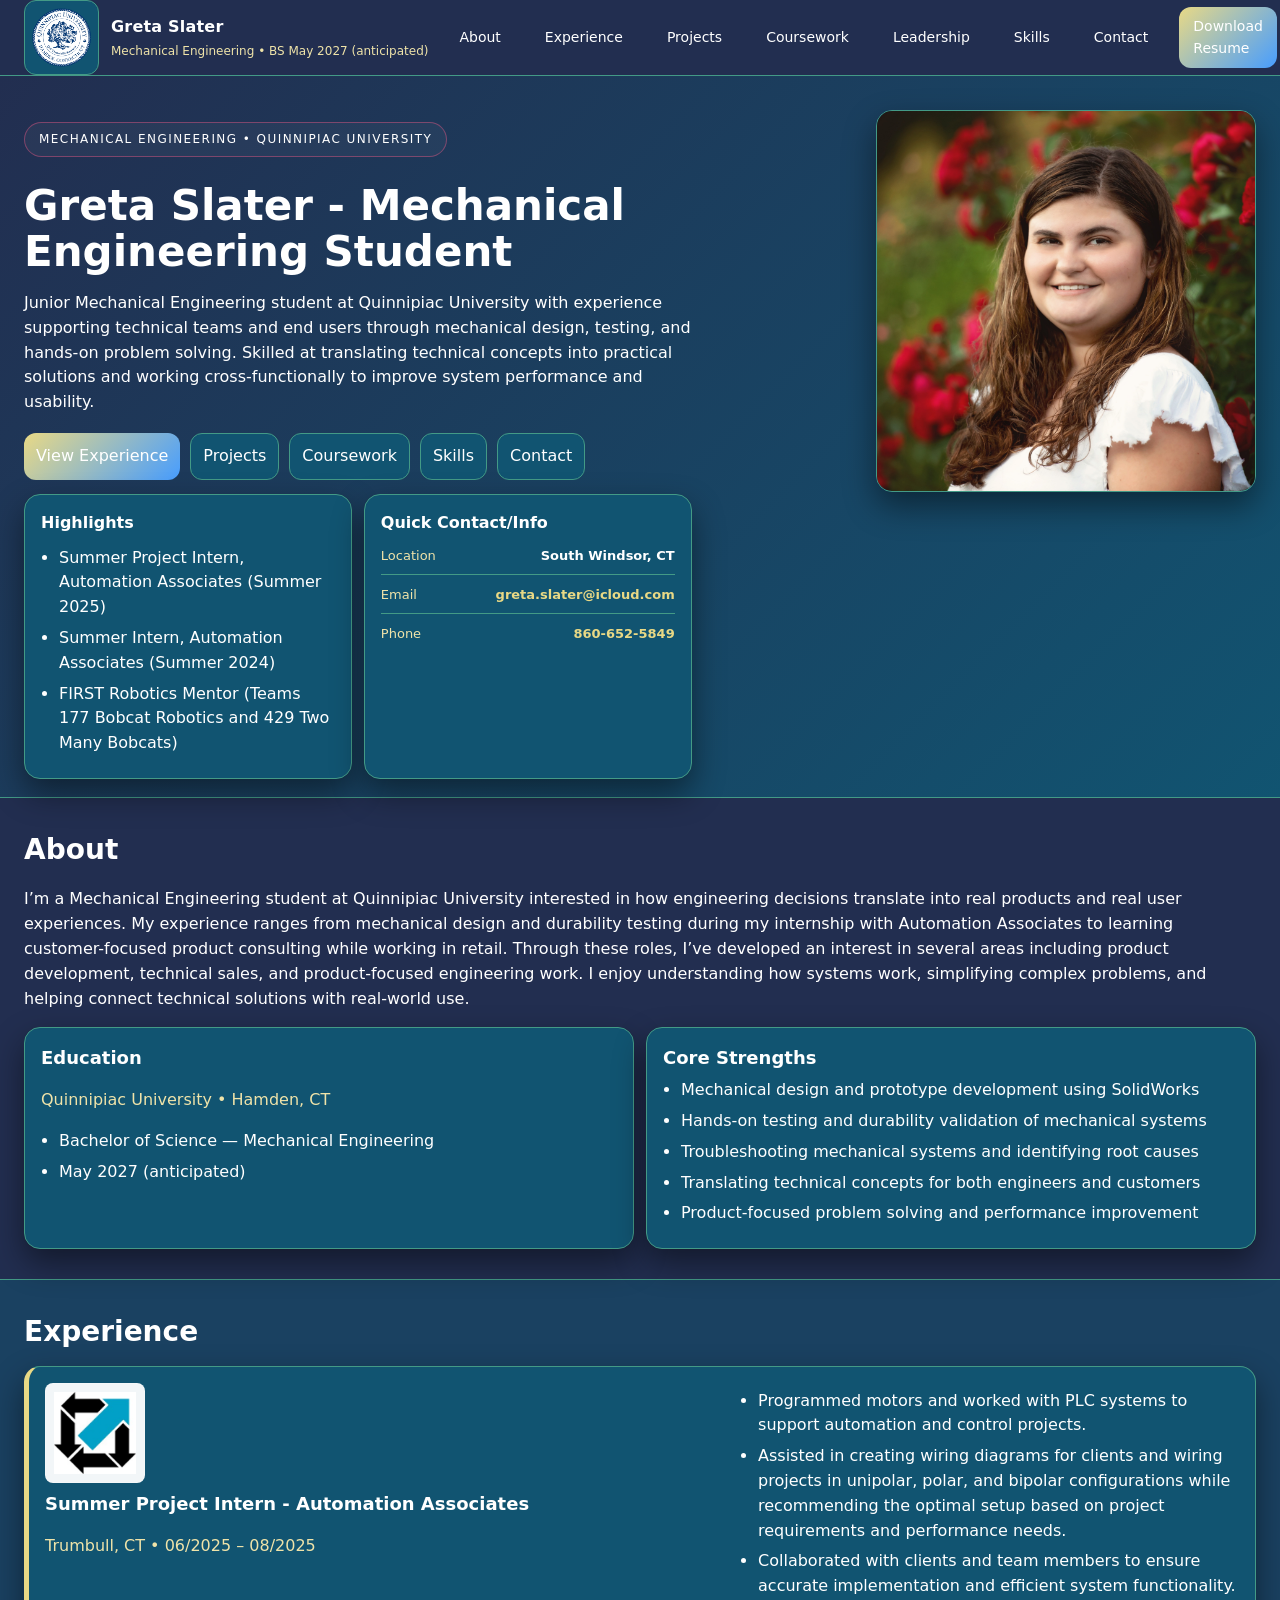
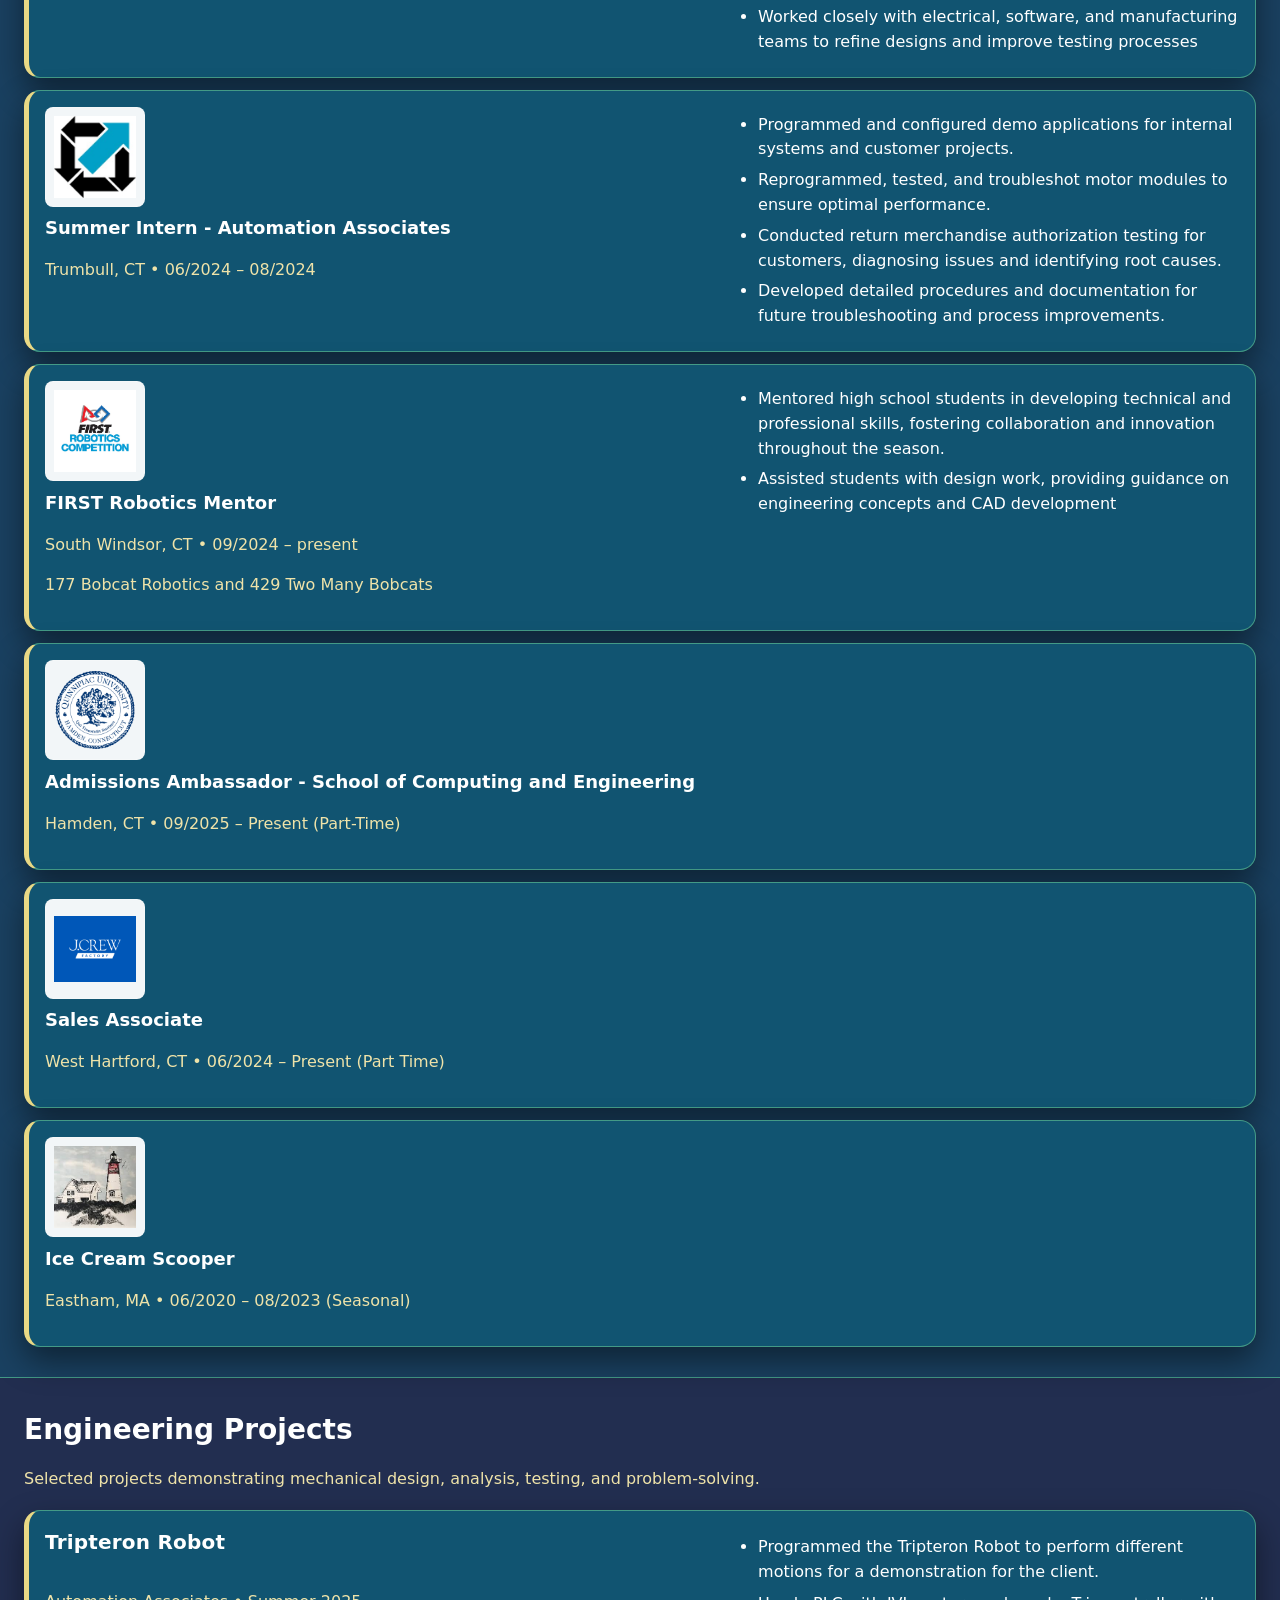
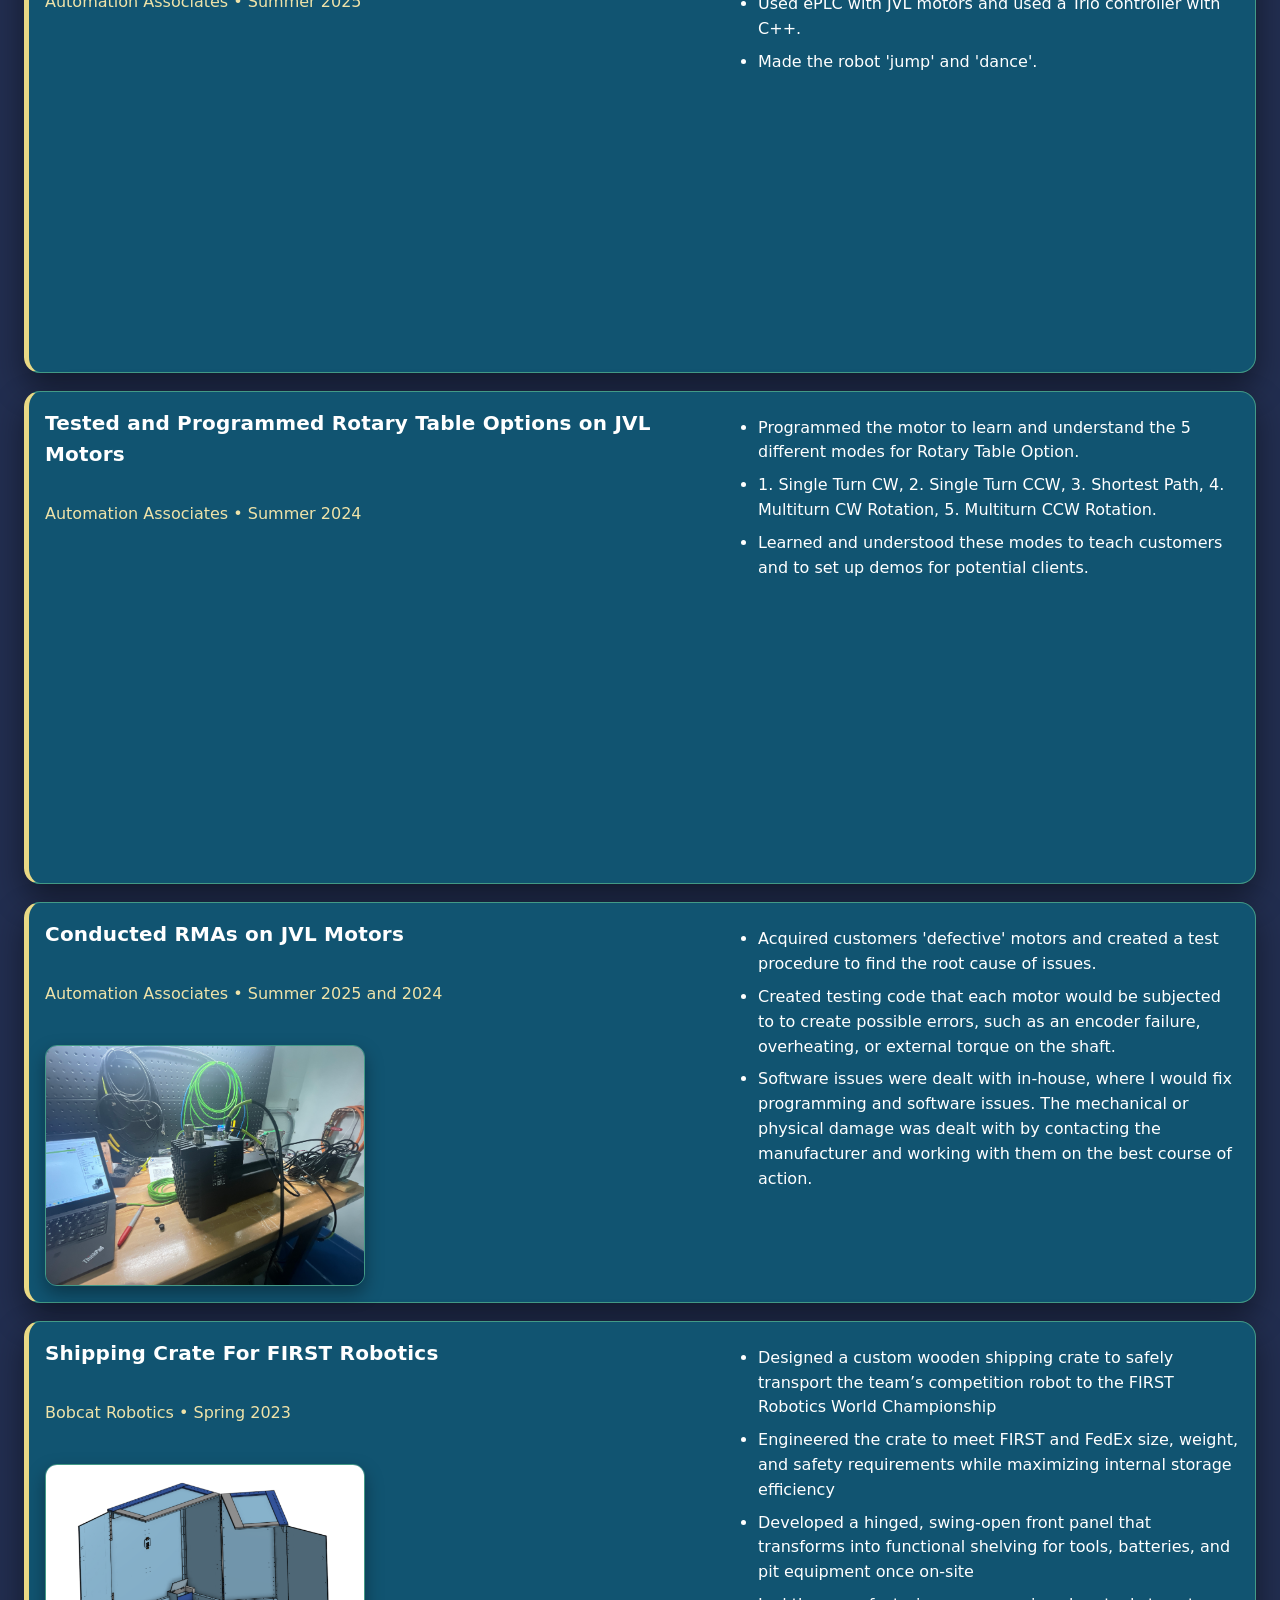
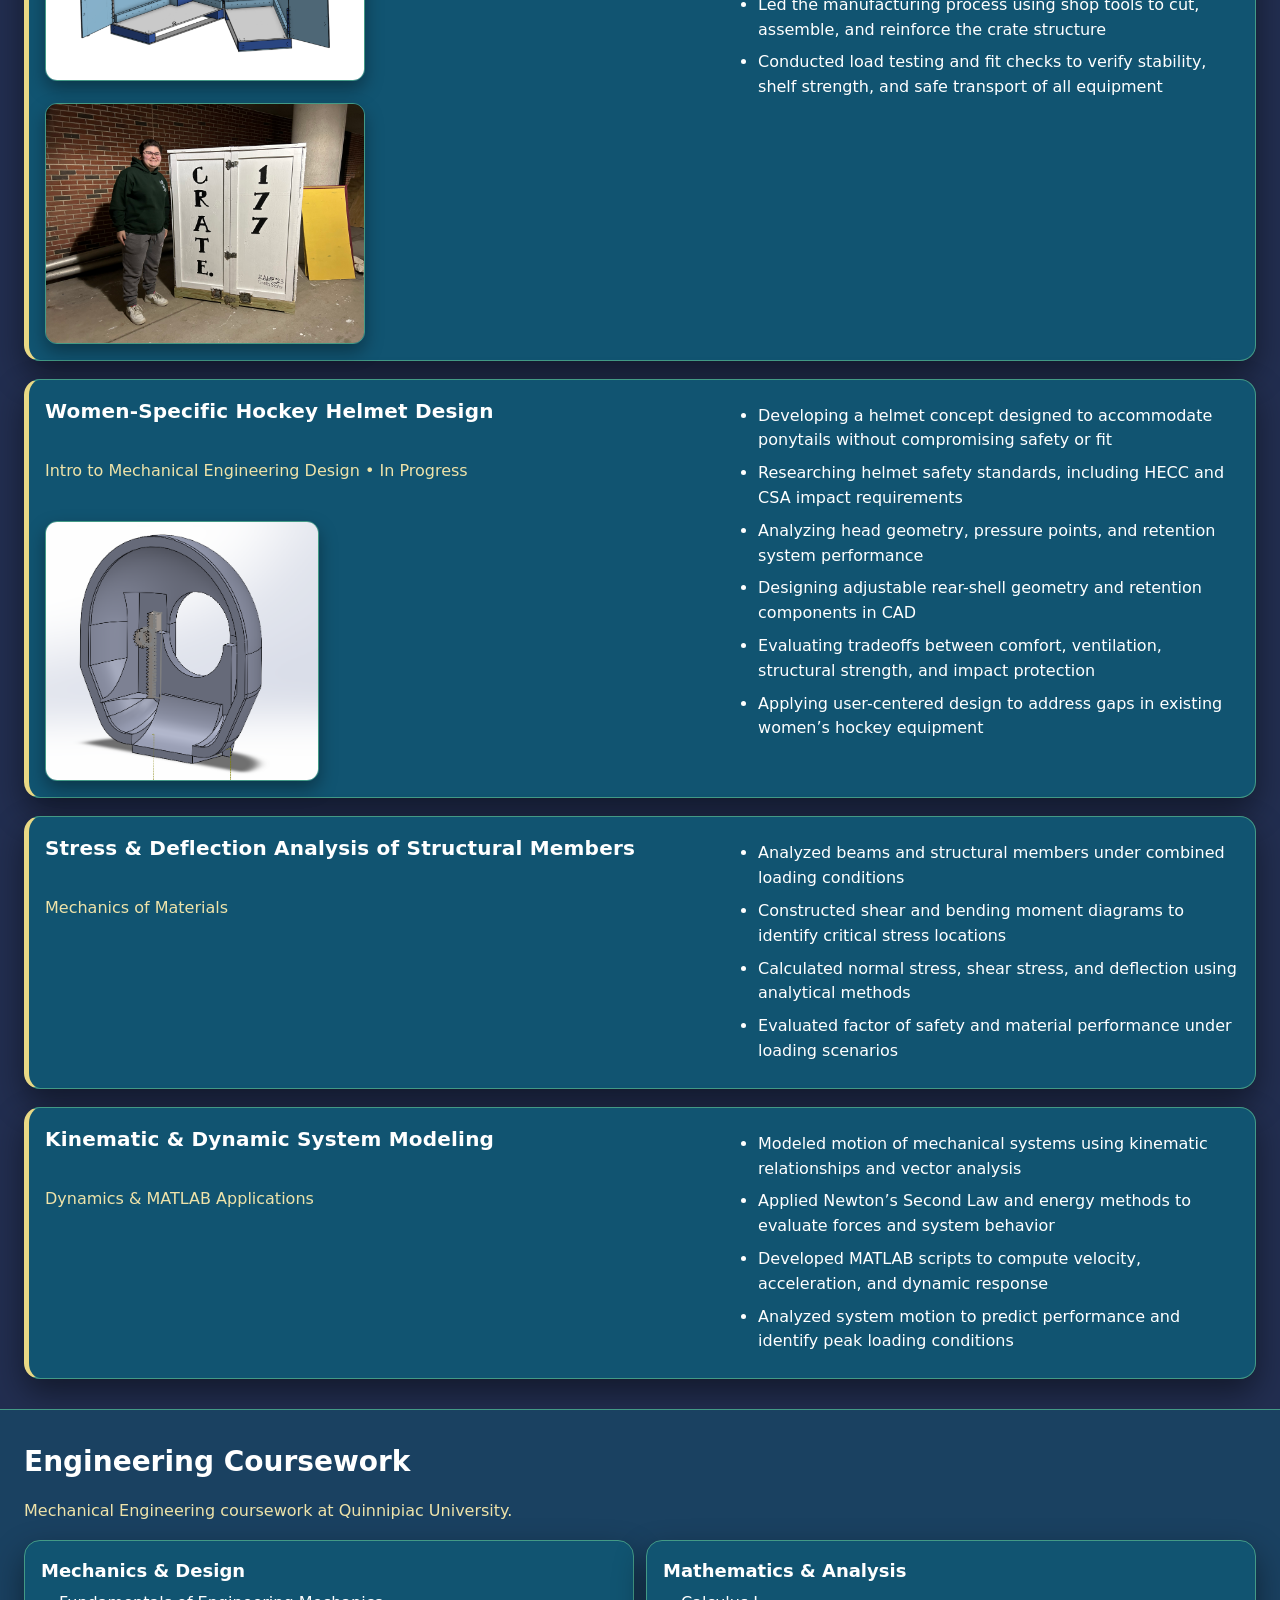
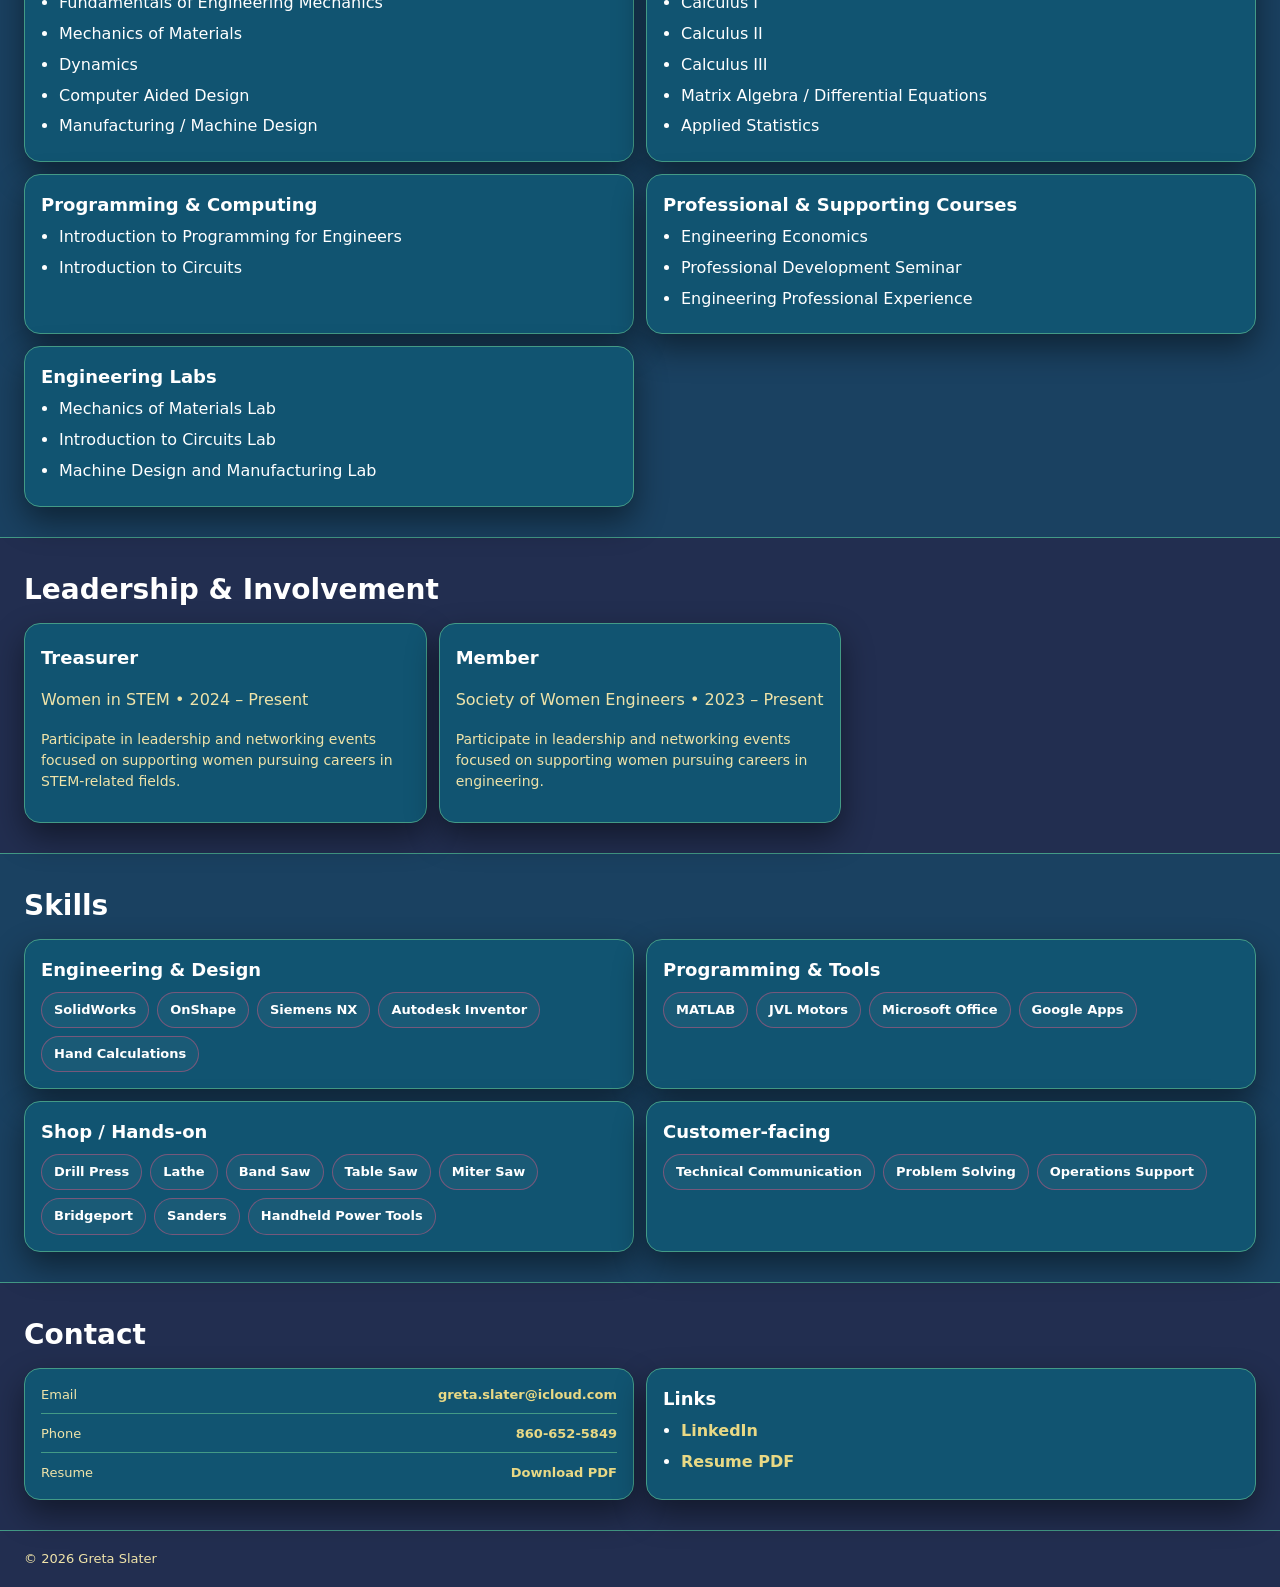
==== commit 600eaf18: "Update index.html" ====
--- a/index.html
+++ b/index.html
@@ -547,6 +547,7 @@
     <h3>Women-Specific Hockey Helmet Design</h3> 
 
     <p class="muted">Intro to Mechanical Engineering Design • In Progress</p> 
+    <img src="assets/Screenshot 2026-03-22 183223.png" class="project-img" alt="RMA">
 
   </div> 
   
@@ -881,7 +882,7 @@
             <div class="chips"> 
 
               <span class="chip">MATLAB</span> 
-
+              <span class="chip">JVL Motors</span> 
               <span class="chip">Microsoft Office</span> 
 
               <span class="chip">Google Apps</span> 
